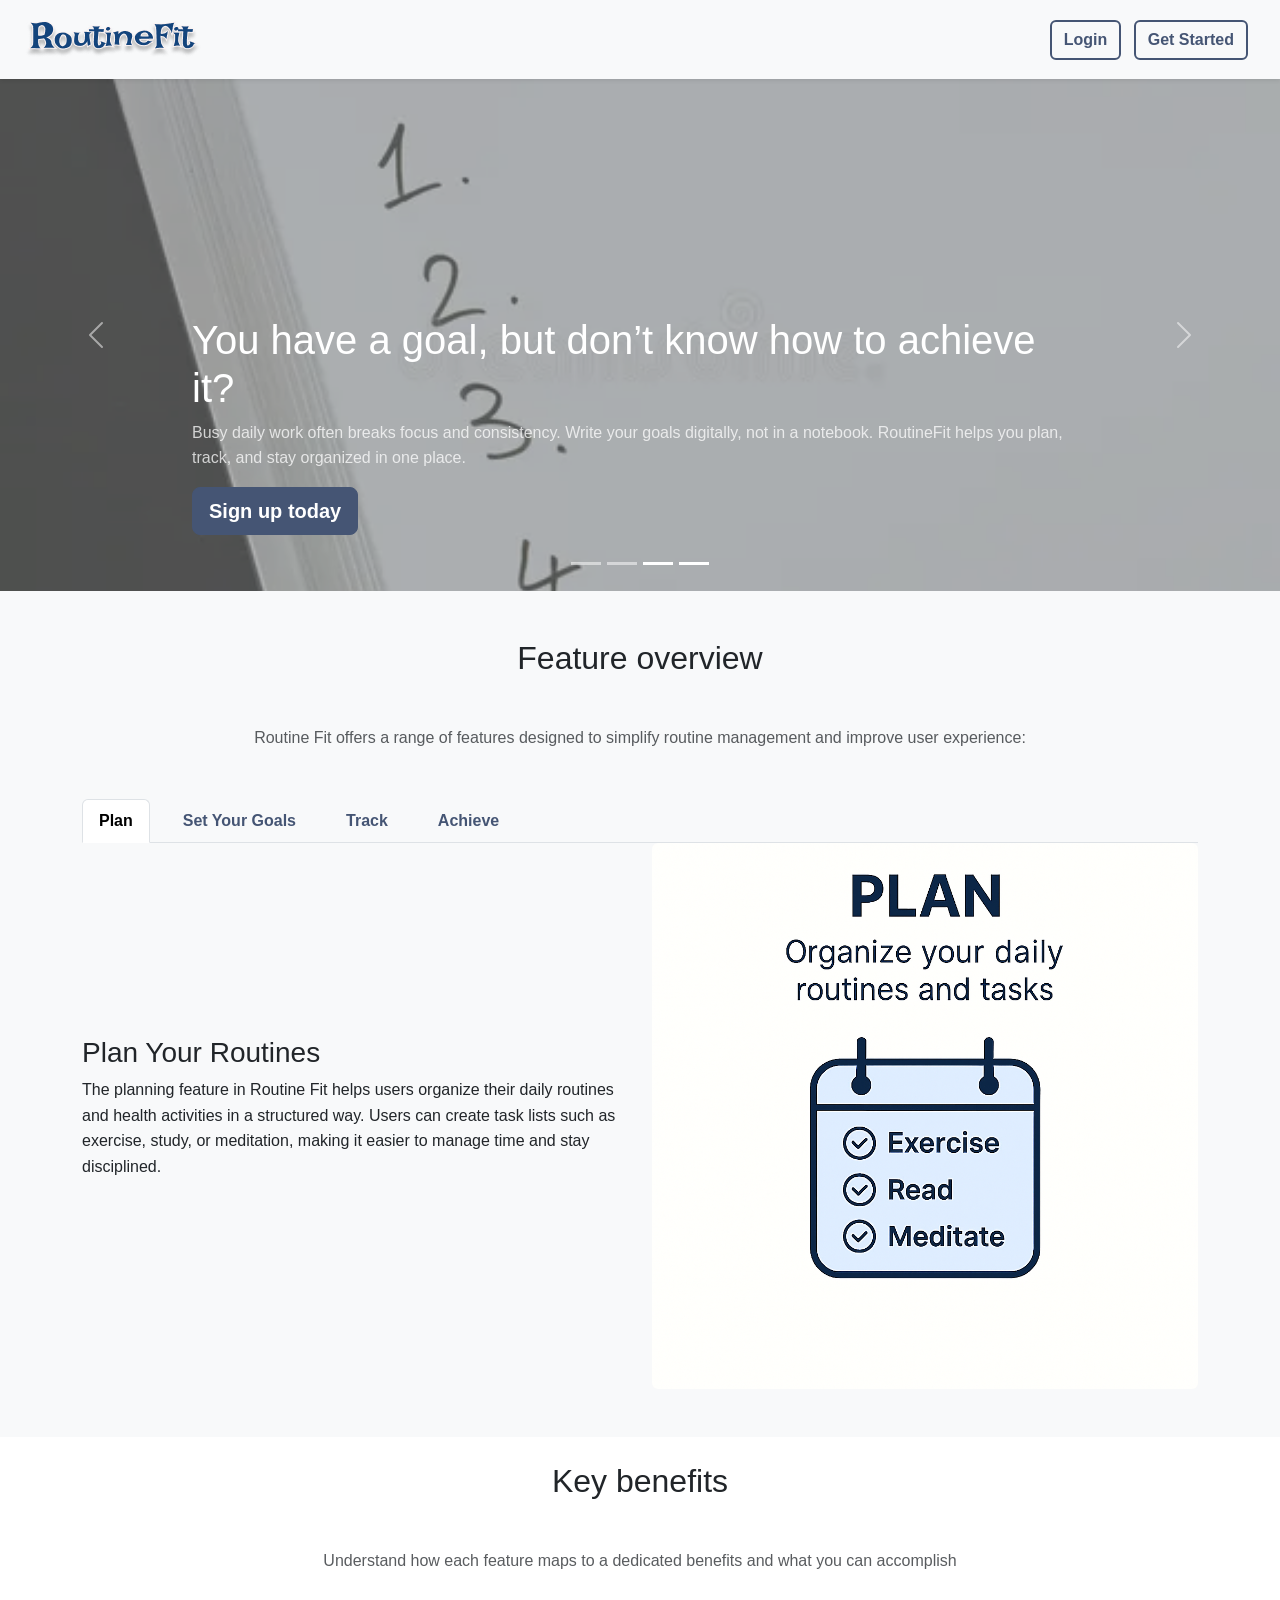
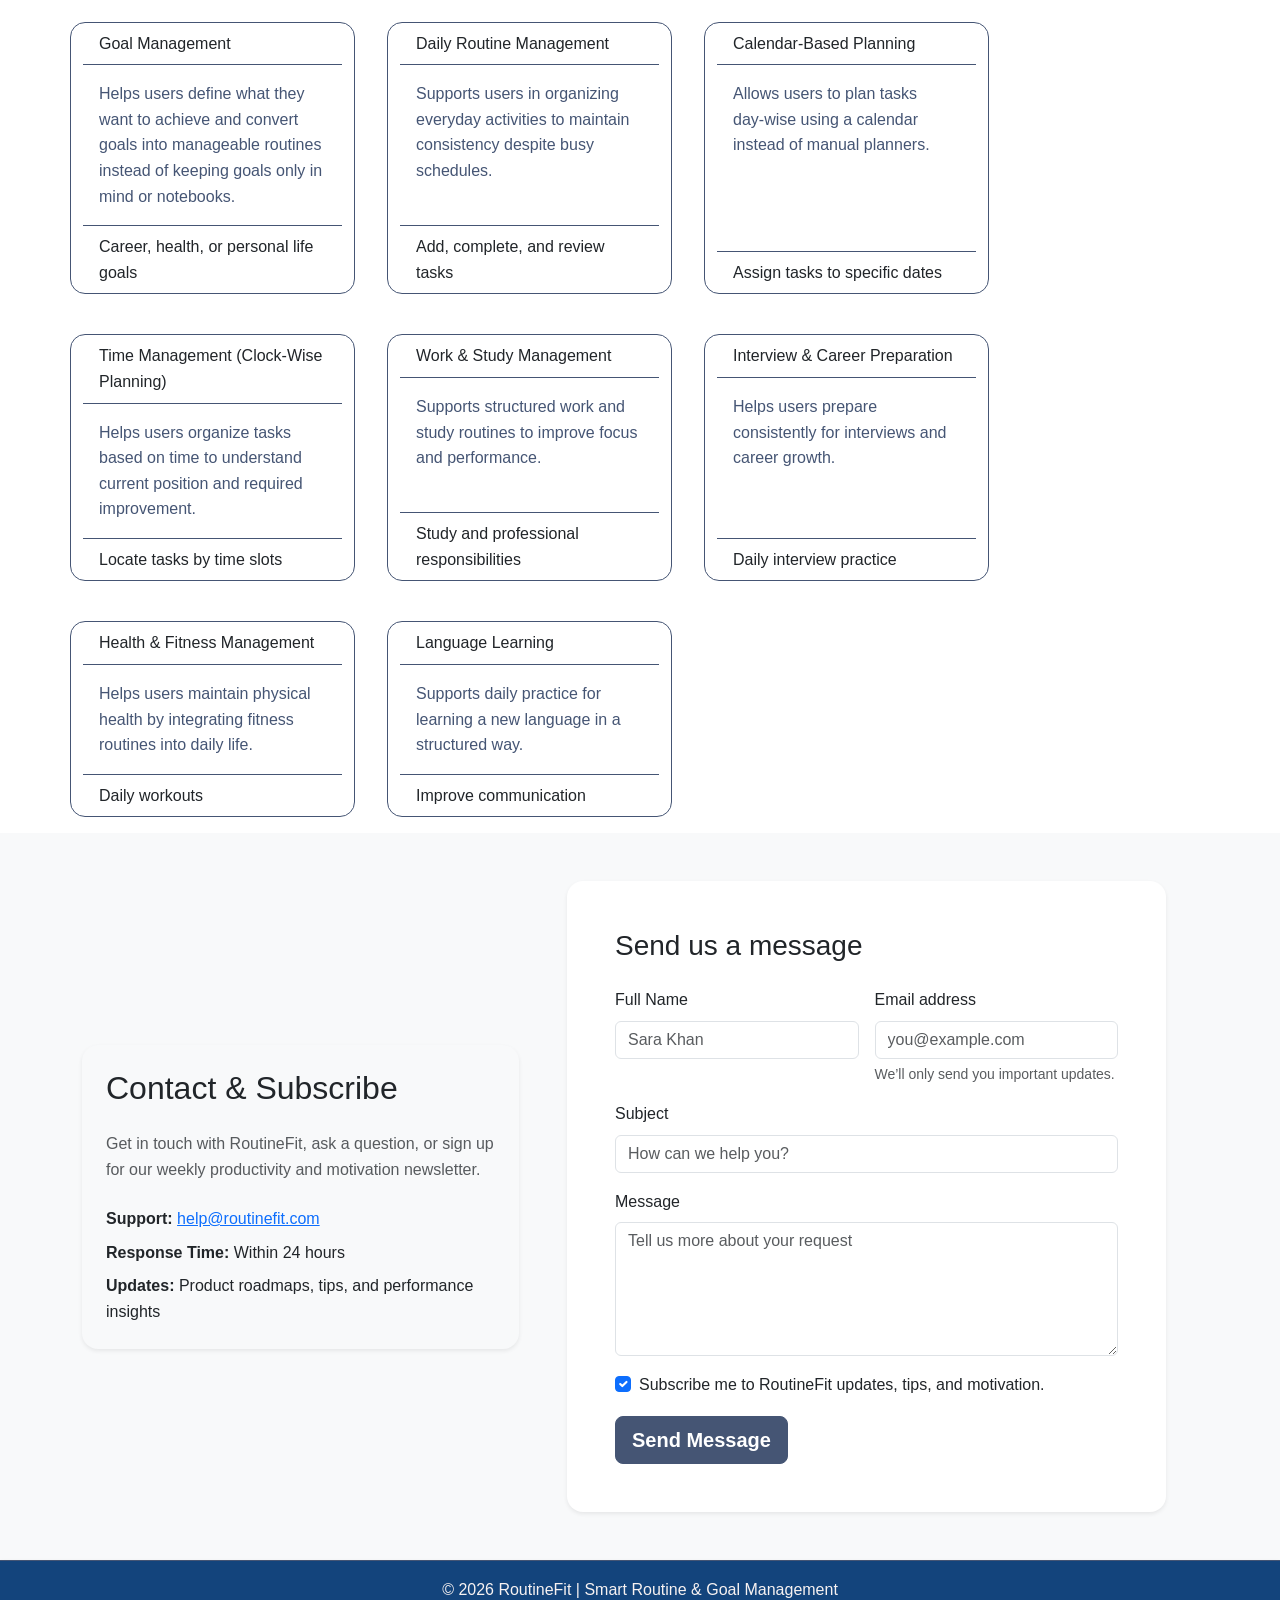
==== index.html @ 37c6a76f "add favicon and change nav tab for overview section" ====
<!doctype html>
<html lang="en">
  <head>
    <meta charset="UTF-8" />
    <meta
      name="description"
      content="The purpose of Routine Fit is to provide a unified digital platform that helps users manage their daily routines and health-related habits in enjoyable and consistent way. The website addresses common issues such as lack of discipline, irregular schedules, unhealthy lifestyle habits, and mental stress. Routine Fit motivates users to maintain consistency and improve overall well-being"
    />
    <meta
      name="keywords"
      content="Routine management, Fitness, career Goal, discipline, habits, lifestyle, motivates, healthy, schedules, well-being, daily-routines"
    />
    <meta name="author" content="Tech Stack Hub" />
    <meta name="viewport" content="width=device-width, initial-scale=1.0" />
    <title>Routine Fit</title>
    <link
      href="https://cdn.jsdelivr.net/npm/bootstrap@5.3.8/dist/css/bootstrap.min.css"
      rel="stylesheet"
      integrity="sha384-sRIl4kxILFvY47J16cr9ZwB07vP4J8+LH7qKQnuqkuIAvNWLzeN8tE5YBujZqJLB"
      crossorigin="anonymous"
    />
    <link href="assets/css/style.css" rel="stylesheet" />
    <link rel="icon" type="image/x-icon" href="/images/favicon.ico">
    <link rel="icon" type="image/png" href="assets/images/routinefit_favicon.ico" sizes="192x192">
    <link rel="apple-touch-icon" sizes="180x180" href="assets/images/logo.png">
 </head>
  <body>
    <header> 
      <nav class="navbar sticky-top bg-light shadow-sm">
        <div class="container-fluid px-4">
          <a class="navbar-brand fw-bold" href="index.html">
            <img
              src="assets/images/logo.png"
              alt="RoutineFit Logo"
              class="logo d-inline-block align-text-top me-2"
            />
          </a>
          <div class="ms-auto">
                <a href="login.html" class="btn btn-outline-primary me-2"> Login
            </a>
                  <a href="register.html" class="btn btn-outline-primary me-2">
              Get Started
            </a>
        
             
          </div>
        </div>
      </nav>
    </header>
    <main>
      <section id="heroBanner">
        <div
          id="myCarousel"
          class="carousel slide mb-6"
          data-bs-ride="carousel"
        >
          <div class="carousel-indicators">
            <button
              type="button"
              data-bs-target="#myCarousel"
              data-bs-slide-to="0"
              class=""
              aria-label="Slide 1"
            ></button>
            <button
              type="button"
              data-bs-target="#myCarousel"
              data-bs-slide-to="1"
              aria-label="Slide 2"
              class=""
            ></button>
            <button
              type="button"
              data-bs-target="#myCarousel"
              data-bs-slide-to="2"
              aria-label="Slide 3"
              class="active"
              aria-current="true"
            ></button>
            <button
              type="button"
              data-bs-target="#myCarousel"
              data-bs-slide-to="3"
              aria-label="Slide 4"
              class="active"
              aria-current="true"
            ></button>
          </div>
          <div class="carousel-inner">
            <div class="carousel-item active">
                <img src="assets/images/4.webp" aria-hidden="true"
                class="bd-placeholder-img"
                height="100%"
                preserveAspectRatio="xMidYMid slice"
                width="100%">
              
                <rect
                  width="100%"
                  height="100%"
                  fill="var(--bs-secondary-color)"
                ></rect>
              </svg>
              <div class="container">
                <div class="carousel-caption text-start">
                  <h1>You have a goal, but don’t know how to achieve it?</h1>
                  <p class="opacity-75">
                    Busy daily work often breaks focus and consistency. Write your goals digitally, not in a notebook.
RoutineFit helps you plan, track, and stay organized in one place.
                  </p>
                  <p>
                    <a class="btn btn-lg btn-primary" href="register.html">Sign up today</a>
                  </p>
                </div>
              </div>
            </div>
            <div class="carousel-item ">
           <img src="assets/images/5.webp" aria-hidden="true"
                class="bd-placeholder-img"
                height="100%"
                preserveAspectRatio="xMidYMid slice"
                width="100%">
                <rect
                  width="100%"
                  height="100%"
                  fill="var(--bs-secondary-color)"
                ></rect>
              </svg>
              <div class="container">
                <div class="carousel-caption text-end">
                  <h1>Calendar‑Based Planning</h1>
                  <p>
                    Plan day‑wise tasks using a smart calendar.
Track completed work and get reminders for pending tasks.
                  </p>
                  <p>
                    <a class="btn btn-lg btn-primary" href="#">Learn more</a>
                  </p>
                </div>
              </div>
            </div>
            <div class="carousel-item">
              <img src="assets/images/3.jpg" aria-hidden="true"
                class="bd-placeholder-img"
                height="100%"
                preserveAspectRatio="xMidYMid slice"
                width="100%">
                <rect
                  width="100%"
                  height="100%"
                  fill="var(--bs-secondary-color)"
                ></rect>
              </svg>
              <div class="container">
                <div class="carousel-caption text-start">
                  <h1>Time‑Wise Progress Tracking</h1>
                  <p>
                    Organize tasks clock‑wise and track your progress.
Know where you stand now and how much improvement is needed.

                  </p>
                  <p>
                    <a class="btn btn-lg btn-primary" href="#"
                      >Sign up today</a
                    >
                  </p>
                </div>
              </div>
            </div>
              <div class="carousel-item">
           <img src="assets/images/result.webp" aria-hidden="true"
                class="bd-placeholder-img"
                height="100%"
                preserveAspectRatio="xMidYMid slice"
                width="100%">
                <rect
                  width="100%"
                  height="100%"
                  fill="var(--bs-secondary-color)"
                ></rect>
              </svg>
              <div class="container">
                <div class="carousel-caption text-end">
                  <h1>Result / Motivation</h1>
                  <p>
Small daily actions lead to big achievements.
RoutineFit helps you stay consistent and reach your goals.
                  </p>
                  <p>
                    <a class="btn btn-lg btn-primary" href="#">Learn more</a>
                  </p>
                </div>
              </div>
            </div>
          </div>
          <button
            class="carousel-control-prev"
            type="button"
            data-bs-target="#myCarousel"
            data-bs-slide="prev"
          >
            <span class="carousel-control-prev-icon" aria-hidden="true"></span>
            <span class="visually-hidden">Previous</span>
          </button>
          <button
            class="carousel-control-next"
            type="button"
            data-bs-target="#myCarousel"
            data-bs-slide="next"
          >
            <span class="carousel-control-next-icon" aria-hidden="true"></span>
            <span class="visually-hidden">Next</span>
          </button>
        </div>
      </section>
      <section id="overview" class="my-5">
            <div class="container">
        <div class="row routines-overview">
            <h2 class="mb-5 text-center">Feature overview</h2>
            <p class="text-center text-muted mb-5">Routine Fit offers a range of features designed to simplify routine management and improve user experience:</p>
        <div class="col-md-12 col-lg-12">
   <ul class="nav nav-tabs" id="myTab" role="tablist">
  <li class="nav-item" role="presentation">
    <button class="nav-link active" id="plan-tab" data-bs-toggle="tab" data-bs-target="#plan" type="button" role="tab" aria-controls="plan" aria-selected="true">Plan</button>
  </li>
  <li class="nav-item" role="presentation">
    <button class="nav-link" id="goals-tab" data-bs-toggle="tab" data-bs-target="#goals" type="button" role="tab" aria-controls="goals" aria-selected="false">Set Your Goals</button>
  </li>
  <li class="nav-item" role="presentation">
    <button class="nav-link" id="track-tab" data-bs-toggle="tab" data-bs-target="#track" type="button" role="tab" aria-controls="track" aria-selected="false">Track</button>
  </li>
   <li class="nav-item" role="presentation">
    <button class="nav-link" id="achieve-tab" data-bs-toggle="tab" data-bs-target="#achieve" type="button" role="tab" aria-controls="achieve" aria-selected="false">Achieve</button>
  </li>
</ul>
<div class="tab-content" id="myTabContent">
  <div class="tab-pane fade show active" id="plan" role="tabpanel" aria-labelledby="plan-tab" tabindex="0">
     <div class="row align-items-center">
      <div class="col-md-6">
        <h3>Plan Your Routines</h3>
        <p>The planning feature in Routine Fit helps users organize their daily routines and health activities in a structured way. Users can create task lists such as exercise, study, or meditation, making it easier to manage time and stay disciplined.</p>
      </div>
      <div class="col-md-6">
        <img src="assets/images/plan.png" alt="Planning Routines" class="img-fluid rounded">
      </div>
    </div>
  </div>
  <div class="tab-pane fade" id="goals" role="tabpanel" aria-labelledby="goals-tab" tabindex="0">
        <div class="row align-items-center">
      <div class="col-md-6">
        <h3>Set Your Goals</h3>
        <p>This feature allows users to define clear and achievable goals for personal growth. Setting goals gives direction and purpose, helping users stay focused and motivated throughout their journey.</p>
      </div>
      <div class="col-md-6">
        <img src="assets/images/goals.png" alt="Setting Goals" class="img-fluid rounded">
      </div>
    </div> 
  </div>
  <div class="tab-pane fade" id="track" role="tabpanel" aria-labelledby="track-tab" tabindex="0">
     <div class="row align-items-center">
      <div class="col-md-6">
        <h3>Track Your Progress</h3>
        <p>Routine Fit enables users to track their daily activities and habits. It monitors consistency using streaks and progress indicators, helping users stay motivated and aware of their performance.</p>
      </div>
      <div class="col-md-6">
        <img src="assets/images/track.png" alt="Tracking Progress" class="img-fluid rounded">
      </div>
    </div>
  </div>
    <div class="tab-pane fade" id="achieve" role="tabpanel" aria-labelledby="achieve-tab" tabindex="">
        <div class="row align-items-center">
      <div class="col-md-6">
        <h3>Achieve Your Goals</h3>
        <p>The achievement feature rewards users when they complete goals and maintain consistency. It provides a sense of accomplishment and encourages users to continue improving their lifestyle.</p>
      </div>
      <div class="col-md-6">
        <img src="assets/images/achieve.png" alt="Achieving Goals" class="img-fluid rounded">
      </div>
    </div>
    </div>
</div>
        </div>
  </div>
  </div>
      </section>
      <section id="benefits" class="my-5" role="region" aria-labelledby="benefits-heading">
        <div class="container">
        <h2 id="benefits-heading" class="text-center mb-5">Key benefits</h2>
        <p class="text-center text-muted mb-5">Understand how each feature maps to a dedicated benefits and what you can accomplish</p>
<div class="row g-4 benefits-row">
         <div class="col-md-6 col-lg-3 card border-success mb-3">
  <div class="card-header bg-transparent border-success">Goal Management</div>
  <div class="card-body text-success">
    <p class="card-text">Helps users define what they want to achieve and convert goals into manageable routines instead of keeping goals only in mind or notebooks.</p>
  </div>
  <div class="card-footer bg-transparent border-success">Career, health, or personal life goals</div>
</div>
<div class="col-md-6 col-lg-3 card border-success mb-3" >
  <div class="card-header bg-transparent border-success">Daily Routine Management
</div>
  <div class="card-body text-success">
    
    <p class="card-text">Supports users in organizing everyday activities to maintain consistency despite busy schedules.</p>
  </div>
  <div class="card-footer bg-transparent border-success">Add, complete, and review tasks</div>
</div>
<div class="col-md-6 col-lg-3 card border-success mb-3" >
  <div class="card-header bg-transparent border-success">Calendar‑Based Planning</div>
  <div class="card-body text-success">
    <p class="card-text">Allows users to plan tasks day‑wise using a calendar instead of manual planners.</p>
  </div>
  <div class="card-footer bg-transparent border-success">Assign tasks to specific dates</div>
</div>
<div class="col-md-6 col-lg-3 card border-success mb-3" >
  <div class="card-header bg-transparent border-success">Time Management (Clock‑Wise Planning)</div>
  <div class="card-body text-success">
    
    <p class="card-text">Helps users organize tasks based on time to understand current position and required improvement.
</p>
  </div>
  <div class="card-footer bg-transparent border-success">Locate tasks by time slots</div>
</div>

<div class="col-md-6 col-lg-3 card border-success mb-3" >
  <div class="card-header bg-transparent border-success">Work & Study Management</div>
  <div class="card-body text-success">
    
    <p class="card-text">Supports structured work and study routines to improve focus and performance.
</p>
  </div>
  <div class="card-footer bg-transparent border-success">Study and professional responsibilities</div>
</div>
<div class="col-md-6 col-lg-3 card border-success mb-3">
  <div class="card-header bg-transparent border-success">Interview & Career Preparation</div>
  <div class="card-body text-success">
    
    <p class="card-text">Helps users prepare consistently for interviews and career growth.
</p>
  </div>
  <div class="card-footer bg-transparent border-success">Daily interview practice
</div>
</div>

<div class="col-md-6 col-lg-3 card border-success mb-3" >
  <div class="card-header bg-transparent border-success">Health & Fitness Management
</div>
  <div class="card-body text-success">
    
    <p class="card-text">Helps users maintain physical health by integrating fitness routines into daily life.
</p>
  </div>
  <div class="card-footer bg-transparent border-success">Daily workouts
</div>
</div>

<div class="col-md-6 col-lg-3 card border-success mb-3">
  <div class="card-header bg-transparent border-success">Language Learning</div>
  <div class="card-body text-success">
    
    <p class="card-text">Supports daily practice for learning a new language in a structured way.
</p>
  </div>
  <div class="card-footer bg-transparent border-success">Improve communication</div>
</div>

</div>
</div>
      </section>
      <section id="contact-form" class="my-5">
    <div class="container">
        <div class="row align-items-center g-5">
          <div class="col-lg-5">
            <div class="p-4 bg-light rounded-4 shadow-sm h-100">
              <h2 class="mb-4">Contact & Subscribe</h2>
              <p class="text-muted">Get in touch with RoutineFit, ask a question, or sign up for our weekly productivity and motivation newsletter.</p>
              <div class="mt-4">
                <p class="mb-2"><strong>Support:</strong> <a href="mailto:help@routinefit.com">help@routinefit.com</a></p>
                <p class="mb-2"><strong>Response Time:</strong> Within 24 hours</p>
                <p class="mb-0"><strong>Updates:</strong> Product roadmaps, tips, and performance insights</p>
              </div>
            </div>
          </div>

          <div class="col-lg-7">
            <div class="card shadow-sm rounded-4 border-0">
              <div class="card-body p-4 p-md-5">
                <h3 class="card-title mb-4">Send us a message</h3>
                <form action="#" method="post" class="needs-validation" novalidate>
                  <div class="row g-3">
                    <div class="col-md-6">
                      <label for="contactName" class="form-label">Full Name</label>
                      <input type="text" id="contactName" name="name" class="form-control" placeholder="Sara Khan" required aria-describedby="nameHelp">
                      <div class="invalid-feedback">Please enter your name.</div>
                    </div>
                    <div class="col-md-6">
                      <label for="contactEmail" class="form-label">Email address</label>
                      <input type="email" id="contactEmail" name="email" class="form-control" placeholder="you@example.com" required aria-describedby="emailHelp">
                      <div class="form-text" id="emailHelp">We’ll only send you important updates.</div>
                      <div class="invalid-feedback">Please enter a valid email.</div>
                    </div>
                    <div class="col-12">
                      <label for="contactSubject" class="form-label">Subject</label>
                      <input type="text" id="contactSubject" name="subject" class="form-control" placeholder="How can we help you?" required>
                      <div class="invalid-feedback">Please enter a subject.</div>
                    </div>
                    <div class="col-12">
                      <label for="contactMessage" class="form-label">Message</label>
                      <textarea id="contactMessage" name="message" class="form-control" rows="5" placeholder="Tell us more about your request" required></textarea>
                      <div class="invalid-feedback">Please enter a message.</div>
                    </div>
                    <div class="col-12">
                      <div class="form-check">
                        <input class="form-check-input" type="checkbox" value="subscribe" id="newsletterSubscribe" name="subscribe" checked>
                        <label class="form-check-label" for="newsletterSubscribe">
                          Subscribe me to RoutineFit updates, tips, and motivation.
                        </label>
                      </div>
                    </div>
                    <div class="col-12">
                      <button class="btn btn-primary btn-lg" type="submit">Send Message</button>
                    </div>
                  </div>
                </form>
              </div>
            </div>
          </div>
        </div>
        </div>
      </section>
    </main>
  <footer class="text-center py-3">
   <p>© 2026 RoutineFit | Smart Routine & Goal Management</p>
  </footer>
<script
      src="https://cdn.jsdelivr.net/npm/bootstrap@5.3.8/dist/js/bootstrap.bundle.min.js"
      integrity="sha384-FKyoEForCGlyvwx9Hj09JcYn3nv7wiPVlz7YYwJrWVcXK/BmnVDxM+D2scQbITxI"
      crossorigin="anonymous"
    ></script>
  </body>
</html>
---- assets/css/style.css ----
/* Theme Colors */
:root {
    --primary-blue: #455574;
    --dark-blue: #0B3D91;
    --white: #FFFFFF;
    --off-white: #F8F9FA;
    --dark-gray: #212529;
    --charcoal: #343A40;
    --success-green: #28A745;
    --warning-amber: #FFC107;
    --info-teal: #20C997;
    --light-bg: #F8F9FA;
    --blue-tint: #E3F2FD;
    --dark-bg: #263238;
    --bs-light: #f8f9fa;
    
}
/* Body styling for accessible page contrast #e9ecf1 */
body {
    margin: 0;
    padding: 0;
    background-color: var( --bs-light) !important;
    color: var(--dark-gray);
    font-family: "Segoe UI", "Roboto", "Helvetica Neue", Arial, sans-serif;
    line-height: 1.6;
}

/* Navbar Styling */
.logo{
    width: 100%;
    height: 100%;
}
.navbar {
    box-shadow: 0 2px 4px rgba(0, 0, 0, 0.1);
    padding: 1rem 0;
}

.navbar-brand {
    display: flex;
    align-items: center;
    font-size: 1.5rem;
    color: #455574 !important;
    transition: color 0.3s ease;
}

.navbar-brand:hover {
    color: #455574 !important;
}

.brand-text {
    font-weight: 700;
    letter-spacing: 0.5px;
    background: linear-gradient(135deg, var(--dark-bg), var(--dark-blue));
    -webkit-background-clip: text;
    -webkit-text-fill-color: transparent;
    background-clip: text;
    white-space: nowrap;
}

/* Button Styling */
.btn-outline-primary {
    border-width: 2px;
    font-weight: 600;
    color: #455574;
    border-color: #455574;
    transition: all 0.3s ease;
}

.btn-outline-primary:hover {
    transform: translateY(-2px);
    box-shadow: 0 4px 8px rgba(24, 90, 219, 0.3);
}

.btn-primary {
    background-color: #455574;
    border-color: #455574;
    color: var(--white);
    font-weight: 600;
    transition: all 0.3s ease;
}
.btn:hover {
    background-color: #455574 !important;
    border-color: #455574;
}

.btn-primary:hover {
    background-color: #455574 !important;
    border-color: #455574;
    color: var(--white);
    transform: translateY(-2px);
    box-shadow: 0 4px 8px rgba(24, 90, 219, 0.4);
}

/* Nav Pills Styling */
.nav-tabs {
    gap: 1rem;
}

.nav-tabs .nav-link {
    color: var(--primary-blue);
    font-weight: 600;
}



/* Sticky navbar behavior */
.navbar.sticky-top {
    z-index: 1030;
    backdrop-filter: blur(10px);
}

/* Responsive adjustments */
@media (max-width: 992px) {
    .navbar {
        padding: 0.75rem 0;
    }
    
    .navbar-brand {
        font-size: 1.25rem;
    }
    
    .container-fluid.px-4 {
        padding-left: 1rem !important;
        padding-right: 1rem !important;
    }
}

@media (max-width: 768px) {
    .navbar {
        padding: 0.5rem 0;
    }
    
    .navbar-brand {
        font-size: 1.1rem;
    }
    
    .brand-text {
        font-size: 0.9rem;
    }
    
    .btn-outline-primary {
        padding: 0.4rem 0.8rem;
        font-size: 0.9rem;
    }
    
    .container-fluid.px-4 {
        padding-left: 0.75rem !important;
        padding-right: 0.75rem !important;
    }
}

@media (max-width: 576px) {
    .navbar-brand img {
        width: 75% !important;
        height: 75% !important;
    }
    
    .brand-text {
        display: none;
    }
    
    .btn-outline-primary {
        padding: 0.35rem 0.7rem;
        font-size: 0.85rem;
    }
    .border-success{
        max-width: 22rem;
       
    }
    .routines-overview p{
text-align: justify;
text-justify: inter-word;
    }
    .benefits-row{
        display: flex;
    flex-direction: column;
    justify-content: center;
    align-items: center;
    }
}




.navbar-brand,
.btn-outline-primary {
    color: #455574;
}

.btn-outline-primary:focus-visible,
.btn-primary:focus-visible {
    outline: 3px solid rgba(24, 90, 219, 0.5);
    outline-offset: 3px;
}
footer{
    color: #F7F2F2;
    background-color: #13447C;
    border-top: 1px solid #455574;
    box-shadow: 0 2px 4px rgba(0, 0, 0, 0.1);
    padding: 1rem 0;
}
footer .navbar-brand {
    color: var(--dark-gray);
}
.carousel-item{
    height: 32rem;
}
.grid-item {
  float: left;
  width: 80px;
  height: 60px;
  border: 2px solid hsla(0, 0%, 0%, 0.5);
}

.grid-item--width2 { width: 160px; }
.grid-item--height2 { height: 140px; }

#heroBanner{
   margin-bottom: 3rem;
}

#heroBanner .container {
    padding: 0;
}



.carousel-item img{
    max-width: 100%;
  height: 100%;

  filter: brightness(150%) !important;
  filter: contrast(150%) !important;
  filter: drop-shadow(10px 10px 7px lightblue) !important; 
   filter: grayscale(60%) !important;
   filter: hue-rotate(-90deg) !important;
   filter: invert(0.3) !important;
   filter: saturate(1.1rem) !important;
    width: 100%;
  
   object-fit: cover;
  object-position: center;
  
    width: 100%;
    height: 100%;
    object-fit: cover;
    object-position: center;
    background-position: 80% 100%;
    background-size: cover;
    background-repeat: no-repeat;
   
}
#benefits{
    background-color: var(--white);
   margin-bottom: 3rem;
   padding-top: 25px;
  
}
.card{
 margin-right: 2rem;
}
#overview{
   margin-bottom: 3rem;
}
#contact-form{
   margin-bottom: 3rem;
}
.border-success{
    border-color: #455574 !important;
    transition: 0.3s;
    border-radius: 15px;

}
.border-success{
    border-color: #455574 !important;
    transition: 0.3s;
    border-radius: 15px;
    max-width: 18rem;
}
.border-success:hover{
    transform: translateY(-10px);
    box-shadow: 0 8px 20px rgba(0,0,0,0.2);
}
.border-success .text-success{
    color: #455574 !important;

}
#pills-tabContent{
    margin-top: 2rem;
}
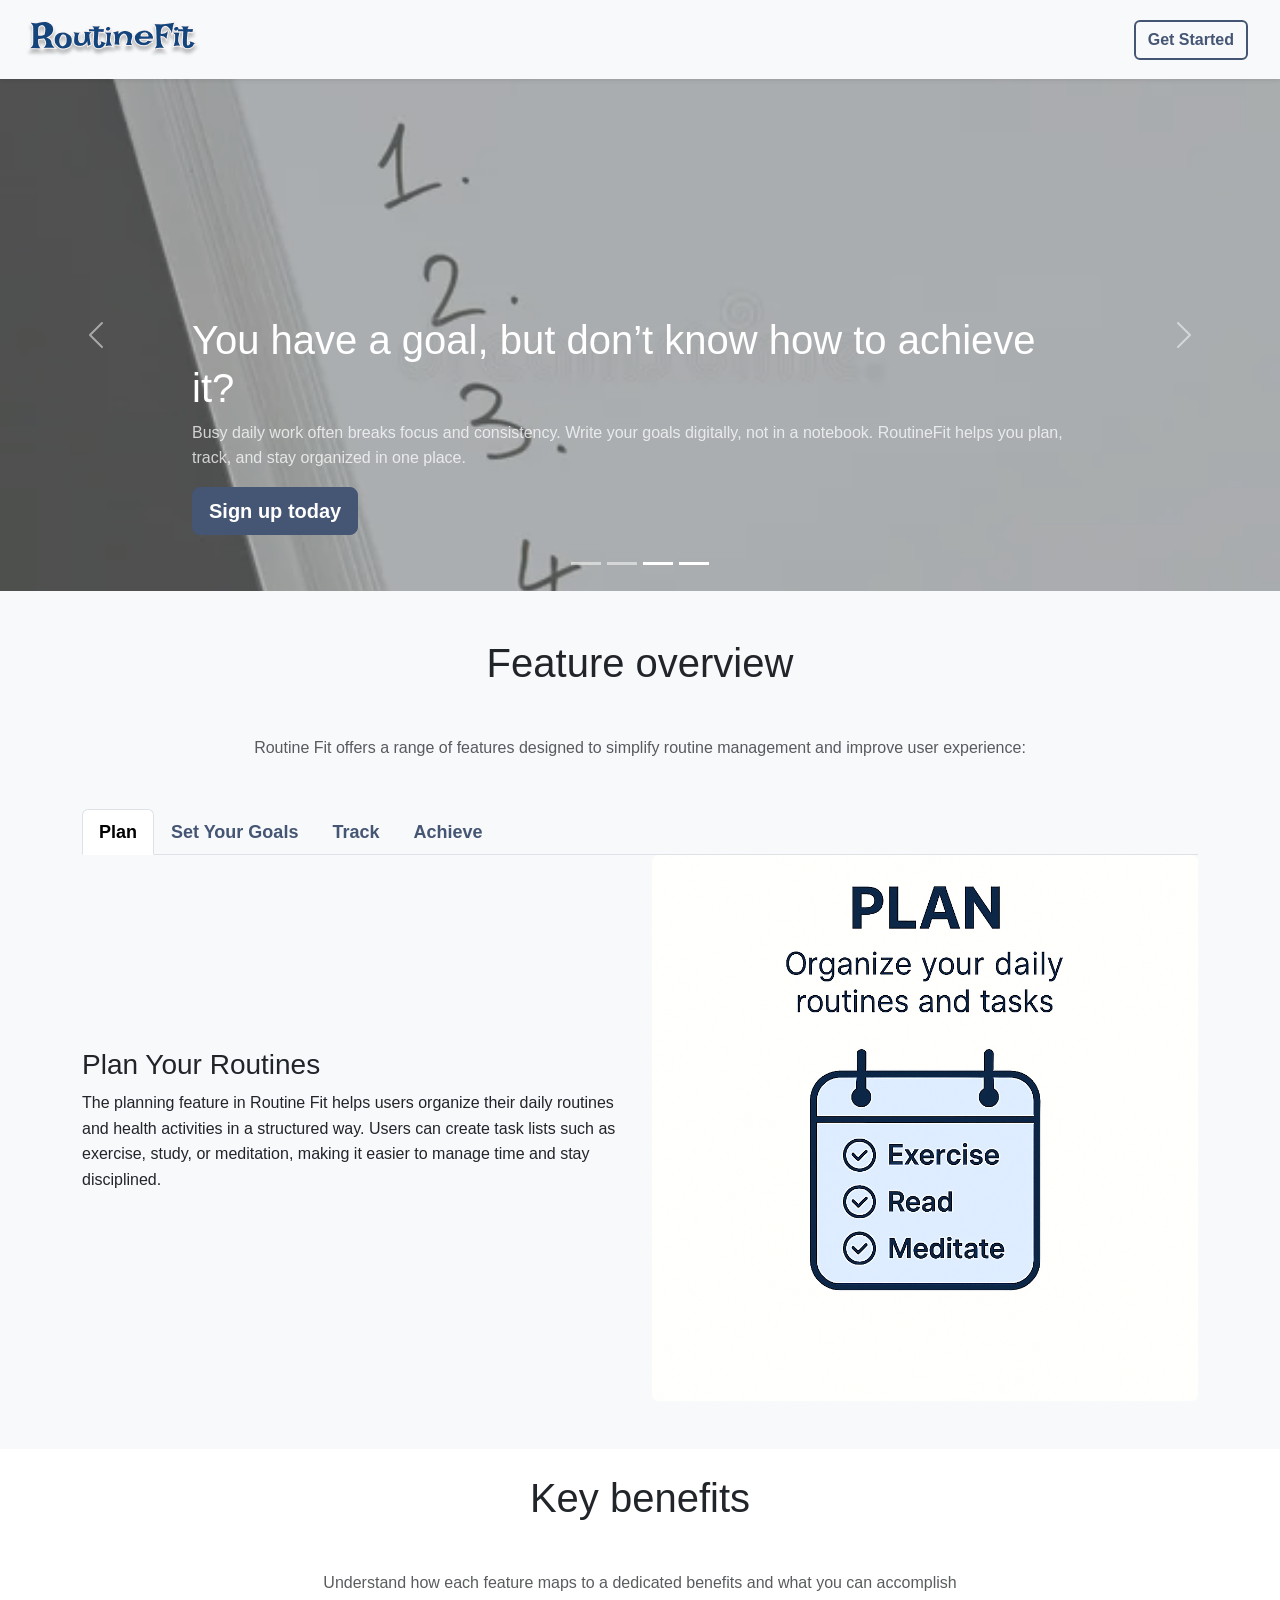
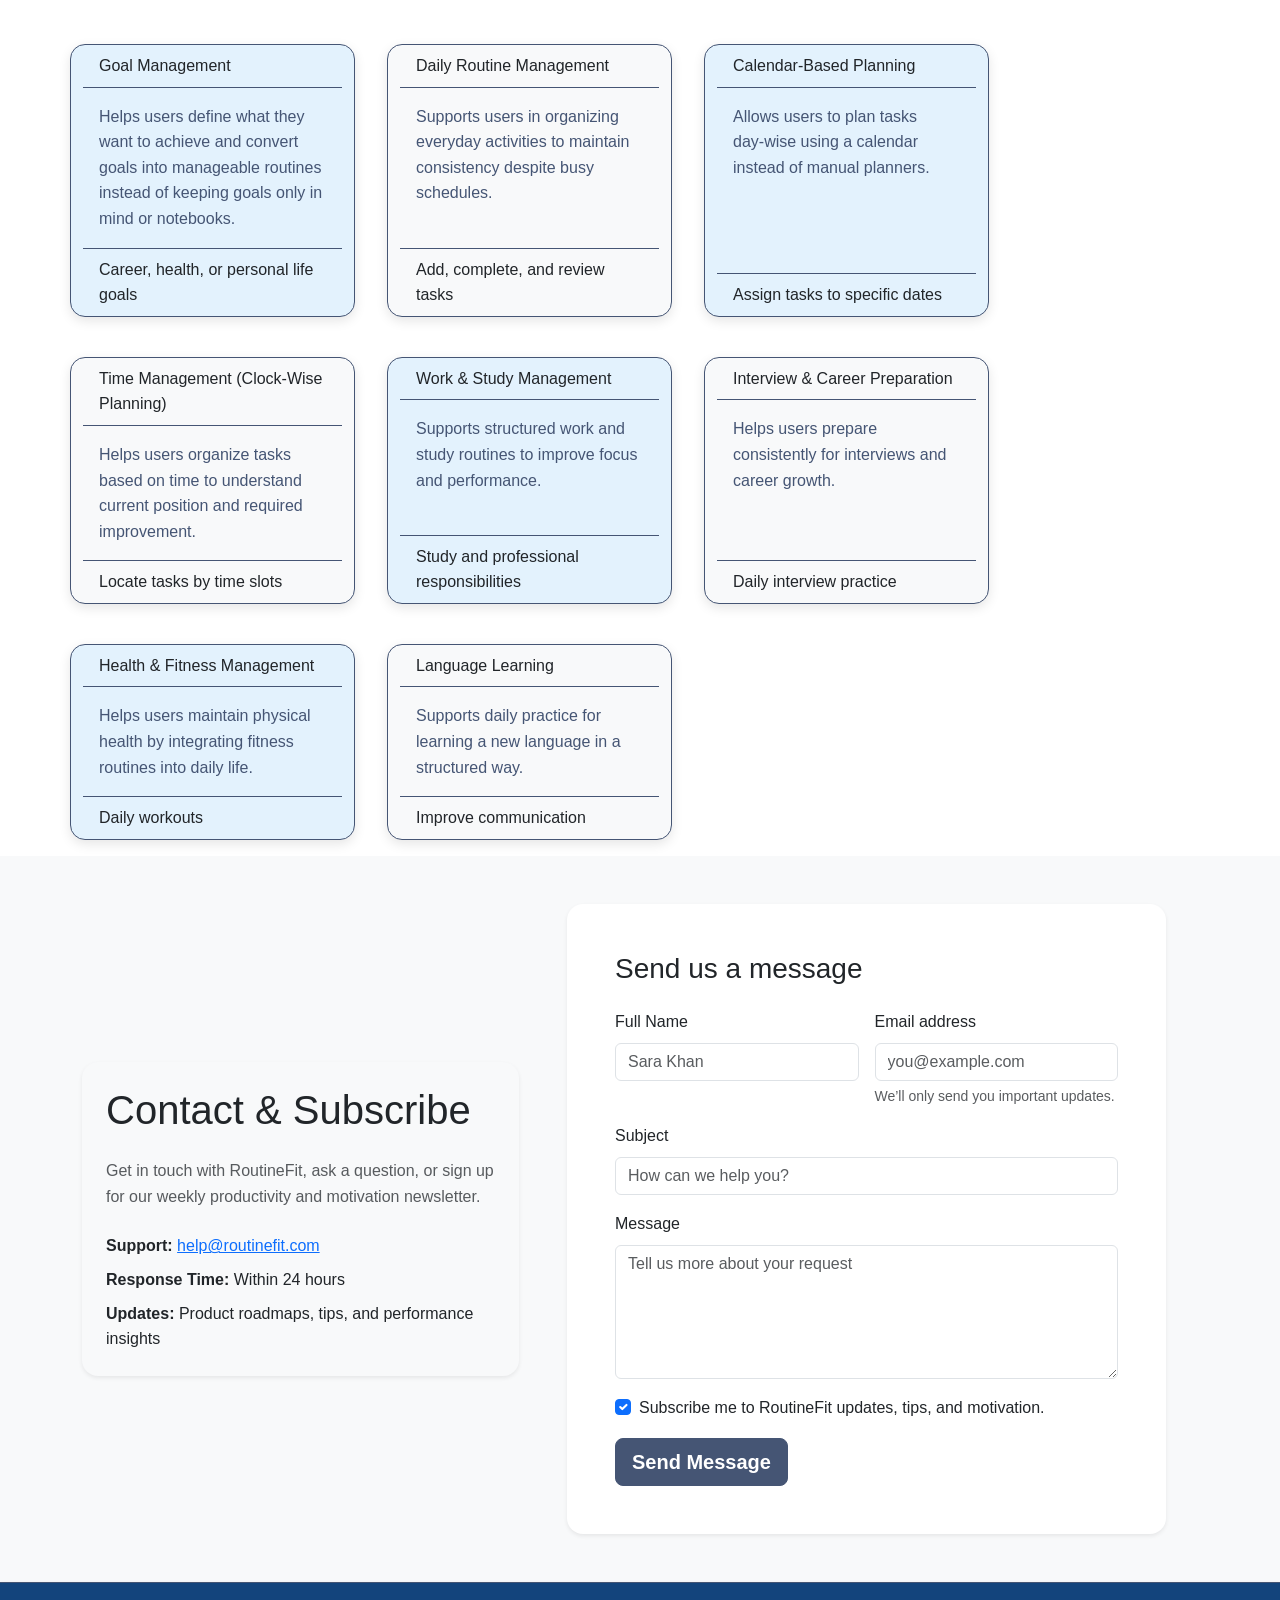
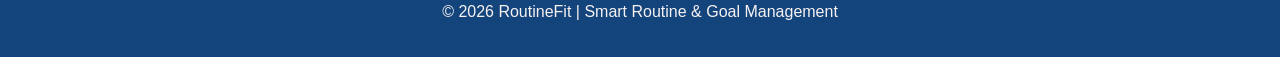
==== commit fa8232ce: "change card color and also created signup form" ====
--- a/index.html
+++ b/index.html
@@ -36,14 +36,10 @@
             />
           </a>
           <div class="ms-auto">
-                <a href="login.html" class="btn btn-outline-primary me-2"> Login
-            </a>
-                  <a href="register.html" class="btn btn-outline-primary me-2">
+         <a href="signing.html" class="btn btn-outline-primary me-2">
               Get Started
             </a>
-        
-             
-          </div>
+      </div>
         </div>
       </nav>
     </header>
@@ -108,7 +104,7 @@
 RoutineFit helps you plan, track, and stay organized in one place.
                   </p>
                   <p>
-                    <a class="btn btn-lg btn-primary" href="register.html">Sign up today</a>
+                    <a class="btn btn-lg btn-primary" href="signing.html">Sign up today</a>
                   </p>
                 </div>
               </div>
@@ -133,7 +129,7 @@
 Track completed work and get reminders for pending tasks.
                   </p>
                   <p>
-                    <a class="btn btn-lg btn-primary" href="#">Learn more</a>
+                    <a class="btn btn-lg btn-primary" href="signing.html">Learn more</a>
                   </p>
                 </div>
               </div>
@@ -159,7 +155,7 @@
 
                   </p>
                   <p>
-                    <a class="btn btn-lg btn-primary" href="#"
+                    <a class="btn btn-lg btn-primary" href="signing.html"
                       >Sign up today</a
                     >
                   </p>
@@ -186,7 +182,7 @@
 RoutineFit helps you stay consistent and reach your goals.
                   </p>
                   <p>
-                    <a class="btn btn-lg btn-primary" href="#">Learn more</a>
+                    <a class="btn btn-lg btn-primary" href="signing.html">Learn more</a>
                   </p>
                 </div>
               </div>
@@ -215,7 +211,7 @@
       <section id="overview" class="my-5">
             <div class="container">
         <div class="row routines-overview">
-            <h2 class="mb-5 text-center">Feature overview</h2>
+            <h1 class="mb-5 text-center">Feature overview</h1>
             <p class="text-center text-muted mb-5">Routine Fit offers a range of features designed to simplify routine management and improve user experience:</p>
         <div class="col-md-12 col-lg-12">
    <ul class="nav nav-tabs" id="myTab" role="tablist">
@@ -284,93 +280,83 @@
       </section>
       <section id="benefits" class="my-5" role="region" aria-labelledby="benefits-heading">
         <div class="container">
-        <h2 id="benefits-heading" class="text-center mb-5">Key benefits</h2>
+        <h1 id="benefits-heading" class="text-center mb-5">Key benefits</h1>
         <p class="text-center text-muted mb-5">Understand how each feature maps to a dedicated benefits and what you can accomplish</p>
-<div class="row g-4 benefits-row">
-         <div class="col-md-6 col-lg-3 card border-success mb-3">
-  <div class="card-header bg-transparent border-success">Goal Management</div>
-  <div class="card-body text-success">
-    <p class="card-text">Helps users define what they want to achieve and convert goals into manageable routines instead of keeping goals only in mind or notebooks.</p>
-  </div>
-  <div class="card-footer bg-transparent border-success">Career, health, or personal life goals</div>
-</div>
-<div class="col-md-6 col-lg-3 card border-success mb-3" >
-  <div class="card-header bg-transparent border-success">Daily Routine Management
-</div>
-  <div class="card-body text-success">
-    
-    <p class="card-text">Supports users in organizing everyday activities to maintain consistency despite busy schedules.</p>
-  </div>
-  <div class="card-footer bg-transparent border-success">Add, complete, and review tasks</div>
-</div>
-<div class="col-md-6 col-lg-3 card border-success mb-3" >
-  <div class="card-header bg-transparent border-success">Calendar‑Based Planning</div>
-  <div class="card-body text-success">
-    <p class="card-text">Allows users to plan tasks day‑wise using a calendar instead of manual planners.</p>
-  </div>
-  <div class="card-footer bg-transparent border-success">Assign tasks to specific dates</div>
-</div>
-<div class="col-md-6 col-lg-3 card border-success mb-3" >
-  <div class="card-header bg-transparent border-success">Time Management (Clock‑Wise Planning)</div>
-  <div class="card-body text-success">
-    
-    <p class="card-text">Helps users organize tasks based on time to understand current position and required improvement.
-</p>
-  </div>
-  <div class="card-footer bg-transparent border-success">Locate tasks by time slots</div>
-</div>
-
-<div class="col-md-6 col-lg-3 card border-success mb-3" >
-  <div class="card-header bg-transparent border-success">Work & Study Management</div>
-  <div class="card-body text-success">
-    
-    <p class="card-text">Supports structured work and study routines to improve focus and performance.
-</p>
-  </div>
-  <div class="card-footer bg-transparent border-success">Study and professional responsibilities</div>
-</div>
-<div class="col-md-6 col-lg-3 card border-success mb-3">
-  <div class="card-header bg-transparent border-success">Interview & Career Preparation</div>
-  <div class="card-body text-success">
-    
-    <p class="card-text">Helps users prepare consistently for interviews and career growth.
-</p>
-  </div>
-  <div class="card-footer bg-transparent border-success">Daily interview practice
-</div>
-</div>
-
-<div class="col-md-6 col-lg-3 card border-success mb-3" >
-  <div class="card-header bg-transparent border-success">Health & Fitness Management
-</div>
-  <div class="card-body text-success">
-    
-    <p class="card-text">Helps users maintain physical health by integrating fitness routines into daily life.
-</p>
-  </div>
-  <div class="card-footer bg-transparent border-success">Daily workouts
-</div>
-</div>
-
-<div class="col-md-6 col-lg-3 card border-success mb-3">
-  <div class="card-header bg-transparent border-success">Language Learning</div>
-  <div class="card-body text-success">
-    
-    <p class="card-text">Supports daily practice for learning a new language in a structured way.
-</p>
-  </div>
-  <div class="card-footer bg-transparent border-success">Improve communication</div>
-</div>
-
-</div>
-</div>
-      </section>
+        <div class="row g-4 benefits-row">
+        <div class="col-md-6 col-lg-3 card border-success mb-3">
+        <div class="card-header bg-transparent border-success">Goal Management</div>
+        <div class="card-body text-success">
+        <p class="card-text">Helps users define what they want to achieve and convert goals into manageable routines instead of keeping goals only in mind or notebooks.</p>
+        </div>
+        <div class="card-footer bg-transparent border-success">Career, health, or personal life goals</div>
+        </div>
+        <div class="col-md-6 col-lg-3 card border-success mb-3" >
+        <div class="card-header bg-transparent border-success">Daily Routine Management
+        </div>
+        <div class="card-body text-success">
+        <p class="card-text">Supports users in organizing everyday activities to maintain consistency despite busy schedules.</p>
+        </div>
+        <div class="card-footer bg-transparent border-success">Add, complete, and review tasks</div>
+        </div>
+        <div class="col-md-6 col-lg-3 card border-success mb-3" >
+        <div class="card-header bg-transparent border-success">Calendar‑Based Planning</div>
+        <div class="card-body text-success">
+        <p class="card-text">Allows users to plan tasks day‑wise using a calendar instead of manual planners.</p>
+        </div>
+        <div class="card-footer bg-transparent border-success">Assign tasks to specific dates</div>
+        </div>
+        <div class="col-md-6 col-lg-3 card border-success mb-3">
+        <div class="card-header bg-transparent border-success">Time Management (Clock‑Wise Planning)</div>
+        <div class="card-body text-success">
+        <p class="card-text">Helps users organize tasks based on time to understand current position and required improvement.
+        </p>
+        </div>
+        <div class="card-footer bg-transparent border-success">Locate tasks by time slots</div>
+        </div>
+        <div class="col-md-6 col-lg-3 card border-success mb-3" >
+        <div class="card-header bg-transparent border-success">Work & Study Management</div>
+        <div class="card-body text-success">
+        <p class="card-text">Supports structured work and study routines to improve focus and performance.
+        </p>
+        </div>
+        <div class="card-footer bg-transparent border-success">Study and professional responsibilities</div>
+        </div>
+        <div class="col-md-6 col-lg-3 card border-success mb-3">
+        <div class="card-header bg-transparent border-success">Interview & Career Preparation</div>
+        <div class="card-body text-success">
+        <p class="card-text">Helps users prepare consistently for interviews and career growth.
+        </p>
+        </div>
+        <div class="card-footer bg-transparent border-success">Daily interview practice
+        </div>
+        </div>
+        <div class="col-md-6 col-lg-3 card border-success mb-3" >
+        <div class="card-header bg-transparent border-success">Health & Fitness Management
+        </div>
+        <div class="card-body text-success">
+        <p class="card-text">Helps users maintain physical health by integrating fitness routines into daily life.
+        </p>
+        </div>
+        <div class="card-footer bg-transparent border-success">Daily workouts
+        </div>
+        </div>
+        <div class="col-md-6 col-lg-3 card border-success mb-3">
+        <div class="card-header bg-transparent border-success">Language Learning</div>
+        <div class="card-body text-success">
+        <p class="card-text">Supports daily practice for learning a new language in a structured way.
+        </p>
+        </div>
+        <div class="card-footer bg-transparent border-success">Improve communication</div>
+        </div>
+        </div>
+        </div>
+        </section>
       <section id="contact-form" class="my-5">
     <div class="container">
         <div class="row align-items-center g-5">
           <div class="col-lg-5">
             <div class="p-4 bg-light rounded-4 shadow-sm h-100">
-              <h2 class="mb-4">Contact & Subscribe</h2>
+              <h1 class="mb-4">Contact & Subscribe</h1>
               <p class="text-muted">Get in touch with RoutineFit, ask a question, or sign up for our weekly productivity and motivation newsletter.</p>
               <div class="mt-4">
                 <p class="mb-2"><strong>Support:</strong> <a href="mailto:help@routinefit.com">help@routinefit.com</a></p>
@@ -415,8 +401,8 @@
                         </label>
                       </div>
                     </div>
-                    <div class="col-12">
-                      <button class="btn btn-primary btn-lg" type="submit">Send Message</button>
+                    <div class="col-12" tabindex="0">
+                      <a class="btn btn-primary btn-lg" href="index.html">Send Message</a>
                     </div>
                   </div>
                 </form>
--- a/assets/css/style.css
+++ b/assets/css/style.css
@@ -16,6 +16,12 @@
     --bs-light: #f8f9fa;
     
 }
+  *,
+*::before,
+*::after {
+  box-sizing: border-box;
+}
+
 /* Body styling for accessible page contrast #e9ecf1 */
 body {
     margin: 0;
@@ -93,16 +99,12 @@
 }
 
 /* Nav Pills Styling */
-.nav-tabs {
-    gap: 1rem;
-}
 
 .nav-tabs .nav-link {
     color: var(--primary-blue);
+    font-size: 18px;
     font-weight: 600;
 }
-
-
 
 /* Sticky navbar behavior */
 .navbar.sticky-top {
@@ -278,9 +280,26 @@
     border-radius: 15px;
     max-width: 18rem;
 }
-.border-success:hover{
-    transform: translateY(-10px);
-    box-shadow: 0 8px 20px rgba(0,0,0,0.2);
+#benefits .card{
+box-shadow: 0 4px 12px rgba(0, 0, 0, 0.1);
+  transition: all 0.3s ease;
+  cursor: pointer;
+
+}
+
+/* Optional section animations */
+#benefits .card-header,
+#benefits .card-footer {
+  transition: background 0.3s ease;
+}
+
+#benefits .card-body:hover{
+    /* transform: translateY(-10px);
+    box-shadow: 0 8px 20px rgba(0,0,0,0.2); */
+
+transform: translateY(-10px) scale(1.02);
+  box-shadow: 0 12px 25px rgba(0, 0, 0, 0.2);
+
 }
 .border-success .text-success{
     color: #455574 !important;
@@ -290,4 +309,68 @@
     margin-top: 2rem;
 }
 
-
+ /* Alternate background colors */
+  #benefits .card:nth-child(odd) {
+    background-color: var(--blue-tint); /* Blue */
+  }
+
+  #benefits .card:nth-child(even) {
+    background-color: var(--bs-light) /* Orange */
+  }
+
+  /* Responsive */
+  @media (max-width: 768px) {
+    #benefits .card {
+      flex: 1 1 calc(50% - 15px);
+    }
+  }
+
+  @media (max-width: 480px) {
+    #benefits .card {
+      flex: 1 1 100%;
+    }
+  }
+
+
+
+  /* signup */
+
+/* ✅ Background image ONLY for this page */
+    body.signup-page {
+      background: url('../images/bg.JPG') no-repeat center center/cover;
+      min-height: 100vh;
+    }
+
+    /* Dark overlay for readability */
+    .overlay {
+      background: rgba(0, 0, 0, 0.3);
+      min-height: 100vh;
+      display: flex;
+      align-items: center;
+      justify-content: center;
+    }
+
+    /* Signup card styling */
+    .signup-card {
+      border-radius: 12px;
+      padding: 30px;
+      background: #ffffff;
+      box-shadow: 0 8px 25px rgba(0,0,0,0.2);
+    }
+    .signing-btn{
+        background-color: #455574;
+    border-color: #455574;
+    color: var(--white);
+    font-weight: 600;
+    transition: all 0.3s ease;
+    }
+
+    /* Responsive adjustments */
+    @media (max-width: 576px) {
+      .signup-card {
+        padding: 20px;
+      }
+    }
+
+
+
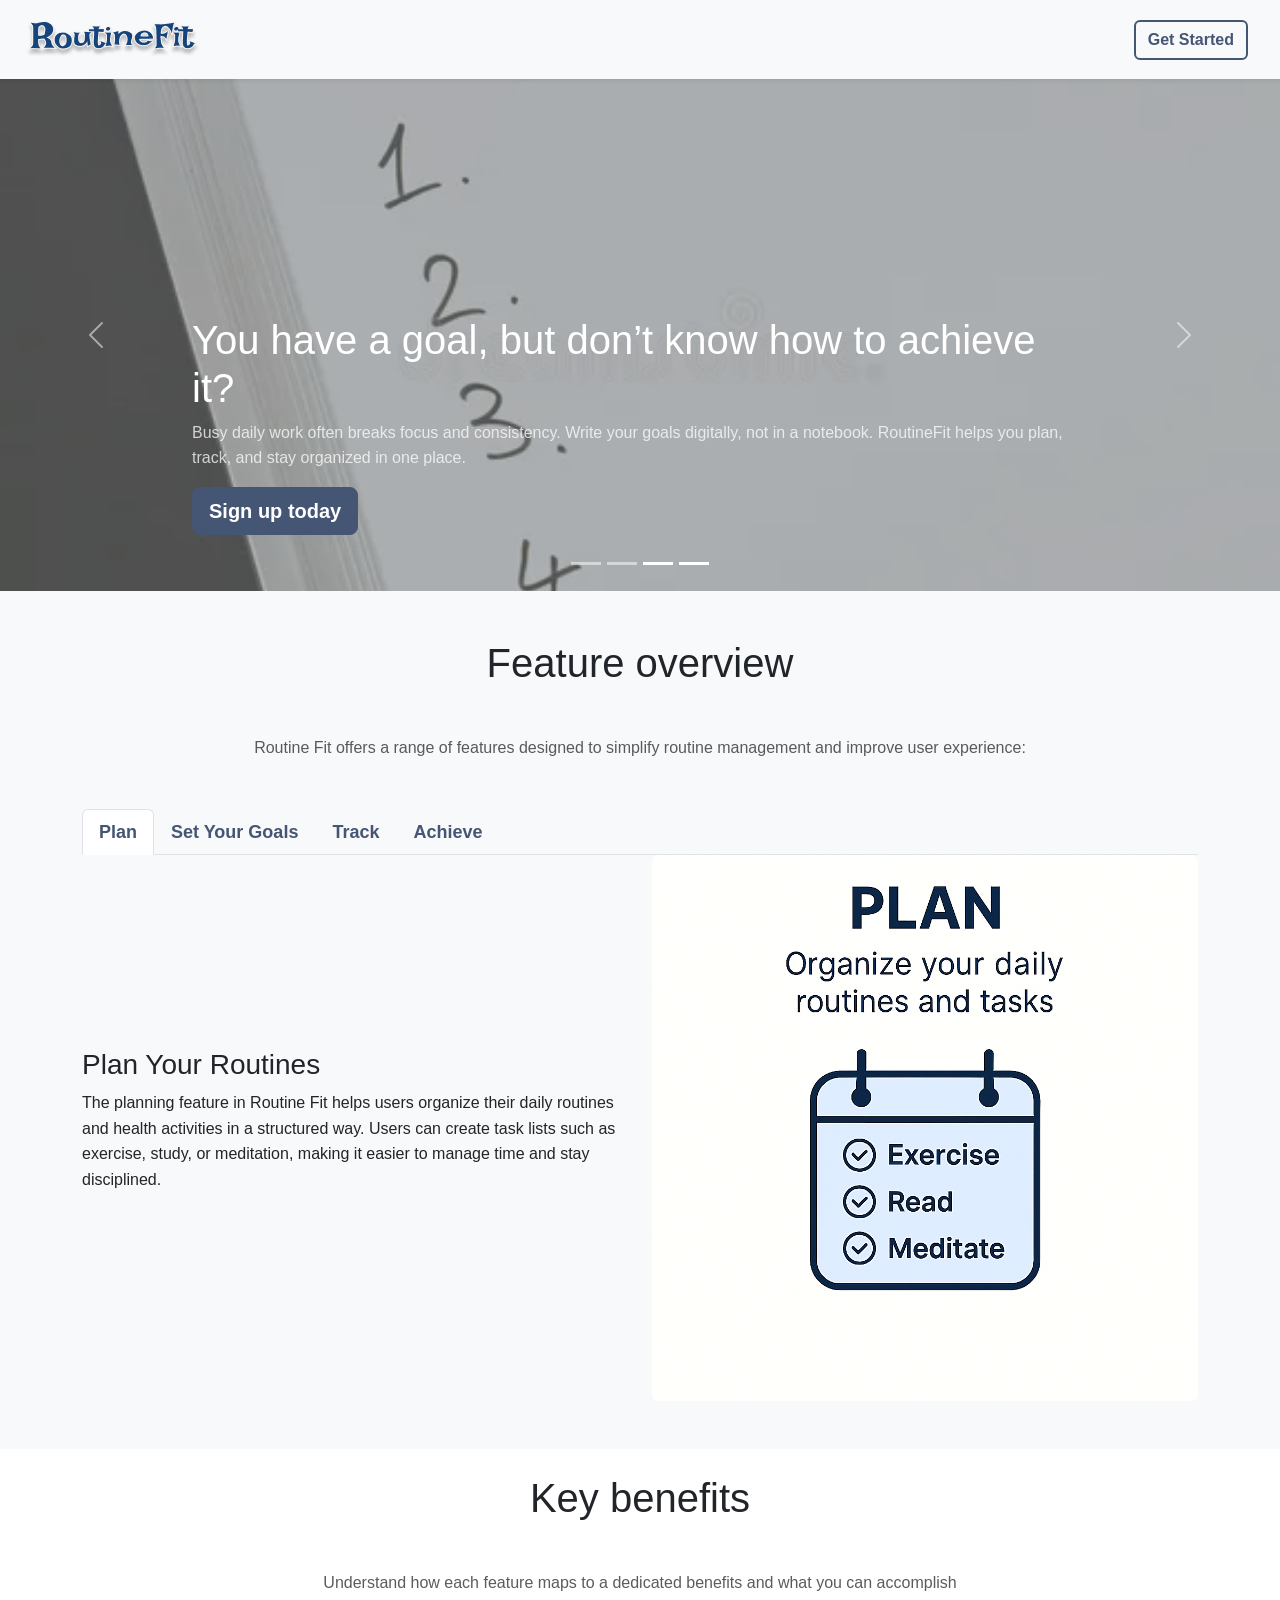
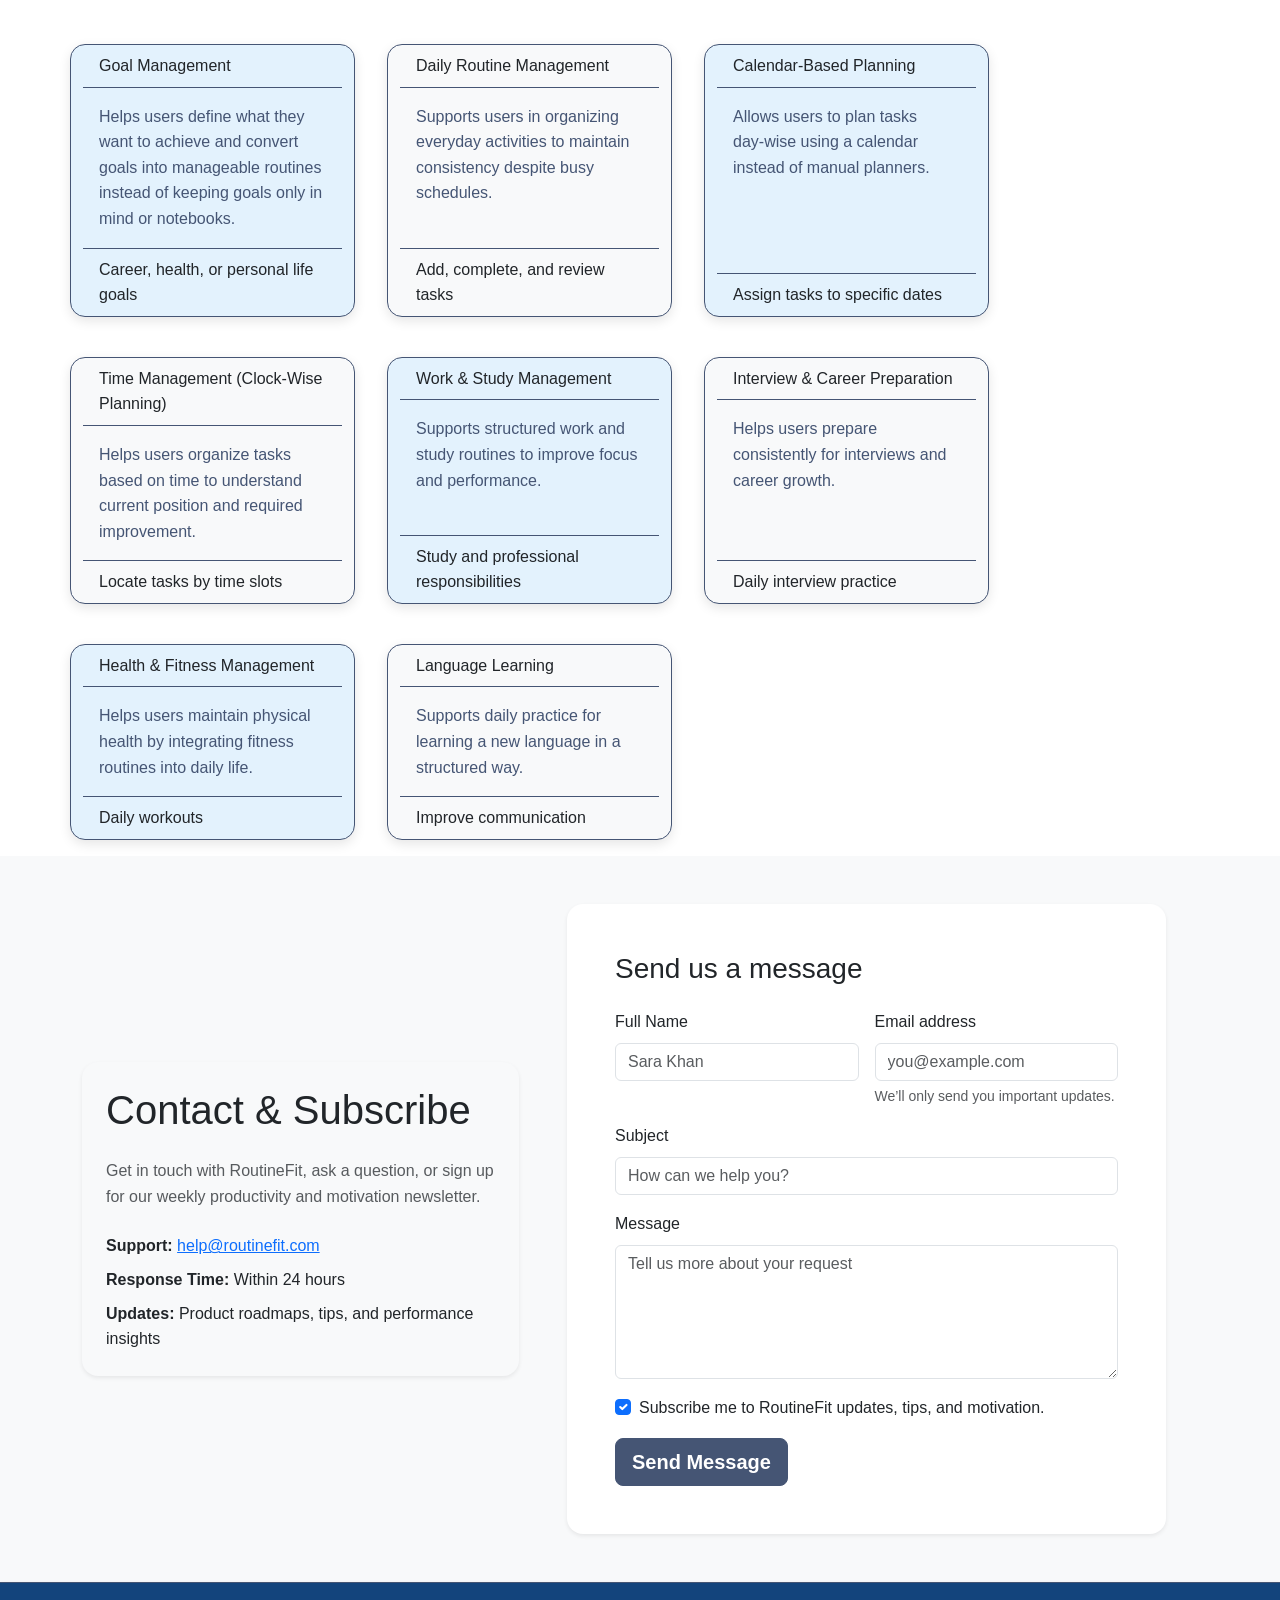
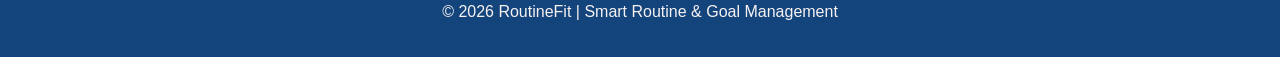
==== commit 425b4dee: "testing error fix" ====
--- a/index.html
+++ b/index.html
@@ -231,18 +231,18 @@
 <div class="tab-content" id="myTabContent">
   <div class="tab-pane fade show active" id="plan" role="tabpanel" aria-labelledby="plan-tab" tabindex="0">
      <div class="row align-items-center">
-      <div class="col-md-6">
+      <div class="col-md-6 key-info">
         <h3>Plan Your Routines</h3>
         <p>The planning feature in Routine Fit helps users organize their daily routines and health activities in a structured way. Users can create task lists such as exercise, study, or meditation, making it easier to manage time and stay disciplined.</p>
       </div>
-      <div class="col-md-6">
+      <div class="col-md-6 key-info">
         <img src="assets/images/plan.png" alt="Planning Routines" class="img-fluid rounded">
       </div>
     </div>
   </div>
   <div class="tab-pane fade" id="goals" role="tabpanel" aria-labelledby="goals-tab" tabindex="0">
         <div class="row align-items-center">
-      <div class="col-md-6">
+      <div class="col-md-6 key-info">
         <h3>Set Your Goals</h3>
         <p>This feature allows users to define clear and achievable goals for personal growth. Setting goals gives direction and purpose, helping users stay focused and motivated throughout their journey.</p>
       </div>
@@ -257,14 +257,14 @@
         <h3>Track Your Progress</h3>
         <p>Routine Fit enables users to track their daily activities and habits. It monitors consistency using streaks and progress indicators, helping users stay motivated and aware of their performance.</p>
       </div>
-      <div class="col-md-6">
+      <div class="col-md-6 key-info">
         <img src="assets/images/track.png" alt="Tracking Progress" class="img-fluid rounded">
       </div>
     </div>
   </div>
     <div class="tab-pane fade" id="achieve" role="tabpanel" aria-labelledby="achieve-tab" tabindex="">
         <div class="row align-items-center">
-      <div class="col-md-6">
+      <div class="col-md-6 key-info">
         <h3>Achieve Your Goals</h3>
         <p>The achievement feature rewards users when they complete goals and maintain consistency. It provides a sense of accomplishment and encourages users to continue improving their lifestyle.</p>
       </div>
--- a/assets/css/style.css
+++ b/assets/css/style.css
@@ -30,6 +30,7 @@
     color: var(--dark-gray);
     font-family: "Segoe UI", "Roboto", "Helvetica Neue", Arial, sans-serif;
     line-height: 1.6;
+    min-height: 100vh;
 }
 
 /* Navbar Styling */
@@ -38,9 +39,12 @@
     height: 100%;
 }
 .navbar {
+    color: #F7F2F2;
+    background-color: var(--light-bg) !important;
     box-shadow: 0 2px 4px rgba(0, 0, 0, 0.1);
     padding: 1rem 0;
 }
+
 
 .navbar-brand {
     display: flex;
@@ -63,7 +67,18 @@
     background-clip: text;
     white-space: nowrap;
 }
-
+.nav-link{
+    color: #455574 !important;
+}
+.nav-link:focus{
+    outline: 3px solid #455574 !important;
+    outline-offset: 2px;
+}
+.navbar-nav .nav-link.active, .navbar-nav .nav-link.show{
+    color: #455574 !important;
+       border-color: #455574 !important;
+    transition: all 0.3s ease;
+}
 /* Button Styling */
 .btn-outline-primary {
     border-width: 2px;
@@ -98,7 +113,7 @@
     box-shadow: 0 4px 8px rgba(24, 90, 219, 0.4);
 }
 
-/* Nav Pills Styling */
+/* Nav tabs Styling */
 
 .nav-tabs .nav-link {
     color: var(--primary-blue);
@@ -153,6 +168,7 @@
 }
 
 @media (max-width: 576px) {
+  
     .navbar-brand img {
         width: 75% !important;
         height: 75% !important;
@@ -170,9 +186,16 @@
         max-width: 22rem;
        
     }
+    .routines-overview{
+        margin-top: 10px;
+    }
     .routines-overview p{
-text-align: justify;
-text-justify: inter-word;
+        font-size: 14px;
+        text-align: justify;
+        text-justify: inter-word;
+    }
+    .key-info{
+        margin-top: 10px;
     }
     .benefits-row{
         display: flex;
@@ -181,10 +204,6 @@
     align-items: center;
     }
 }
-
-
-
-
 .navbar-brand,
 .btn-outline-primary {
     color: #455574;
@@ -201,6 +220,7 @@
     border-top: 1px solid #455574;
     box-shadow: 0 2px 4px rgba(0, 0, 0, 0.1);
     padding: 1rem 0;
+    
 }
 footer .navbar-brand {
     color: var(--dark-gray);
@@ -315,8 +335,9 @@
   }
 
   #benefits .card:nth-child(even) {
-    background-color: var(--bs-light) /* Orange */
+    background-color: var(--bs-light); /* Orange */
   }
+ 
 
   /* Responsive */
   @media (max-width: 768px) {
@@ -343,7 +364,7 @@
 
     /* Dark overlay for readability */
     .overlay {
-      background: rgba(0, 0, 0, 0.3);
+      background: rgba(0, 0, 0, 0.8);
       min-height: 100vh;
       display: flex;
       align-items: center;
@@ -374,3 +395,86 @@
 
 
 
+
+/* Cards */
+.custom-card {
+  cursor: pointer;
+  border-radius: 12px;
+  transition: 0.3s;
+}
+.custom-card:hover {
+  transform: translateY(-5px);
+}
+
+/* Step Form */
+.step-card {
+  background: #fff;
+  padding: 20px;
+  border-radius: 12px;
+}
+
+/* Accessibility focus */
+:focus {
+  outline: 3px solid #0d6efd;
+  outline-offset: 2px;
+}
+.profile-img {
+  width: 120px;
+  height: 120px;
+  object-fit: cover;
+  border-radius: 50%;
+}
+:focus {
+  outline: 3px solid #0d6efd;
+}
+button.btn.btn-custom {
+    color: #fff;
+    background: #444444;
+}
+
+.habit-card {
+  border-radius: 16px;
+  color: #fff;
+  padding: 22px;
+  height: 100%;
+  transition: transform 0.3s ease, box-shadow 0.3s ease;
+  background-color: var(--primary-blue);
+}
+ 
+
+.habit-card:hover {
+    
+  transform: translateY(-6px);
+  box-shadow: 0 12px 25px rgba(0,0,0,0.25);
+}
+.habit-card .btn {
+  background: #ffffff;
+  color: #000;
+  font-weight: 600;
+  border-radius: 30px;
+}
+.habit-card .btn:hover {
+  background: #ffffff !important;
+  color: #000;
+  font-weight: 600;
+  border-radius: 30px;
+}
+* 🎨 Random-looking colors using nth-child */
+.habit-card:nth-child(6n+1) { background-color: #ff6f61 !important; }
+.habit-card:nth-child(6n+2) { background-color: #4caf50; }
+.habit-card:nth-child(6n+3) { background-color: #03a9f4; }
+.habit-card:nth-child(6n+4) { background-color: #673ab7; }
+.habit-card:nth-child(6n+5) { background-color: #ff9800; }
+.habit-card:nth-child(6n+6) { background-color: #009688; }
+ 
+
+
+:focus {
+  outline: 3px solid #fff;
+  outline-offset: 2px;
+}
+
+.navbar-toggler-icon {
+  background-image: url("data:image/svg+xml,%3Csvg xmlns='http://www.w3.org/2000/svg' viewBox='0 0 30 30'%3E%3Cpath stroke='rgba(0,0,0,1)' stroke-width='2' stroke-linecap='round' stroke-miterlimit='10' d='M4 7h22M4 15h22M4 23h22'/%3E%3C/svg%3E");
+}
+
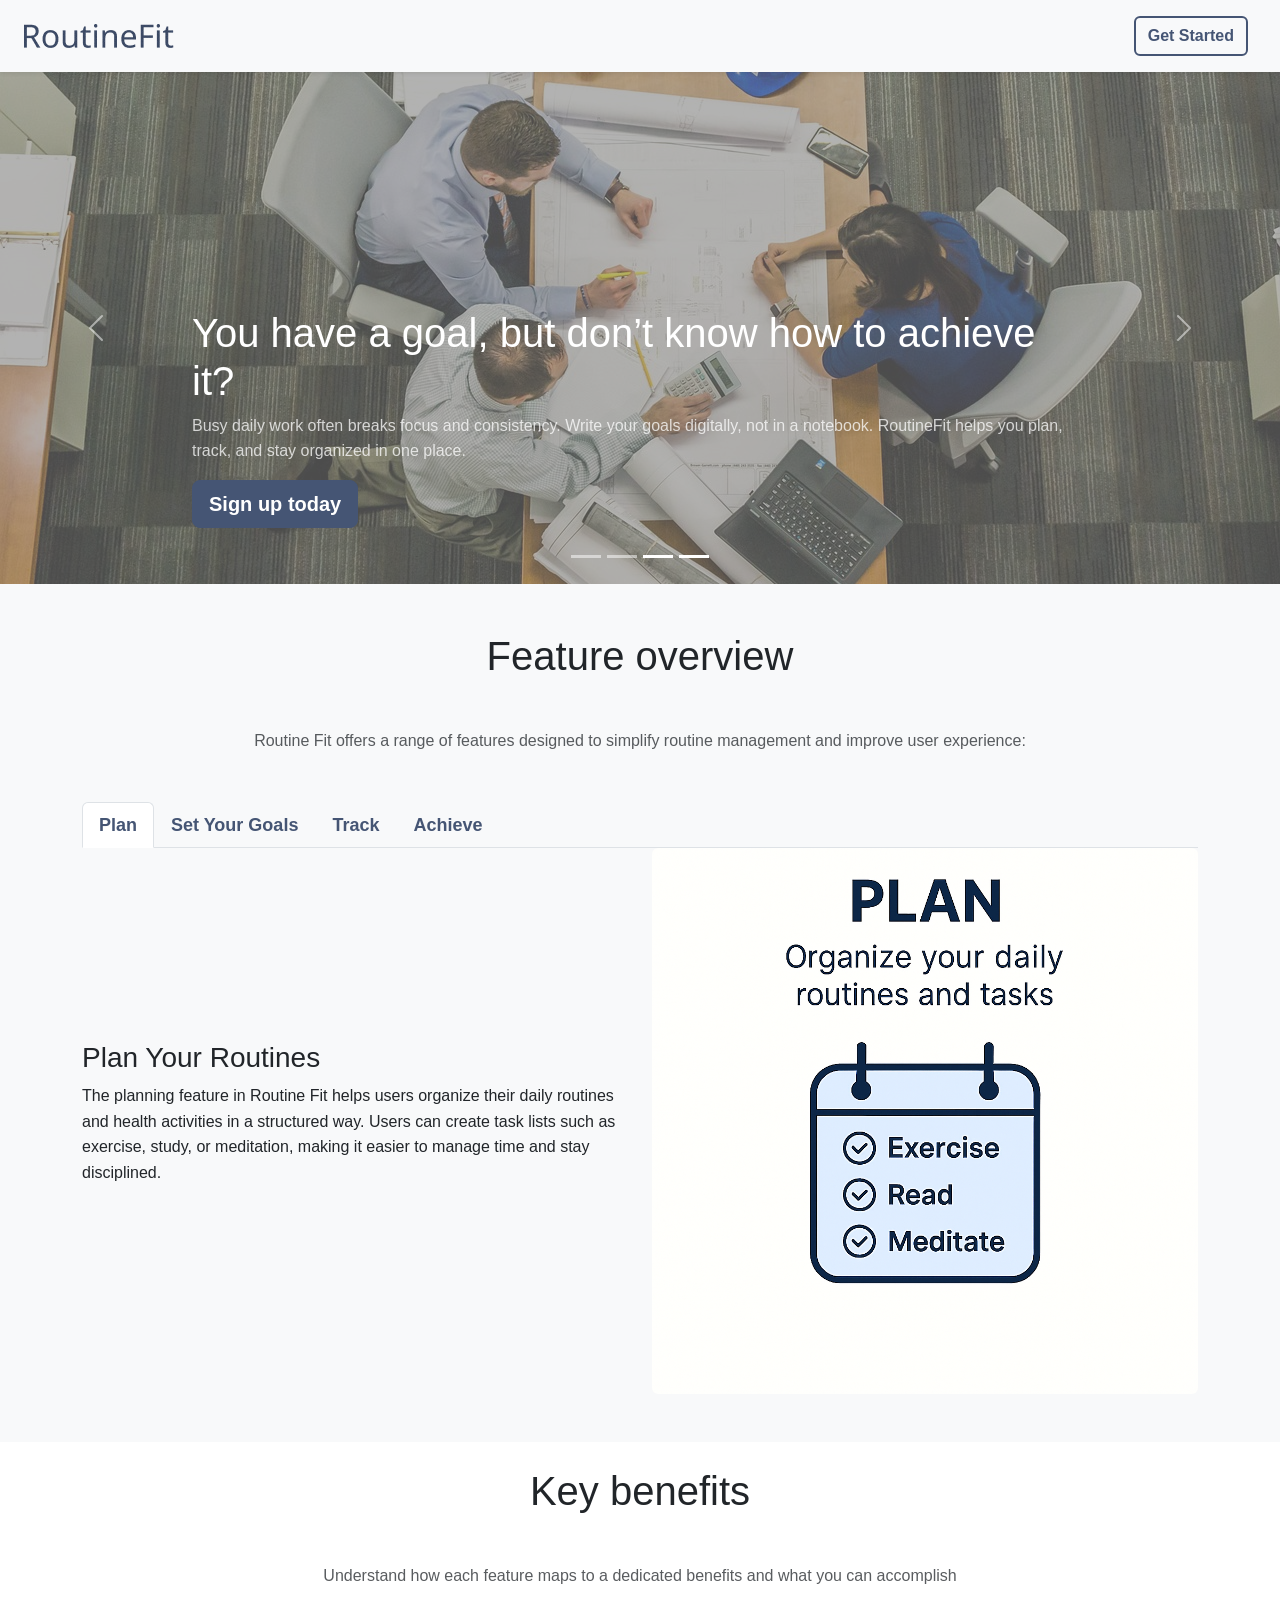
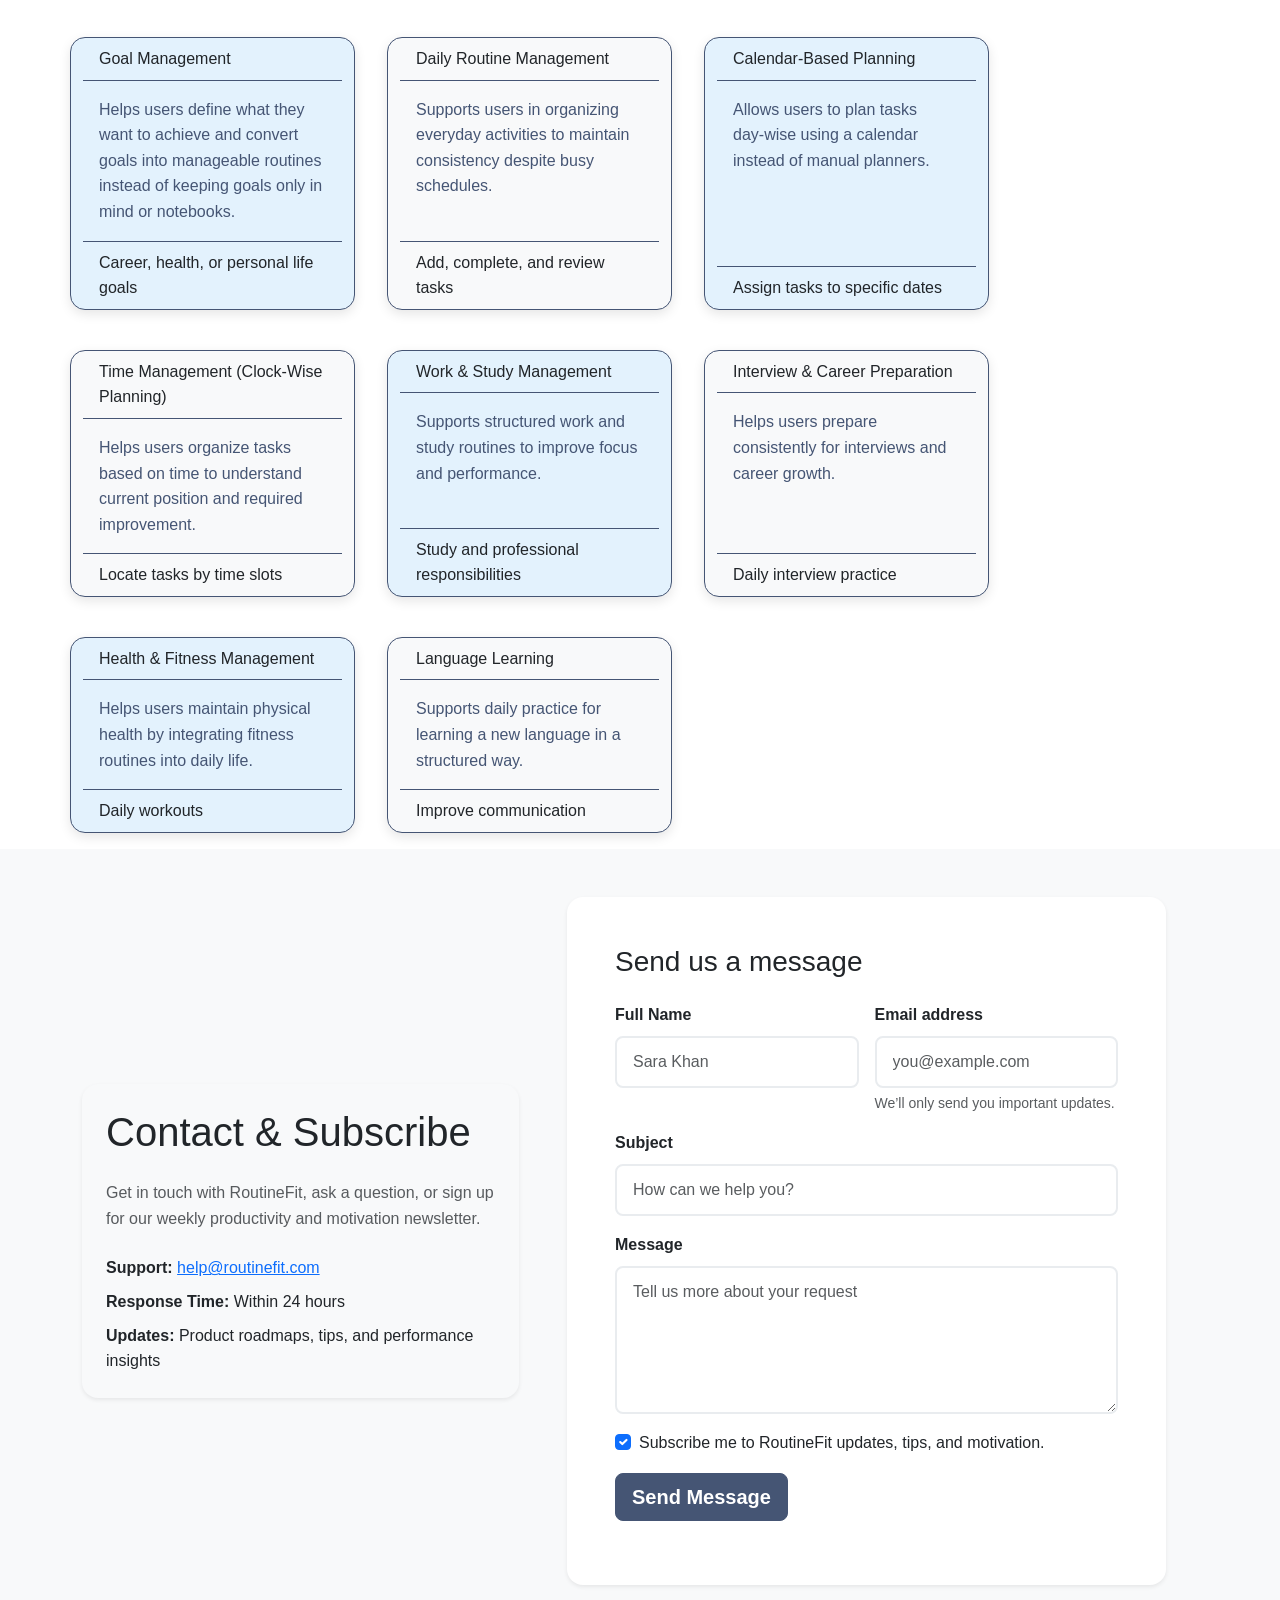
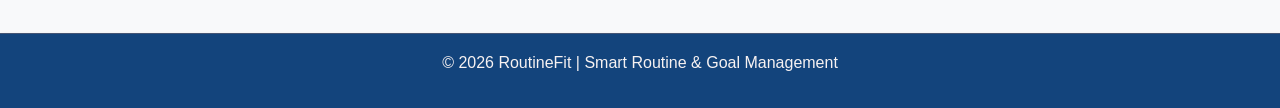
==== commit 7240e1e5: "add javascript to code" ====
--- a/index.html
+++ b/index.html
@@ -20,9 +20,9 @@
       crossorigin="anonymous"
     />
     <link href="assets/css/style.css" rel="stylesheet" />
-    <link rel="icon" type="image/x-icon" href="/images/favicon.ico">
+    <link rel="icon" type="image/x-icon" href="/images/routinefit_favicon.ico">
     <link rel="icon" type="image/png" href="assets/images/routinefit_favicon.ico" sizes="192x192">
-    <link rel="apple-touch-icon" sizes="180x180" href="assets/images/logo.png">
+    <link rel="apple-touch-icon" sizes="180x180" href="assets/images/routinefit_favicon.ico">
  </head>
   <body>
     <header> 
@@ -30,7 +30,8 @@
         <div class="container-fluid px-4">
           <a class="navbar-brand fw-bold" href="index.html">
             <img
-              src="assets/images/logo.png"
+              loading="lazy"
+              src="assets/images/RoutineFit.png"
               alt="RoutineFit Logo"
               class="logo d-inline-block align-text-top me-2"
             />
@@ -84,15 +85,14 @@
           </div>
           <div class="carousel-inner">
             <div class="carousel-item active">
-                <img src="assets/images/4.webp" aria-hidden="true"
+                <img loading="lazy" src="assets/images/11.jpg" aria-hidden="true"
                 class="bd-placeholder-img"
-                height="100%"
-                preserveAspectRatio="xMidYMid slice"
-                width="100%">
+                height="100"
+                width="100">
               
                 <rect
-                  width="100%"
-                  height="100%"
+                  width="100"
+                  height="100"
                   fill="var(--bs-secondary-color)"
                 ></rect>
               </svg>
@@ -110,14 +110,13 @@
               </div>
             </div>
             <div class="carousel-item ">
-           <img src="assets/images/5.webp" aria-hidden="true"
+           <img loading="lazy" src="assets/images/12.jpg" aria-hidden="true"
                 class="bd-placeholder-img"
-                height="100%"
-                preserveAspectRatio="xMidYMid slice"
-                width="100%">
+                height="100"
+                width="100">
                 <rect
-                  width="100%"
-                  height="100%"
+                  width="100"
+                  height="100"
                   fill="var(--bs-secondary-color)"
                 ></rect>
               </svg>
@@ -135,14 +134,13 @@
               </div>
             </div>
             <div class="carousel-item">
-              <img src="assets/images/3.jpg" aria-hidden="true"
+              <img loading="lazy" src="assets/images/3.png" aria-hidden="true"
                 class="bd-placeholder-img"
-                height="100%"
-                preserveAspectRatio="xMidYMid slice"
-                width="100%">
+                height="100"
+                width="100">
                 <rect
-                  width="100%"
-                  height="100%"
+                  width="100"
+                  height="100"
                   fill="var(--bs-secondary-color)"
                 ></rect>
               </svg>
@@ -163,14 +161,13 @@
               </div>
             </div>
               <div class="carousel-item">
-           <img src="assets/images/result.webp" aria-hidden="true"
+           <img loading="lazy" src="assets/images/14.jpg" aria-hidden="true"
                 class="bd-placeholder-img"
-                height="100%"
-                preserveAspectRatio="xMidYMid slice"
-                width="100%">
+                height="100"
+                width="100">
                 <rect
-                  width="100%"
-                  height="100%"
+                  width="100"
+                  height="100"
                   fill="var(--bs-secondary-color)"
                 ></rect>
               </svg>
@@ -236,7 +233,7 @@
         <p>The planning feature in Routine Fit helps users organize their daily routines and health activities in a structured way. Users can create task lists such as exercise, study, or meditation, making it easier to manage time and stay disciplined.</p>
       </div>
       <div class="col-md-6 key-info">
-        <img src="assets/images/plan.png" alt="Planning Routines" class="img-fluid rounded">
+        <img loading="lazy" src="assets/images/plan.png" alt="Planning Routines" class="img-fluid rounded">
       </div>
     </div>
   </div>
@@ -247,7 +244,7 @@
         <p>This feature allows users to define clear and achievable goals for personal growth. Setting goals gives direction and purpose, helping users stay focused and motivated throughout their journey.</p>
       </div>
       <div class="col-md-6">
-        <img src="assets/images/goals.png" alt="Setting Goals" class="img-fluid rounded">
+        <img loading="lazy" src="assets/images/goals.png" alt="Setting Goals" class="img-fluid rounded">
       </div>
     </div> 
   </div>
@@ -258,7 +255,7 @@
         <p>Routine Fit enables users to track their daily activities and habits. It monitors consistency using streaks and progress indicators, helping users stay motivated and aware of their performance.</p>
       </div>
       <div class="col-md-6 key-info">
-        <img src="assets/images/track.png" alt="Tracking Progress" class="img-fluid rounded">
+        <img loading="lazy" src="assets/images/track.png" alt="Tracking Progress" class="img-fluid rounded">
       </div>
     </div>
   </div>
@@ -269,7 +266,7 @@
         <p>The achievement feature rewards users when they complete goals and maintain consistency. It provides a sense of accomplishment and encourages users to continue improving their lifestyle.</p>
       </div>
       <div class="col-md-6">
-        <img src="assets/images/achieve.png" alt="Achieving Goals" class="img-fluid rounded">
+        <img loading="lazy" src="assets/images/achieve.png" alt="Achieving Goals" class="img-fluid rounded">
       </div>
     </div>
     </div>
@@ -370,7 +367,7 @@
             <div class="card shadow-sm rounded-4 border-0">
               <div class="card-body p-4 p-md-5">
                 <h3 class="card-title mb-4">Send us a message</h3>
-                <form action="#" method="post" class="needs-validation" novalidate>
+                <form id="contactForm" action="#" method="post" class="needs-validation" novalidate>
                   <div class="row g-3">
                     <div class="col-md-6">
                       <label for="contactName" class="form-label">Full Name</label>
@@ -401,8 +398,11 @@
                         </label>
                       </div>
                     </div>
-                    <div class="col-12" tabindex="0">
-                      <a class="btn btn-primary btn-lg" href="index.html">Send Message</a>
+                    <div class="col-12">
+                      <input type="submit" class="btn btn-primary btn-lg" value="Send Message"/>
+                    </div>
+                    <div class="col-12">
+                      <div id="contactFeedback" class="alert alert-success visually-hidden mt-3" role="status" aria-live="polite"></div>
                     </div>
                   </div>
                 </form>
@@ -421,5 +421,6 @@
       integrity="sha384-FKyoEForCGlyvwx9Hj09JcYn3nv7wiPVlz7YYwJrWVcXK/BmnVDxM+D2scQbITxI"
       crossorigin="anonymous"
     ></script>
+    <script src="assets/js/script.js"></script>
   </body>
 </html>
--- a/assets/css/style.css
+++ b/assets/css/style.css
@@ -1,4 +1,3 @@
-
 /* Theme Colors */
 :root {
     --primary-blue: #455574;
@@ -14,19 +13,20 @@
     --blue-tint: #E3F2FD;
     --dark-bg: #263238;
     --bs-light: #f8f9fa;
-    
-}
-  *,
+
+}
+
+*,
 *::before,
 *::after {
-  box-sizing: border-box;
+    box-sizing: border-box;
 }
 
 /* Body styling for accessible page contrast #e9ecf1 */
 body {
     margin: 0;
     padding: 0;
-    background-color: var( --bs-light) !important;
+    background-color: var(--bs-light) !important;
     color: var(--dark-gray);
     font-family: "Segoe UI", "Roboto", "Helvetica Neue", Arial, sans-serif;
     line-height: 1.6;
@@ -34,10 +34,11 @@
 }
 
 /* Navbar Styling */
-.logo{
+.logo {
     width: 100%;
     height: 100%;
 }
+
 .navbar {
     color: #F7F2F2;
     background-color: var(--light-bg) !important;
@@ -67,18 +68,23 @@
     background-clip: text;
     white-space: nowrap;
 }
-.nav-link{
+
+.nav-link {
     color: #455574 !important;
 }
-.nav-link:focus{
+
+.nav-link:focus {
     outline: 3px solid #455574 !important;
     outline-offset: 2px;
 }
-.navbar-nav .nav-link.active, .navbar-nav .nav-link.show{
+
+.navbar-nav .nav-link.active,
+.navbar-nav .nav-link.show {
     color: #455574 !important;
-       border-color: #455574 !important;
+    border-color: #455574 !important;
     transition: all 0.3s ease;
 }
+
 /* Button Styling */
 .btn-outline-primary {
     border-width: 2px;
@@ -100,6 +106,7 @@
     font-weight: 600;
     transition: all 0.3s ease;
 }
+
 .btn:hover {
     background-color: #455574 !important;
     border-color: #455574;
@@ -132,11 +139,11 @@
     .navbar {
         padding: 0.75rem 0;
     }
-    
+
     .navbar-brand {
         font-size: 1.25rem;
     }
-    
+
     .container-fluid.px-4 {
         padding-left: 1rem !important;
         padding-right: 1rem !important;
@@ -147,20 +154,20 @@
     .navbar {
         padding: 0.5rem 0;
     }
-    
+
     .navbar-brand {
         font-size: 1.1rem;
     }
-    
+
     .brand-text {
         font-size: 0.9rem;
     }
-    
+
     .btn-outline-primary {
         padding: 0.4rem 0.8rem;
         font-size: 0.9rem;
     }
-    
+
     .container-fluid.px-4 {
         padding-left: 0.75rem !important;
         padding-right: 0.75rem !important;
@@ -168,42 +175,48 @@
 }
 
 @media (max-width: 576px) {
-  
+
     .navbar-brand img {
         width: 75% !important;
         height: 75% !important;
     }
-    
+
     .brand-text {
         display: none;
     }
-    
+
     .btn-outline-primary {
         padding: 0.35rem 0.7rem;
         font-size: 0.85rem;
     }
-    .border-success{
+
+    .border-success {
         max-width: 22rem;
-       
-    }
-    .routines-overview{
+
+    }
+
+    .routines-overview {
         margin-top: 10px;
     }
-    .routines-overview p{
+
+    .routines-overview p {
         font-size: 14px;
         text-align: justify;
         text-justify: inter-word;
     }
-    .key-info{
+
+    .key-info {
         margin-top: 10px;
     }
-    .benefits-row{
+
+    .benefits-row {
         display: flex;
-    flex-direction: column;
-    justify-content: center;
-    align-items: center;
-    }
-}
+        flex-direction: column;
+        justify-content: center;
+        align-items: center;
+    }
+}
+
 .navbar-brand,
 .btn-outline-primary {
     color: #455574;
@@ -214,32 +227,41 @@
     outline: 3px solid rgba(24, 90, 219, 0.5);
     outline-offset: 3px;
 }
-footer{
+
+footer {
     color: #F7F2F2;
     background-color: #13447C;
     border-top: 1px solid #455574;
     box-shadow: 0 2px 4px rgba(0, 0, 0, 0.1);
     padding: 1rem 0;
-    
-}
+
+}
+
 footer .navbar-brand {
     color: var(--dark-gray);
 }
-.carousel-item{
+
+.carousel-item {
     height: 32rem;
 }
+
 .grid-item {
-  float: left;
-  width: 80px;
-  height: 60px;
-  border: 2px solid hsla(0, 0%, 0%, 0.5);
-}
-
-.grid-item--width2 { width: 160px; }
-.grid-item--height2 { height: 140px; }
-
-#heroBanner{
-   margin-bottom: 3rem;
+    float: left;
+    width: 80px;
+    height: 60px;
+    border: 2px solid hsla(0, 0%, 0%, 0.5);
+}
+
+.grid-item--width2 {
+    width: 160px;
+}
+
+.grid-item--height2 {
+    height: 140px;
+}
+
+#heroBanner {
+    margin-bottom: 3rem;
 }
 
 #heroBanner .container {
@@ -247,23 +269,22 @@
 }
 
 
-
-.carousel-item img{
+.carousel-item img {
     max-width: 100%;
-  height: 100%;
-
-  filter: brightness(150%) !important;
-  filter: contrast(150%) !important;
-  filter: drop-shadow(10px 10px 7px lightblue) !important; 
-   filter: grayscale(60%) !important;
-   filter: hue-rotate(-90deg) !important;
-   filter: invert(0.3) !important;
-   filter: saturate(1.1rem) !important;
+    height: 100%;
+
+    filter: brightness(150%) !important;
+    filter: contrast(150%) !important;
+    filter: drop-shadow(10px 10px 7px lightblue) !important;
+    filter: grayscale(60%) !important;
+    filter: hue-rotate(-90deg) !important;
+    filter: invert(0.3) !important;
+    filter: saturate(1.1rem) !important;
     width: 100%;
-  
-   object-fit: cover;
-  object-position: center;
-  
+
+    object-fit: cover;
+    object-position: center;
+
     width: 100%;
     height: 100%;
     object-fit: cover;
@@ -271,210 +292,1359 @@
     background-position: 80% 100%;
     background-size: cover;
     background-repeat: no-repeat;
-   
-}
-#benefits{
+
+}
+
+#benefits {
     background-color: var(--white);
-   margin-bottom: 3rem;
-   padding-top: 25px;
-  
-}
-.card{
- margin-right: 2rem;
-}
-#overview{
-   margin-bottom: 3rem;
-}
-#contact-form{
-   margin-bottom: 3rem;
-}
-.border-success{
+    margin-bottom: 3rem;
+    padding-top: 25px;
+
+}
+
+.card {
+    margin-right: 2rem;
+}
+
+#overview {
+    margin-bottom: 3rem;
+}
+
+#contact-form {
+    margin-bottom: 3rem;
+}
+
+.border-success {
     border-color: #455574 !important;
     transition: 0.3s;
     border-radius: 15px;
 
 }
-.border-success{
+
+.border-success {
     border-color: #455574 !important;
     transition: 0.3s;
     border-radius: 15px;
     max-width: 18rem;
 }
-#benefits .card{
-box-shadow: 0 4px 12px rgba(0, 0, 0, 0.1);
-  transition: all 0.3s ease;
-  cursor: pointer;
+
+#benefits .card {
+    box-shadow: 0 4px 12px rgba(0, 0, 0, 0.1);
+    transition: all 0.3s ease;
+    cursor: pointer;
 
 }
 
 /* Optional section animations */
 #benefits .card-header,
 #benefits .card-footer {
-  transition: background 0.3s ease;
-}
-
-#benefits .card-body:hover{
+    transition: background 0.3s ease;
+}
+
+#benefits .card-body:hover {
     /* transform: translateY(-10px);
     box-shadow: 0 8px 20px rgba(0,0,0,0.2); */
 
-transform: translateY(-10px) scale(1.02);
-  box-shadow: 0 12px 25px rgba(0, 0, 0, 0.2);
-
-}
-.border-success .text-success{
+    transform: translateY(-10px) scale(1.02);
+    box-shadow: 0 12px 25px rgba(0, 0, 0, 0.2);
+
+}
+
+.border-success .text-success {
     color: #455574 !important;
 
 }
-#pills-tabContent{
+
+#pills-tabContent {
     margin-top: 2rem;
 }
 
- /* Alternate background colors */
-  #benefits .card:nth-child(odd) {
-    background-color: var(--blue-tint); /* Blue */
-  }
-
-  #benefits .card:nth-child(even) {
-    background-color: var(--bs-light); /* Orange */
-  }
- 
-
-  /* Responsive */
-  @media (max-width: 768px) {
+/* Alternate background colors */
+#benefits .card:nth-child(odd) {
+    background-color: var(--blue-tint);
+    /* Blue */
+}
+
+#benefits .card:nth-child(even) {
+    background-color: var(--bs-light);
+    /* Orange */
+}
+
+
+/* Responsive */
+@media (max-width: 768px) {
     #benefits .card {
-      flex: 1 1 calc(50% - 15px);
-    }
-  }
-
-  @media (max-width: 480px) {
+        flex: 1 1 calc(50% - 15px);
+    }
+}
+
+@media (max-width: 480px) {
     #benefits .card {
-      flex: 1 1 100%;
-    }
-  }
-
-
-
-  /* signup */
+        flex: 1 1 100%;
+    }
+}
+
+
+/* signup */
 
 /* ✅ Background image ONLY for this page */
-    body.signup-page {
-      background: url('../images/bg.JPG') no-repeat center center/cover;
-      min-height: 100vh;
-    }
-
-    /* Dark overlay for readability */
-    .overlay {
-      background: rgba(0, 0, 0, 0.8);
-      min-height: 100vh;
-      display: flex;
-      align-items: center;
-      justify-content: center;
-    }
-
-    /* Signup card styling */
-    .signup-card {
-      border-radius: 12px;
-      padding: 30px;
-      background: #ffffff;
-      box-shadow: 0 8px 25px rgba(0,0,0,0.2);
-    }
-    .signing-btn{
-        background-color: #455574;
+body.signup-page {
+    background: url('../images/bg.JPG') no-repeat center center/cover;
+    min-height: 100vh;
+}
+
+/* Dark overlay for readability */
+.overlay {
+    background: rgba(0, 0, 0, 0.8);
+    min-height: 100vh;
+    display: flex;
+    align-items: center;
+    justify-content: center;
+}
+
+/* Signup card styling */
+.signup-card {
+    border-radius: 12px;
+    padding: 30px;
+    background: #ffffff;
+    box-shadow: 0 8px 25px rgba(0, 0, 0, 0.2);
+}
+
+.signing-btn {
+    background-color: #455574;
     border-color: #455574;
     color: var(--white);
     font-weight: 600;
     transition: all 0.3s ease;
-    }
-
-    /* Responsive adjustments */
-    @media (max-width: 576px) {
-      .signup-card {
+}
+
+/* Responsive adjustments */
+@media (max-width: 576px) {
+    .signup-card {
         padding: 20px;
-      }
-    }
+    }
+}
 
 
 
 
 /* Cards */
 .custom-card {
-  cursor: pointer;
-  border-radius: 12px;
-  transition: 0.3s;
-}
+    cursor: pointer;
+    border-radius: 12px;
+    transition: 0.3s;
+}
+
 .custom-card:hover {
-  transform: translateY(-5px);
+    transform: translateY(-5px);
 }
 
 /* Step Form */
 .step-card {
-  background: #fff;
-  padding: 20px;
-  border-radius: 12px;
+    background: #fff;
+    padding: 20px;
+    border-radius: 12px;
 }
 
 /* Accessibility focus */
 :focus {
-  outline: 3px solid #0d6efd;
-  outline-offset: 2px;
-}
+    outline: 3px solid #0d6efd;
+    outline-offset: 2px;
+}
+
 .profile-img {
-  width: 120px;
-  height: 120px;
-  object-fit: cover;
-  border-radius: 50%;
-}
+    width: 120px;
+    height: 120px;
+    object-fit: cover;
+    border-radius: 50%;
+}
+
 :focus {
-  outline: 3px solid #0d6efd;
-}
+    outline: 3px solid #0d6efd;
+}
+
 button.btn.btn-custom {
     color: #fff;
     background: #444444;
 }
 
 .habit-card {
-  border-radius: 16px;
-  color: #fff;
-  padding: 22px;
+    border-radius: 16px;
+    color: #fff;
+    padding: 22px;
+    height: 100%;
+    transition: transform 0.3s ease, box-shadow 0.3s ease;
+    background-color: var(--primary-blue);
+}
+.habit-card:hover {
+
+    transform: translateY(-6px);
+    box-shadow: 0 12px 25px rgba(0, 0, 0, 0.25);
+}
+
+.habit-card .btn {
+    background: #ffffff;
+    color: #000;
+    font-weight: 600;
+    border-radius: 30px;
+}
+
+.habit-card .btn:hover {
+    background: #ffffff !important;
+    color: #000;
+    font-weight: 600;
+    border-radius: 30px;
+}
+
+* 🎨 Random-looking colors using nth-child */ .habit-card:nth-child(6n+1) {
+    background-color: #ff6f61 !important;
+}
+
+.habit-card:nth-child(6n+2) {
+    background-color: #4caf50;
+}
+
+.habit-card:nth-child(6n+3) {
+    background-color: #03a9f4;
+}
+
+.habit-card:nth-child(6n+4) {
+    background-color: #673ab7;
+}
+
+.habit-card:nth-child(6n+5) {
+    background-color: #ff9800;
+}
+
+.habit-card:nth-child(6n+6) {
+    background-color: #009688;
+}
+:focus {
+    outline: 3px solid #fff;
+    outline-offset: 2px;
+}
+
+.navbar-toggler-icon {
+    background-image: url("data:image/svg+xml,%3Csvg xmlns='http://www.w3.org/2000/svg' viewBox='0 0 30 30'%3E%3Cpath stroke='rgba(0,0,0,1)' stroke-width='2' stroke-linecap='round' stroke-miterlimit='10' d='M4 7h22M4 15h22M4 23h22'/%3E%3C/svg%3E");
+}
+
+
+
+.zandgar__wizard {
+  display: block;
   height: 100%;
-  transition: transform 0.3s ease, box-shadow 0.3s ease;
-  background-color: var(--primary-blue);
-}
- 
-
-.habit-card:hover {
-    
-  transform: translateY(-6px);
-  box-shadow: 0 12px 25px rgba(0,0,0,0.25);
-}
-.habit-card .btn {
-  background: #ffffff;
-  color: #000;
-  font-weight: 600;
-  border-radius: 30px;
-}
-.habit-card .btn:hover {
-  background: #ffffff !important;
-  color: #000;
-  font-weight: 600;
-  border-radius: 30px;
-}
-* 🎨 Random-looking colors using nth-child */
-.habit-card:nth-child(6n+1) { background-color: #ff6f61 !important; }
-.habit-card:nth-child(6n+2) { background-color: #4caf50; }
-.habit-card:nth-child(6n+3) { background-color: #03a9f4; }
-.habit-card:nth-child(6n+4) { background-color: #673ab7; }
-.habit-card:nth-child(6n+5) { background-color: #ff9800; }
-.habit-card:nth-child(6n+6) { background-color: #009688; }
- 
-
-
-:focus {
-  outline: 3px solid #fff;
-  outline-offset: 2px;
-}
-
-.navbar-toggler-icon {
-  background-image: url("data:image/svg+xml,%3Csvg xmlns='http://www.w3.org/2000/svg' viewBox='0 0 30 30'%3E%3Cpath stroke='rgba(0,0,0,1)' stroke-width='2' stroke-linecap='round' stroke-miterlimit='10' d='M4 7h22M4 15h22M4 23h22'/%3E%3C/svg%3E");
-}
-
+  position: relative;
+}
+
+.zandgar__wizard .zandgar__step {
+  display: none;
+}
+.zandgar__wizard .zandgar__step.zandgar__step__active {
+  display: block;
+}
+
+.col-img {
+  /* https://unsplash.com/photos/yWwob8kwOCk */
+  background: scroll center url('https://images.unsplash.com/photo-1497366754035-f200968a6e72?ixlib=rb-1.2.1&ixid=eyJhcHBfaWQiOjEyMDd9&auto=format&fit=crop&w=1500&q=80');
+  background-size: cover;
+  min-height: 100vh;
+}
+
+
+
+
+
+
+
+
+
+
+
+
+
+
+.dashboard-container {
+            max-width: 1400px;
+            margin: 0 auto;
+        }
+
+        /* Header Styles */
+        .dashboard-header {
+            background-color: var(--charcoal);
+            color: white;
+            padding: 40px 30px;
+            border-radius: 20px;
+            margin-bottom: 40px;
+            box-shadow: var(--card-shadow);
+            display: flex;
+            justify-content: space-between;
+            align-items: flex-start;
+        }
+
+        .dashboard-header-content {
+            flex: 1;
+        }
+
+        /* Profile Section */
+        .profile-section {
+            display: flex;
+            align-items: center;
+            gap: 15px;
+        }
+
+        .profile-avatar {
+            width: 50px;
+            height: 50px;
+            border-radius: 50%;
+            background: rgba(255, 255, 255, 0.2);
+            display: flex;
+            align-items: center;
+            justify-content: center;
+            font-size: 1.5rem;
+            cursor: pointer;
+            transition: all 0.3s ease;
+            border: 2px solid rgba(255, 255, 255, 0.3);
+        }
+
+        .profile-avatar:hover {
+            background: rgba(255, 255, 255, 0.3);
+            border-color: rgba(255, 255, 255, 0.5);
+            transform: scale(1.05);
+        }
+
+        .profile-info {
+            text-align: right;
+        }
+
+        .profile-username {
+            font-weight: 600;
+            font-size: 1rem;
+            margin-bottom: 2px;
+        }
+
+        .profile-status {
+            font-size: 0.85rem;
+            opacity: 0.9;
+        }
+
+        /* Profile Dropdown */
+        .profile-dropdown {
+            position: relative;
+            display: inline-block;
+        }
+
+        .dropdown-menu-custom {
+            position: absolute;
+            top: 65px;
+            right: 0;
+            background: white;
+            border-radius: 12px;
+            box-shadow: 0 10px 30px rgba(0, 0, 0, 0.2);
+            min-width: 220px;
+            z-index: 1000;
+            opacity: 0;
+            visibility: hidden;
+            transform: translateY(-10px);
+            transition: all 0.3s ease;
+            border: 1px solid #e2e8f0;
+        }
+
+        .dropdown-menu-custom.show {
+            opacity: 1;
+            visibility: visible;
+            transform: translateY(0);
+        }
+
+        .dropdown-item-custom {
+            padding: 12px 20px;
+            color: #334155;
+            cursor: pointer;
+            transition: all 0.2s ease;
+            display: flex;
+            align-items: center;
+            gap: 10px;
+            font-weight: 500;
+        }
+
+        .dropdown-item-custom:hover {
+            background: #f1f5f9;
+            color: var(--primary-color);
+        }
+
+        .dropdown-item-custom.danger {
+            color: var(--danger-color);
+        }
+
+        .dropdown-item-custom.danger:hover {
+            background: #fee2e2;
+        }
+
+        .dropdown-divider-custom {
+            height: 1px;
+            background: #e2e8f0;
+            margin: 8px 0;
+        }
+
+        .dashboard-header h1 {
+            font-size: 2.5rem;
+            font-weight: 700;
+            margin-bottom: 10px;
+            display: flex;
+            align-items: center;
+            gap: 15px;
+        }
+
+        .dashboard-header p {
+            font-size: 1.1rem;
+            opacity: 0.95;
+            margin-bottom: 20px;
+        }
+
+        .header-controls {
+            display: flex;
+            gap: 15px;
+            flex-wrap: wrap;
+            align-items: center;
+        }
+
+        .btn-control {
+            padding: 10px 20px;
+            border: 2px solid white;
+            background: transparent;
+            color: white;
+            border-radius: 8px;
+            cursor: pointer;
+            font-weight: 600;
+            transition: all 0.3s ease;
+        }
+
+        .btn-control:hover {
+            background: #000;
+            color: var(--primary-color);
+        }
+
+        .btn-control.active {
+            background: #000;
+            color: var(--primary-color);
+        }
+
+        .btn-export {
+         padding: 10px 20px;
+            border: 2px solid white;
+            background: transparent;
+            color: white;
+            border-radius: 8px;
+            cursor: pointer;
+            font-weight: 600;
+            transition: all 0.3s ease;
+        }
+
+        .btn-export:hover {
+            background: rgba(255, 255, 255, 0.3);
+        }
+
+        /* Stats Cards */
+        .stats-grid {
+            display: grid;
+            grid-template-columns: repeat(auto-fit, minmax(200px, 1fr));
+            gap: 20px;
+            margin-bottom: 40px;
+        }
+
+        .stat-card {
+            background: white;
+            padding: 25px;
+            border-radius: 15px;
+            box-shadow: var(--card-shadow);
+            transition: all 0.3s ease;
+        }
+
+        .stat-card:hover {
+            transform: translateY(-5px);
+            box-shadow: var(--hover-shadow);
+        }
+
+        .stat-icon {
+            font-size: 2.5rem;
+            margin-bottom: 10px;
+        }
+
+        .stat-value {
+            font-size: 2rem;
+            font-weight: 700;
+            color: var(--primary-color);
+            margin-bottom: 5px;
+        }
+
+        .stat-label {
+            font-size: 0.9rem;
+            color: #64748b;
+            font-weight: 500;
+        }
+
+        /* Dashboard Grid */
+        .dashboard-grid {
+            display: grid;
+            grid-template-columns: repeat(auto-fit, minmax(400px, 1fr));
+            gap: 25px;
+            margin-bottom: 40px;
+        }
+
+        @media (max-width: 768px) {
+            .dashboard-grid {
+                grid-template-columns: 1fr;
+            }
+        }
+
+        .widget {
+            background: white;
+            border-radius: 15px;
+            padding: 25px;
+            box-shadow: var(--card-shadow);
+            transition: all 0.3s ease;
+            cursor: grab;
+            touch-action: none;
+        }
+
+        .widget.dragging {
+            opacity: 0.7;
+            box-shadow: var(--hover-shadow);
+            cursor: grabbing;
+        }
+
+        .widget:hover {
+            box-shadow: var(--hover-shadow);
+        }
+
+        .widget-header {
+            display: flex;
+            align-items: center;
+            gap: 10px;
+            margin-bottom: 20px;
+            font-size: 1.3rem;
+            font-weight: 700;
+            color: #1e293b;
+        }
+
+        .widget-icon {
+            font-size: 1.8rem;
+        }
+
+        canvas {
+            max-height: 300px;
+        }
+
+        /* Insight Card */
+        .insights-section {
+            background: white;
+            border-radius: 15px;
+            padding: 30px;
+            box-shadow: var(--card-shadow);
+            margin-bottom: 40px;
+        }
+
+        .insights-title {
+            font-size: 1.5rem;
+            font-weight: 700;
+            margin-bottom: 20px;
+            color: #1e293b;
+            display: flex;
+            align-items: center;
+            gap: 10px;
+        }
+
+        .insight-item {
+            display: flex;
+            gap: 15px;
+            padding: 15px;
+            margin-bottom: 15px;
+            background: linear-gradient(135deg, #f8fafc, #f1f5f9);
+            border-radius: 10px;
+            border-left: 4px solid var(--primary-color);
+            align-items: flex-start;
+        }
+
+        .insight-item.warning {
+            border-left-color: var(--warning-color);
+            background: linear-gradient(135deg, #fffbeb, #fef3c7);
+        }
+
+        .insight-item.success {
+            border-left-color: var(--success-color);
+            background: linear-gradient(135deg, #f0fdf4, #dcfce7);
+        }
+
+        .insight-item.error {
+            border-left-color: var(--danger-color);
+            background: linear-gradient(135deg, #fef2f2, #fee2e2);
+        }
+
+        .insight-icon {
+            font-size: 1.5rem;
+            min-width: 30px;
+            text-align: center;
+        }
+
+        .insight-content {
+            flex: 1;
+        }
+
+        .insight-title {
+            font-weight: 600;
+            margin-bottom: 5px;
+            color: #1e293b;
+        }
+
+        .insight-text {
+            font-size: 0.95rem;
+            color: #475569;
+        }
+
+        /* Table Section */
+        .table-section {
+            background: white;
+            border-radius: 15px;
+            padding: 30px;
+            box-shadow: var(--card-shadow);
+            margin-bottom: 40px;
+            overflow-x: auto;
+        }
+
+        .table-title {
+            font-size: 1.5rem;
+            font-weight: 700;
+            margin-bottom: 20px;
+            color: #1e293b;
+            display: flex;
+            align-items: center;
+            gap: 10px;
+        }
+
+        .table-responsive table {
+            margin-bottom: 0;
+        }
+
+        table {
+            width: 100%;
+            border-collapse: collapse;
+        }
+
+        thead {
+            background: linear-gradient(135deg, #f8fafc, #f1f5f9);
+        }
+
+        th {
+            padding: 15px;
+            text-align: left;
+            font-weight: 600;
+            color: #334155;
+            border-bottom: 2px solid #e2e8f0;
+        }
+
+        td {
+            padding: 15px;
+            border-bottom: 1px solid #e2e8f0;
+        }
+
+        tbody tr {
+            transition: background-color 0.2s ease;
+        }
+
+        tbody tr:hover {
+            background-color: #f8fafc;
+        }
+
+        .badge-status {
+            padding: 8px 12px;
+            border-radius: 8px;
+            font-weight: 600;
+            font-size: 0.85rem;
+        }
+
+        .badge-on-track {
+            background-color: #d1fae5;
+            color: #065f46;
+        }
+
+        .badge-needs-work {
+            background-color: #fee2e2;
+            color: #991b1b;
+        }
+
+        .badge-warning {
+            background-color: #fef3c7;
+            color: #92400e;
+        }
+
+        .mood-indicator {
+            display: inline-block;
+            padding: 8px 12px;
+            border-radius: 8px;
+            font-weight: 500;
+            font-size: 0.9rem;
+        }
+
+        .mood-low { background: #fee2e2; color: #991b1b; }
+        .mood-average { background: #fef3c7; color: #92400e; }
+        .mood-good { background: #d1fae5; color: #065f46; }
+        .mood-very-good { background: #c7d2fe; color: #3730a3; }
+
+        /* Accessibility Features */
+        .sr-only {
+            position: absolute;
+            width: 1px;
+            height: 1px;
+            padding: 0;
+            margin: -1px;
+            overflow: hidden;
+            clip: rect(0, 0, 0, 0);
+            white-space: nowrap;
+            border-width: 0;
+        }
+
+        /* Focus styles for keyboard navigation */
+        button:focus,
+        a:focus {
+            outline: 2px solid var(--primary-color);
+            outline-offset: 2px;
+        }
+
+        /* Modal for Export */
+        .modal-backdrop {
+            display: none;
+            position: fixed;
+            top: 0;
+            left: 0;
+            width: 100%;
+            height: 100%;
+            background: rgba(0, 0, 0, 0.5);
+            z-index: 1000;
+            align-items: center;
+            justify-content: center;
+        }
+
+        .modal-backdrop.show {
+            display: flex;
+            opacity: 1;
+        }
+
+        .modal-content-box {
+            background: white;
+            border-radius: 15px;
+            padding: 30px;
+            max-width: 600px;
+            width: 90%;
+            box-shadow: 0 25px 50px rgba(0, 0, 0, 0.15);
+        }
+
+        .modal-title {
+            font-size: 1.5rem;
+            font-weight: 700;
+            margin-bottom: 20px;
+            color: #1e293b;
+        }
+
+        .export-options {
+            display: grid;
+            gap: 15px;
+        }
+
+        .export-option {
+            padding: 15px;
+            border: 2px solid #e2e8f0;
+            border-radius: 10px;
+            cursor: pointer;
+            transition: all 0.3s ease;
+            display: flex;
+            align-items: center;
+            gap: 15px;
+        }
+
+        .export-option:hover {
+            border-color: var(--primary-color);
+            background: #f8fafc;
+        }
+
+        .export-icon {
+            font-size: 2rem;
+        }
+
+        .export-text {
+            flex: 1;
+        }
+
+        .export-title {
+            font-weight: 600;
+            color: #1e293b;
+            margin-bottom: 5px;
+        }
+
+        .export-desc {
+            font-size: 0.85rem;
+            color: #64748b;
+        }
+
+        .modal-actions {
+            display: flex;
+            gap: 15px;
+            margin-top: 25px;
+            justify-content: flex-end;
+        }
+
+        .btn-modal {
+            padding: 10px 20px;
+            border: none;
+            border-radius: 8px;
+            cursor: pointer;
+            font-weight: 600;
+            transition: all 0.3s ease;
+        }
+
+        .btn-primary-modal {
+            background: var(--primary-color);
+            color: white;
+        }
+
+        .btn-primary-modal:hover {
+            background: #4f46e5;
+            transform: translateY(-2px);
+        }
+
+        .btn-secondary-modal {
+            background: #e2e8f0;
+            color: #334155;
+        }
+
+        .btn-secondary-modal:hover {
+            background: #cbd5e1;
+        }
+
+        /* Responsive Design */
+        @media (max-width: 768px) {
+            .dashboard-header {
+                flex-direction: column;
+                gap: 20px;
+            }
+
+            .dashboard-header-content {
+                width: 100%;
+            }
+
+            .dashboard-header h1 {
+                font-size: 1.8rem;
+            }
+
+            .profile-section {
+                width: 100%;
+                justify-content: flex-start;
+            }
+
+            .profile-info {
+                text-align: left;
+            }
+
+            .stats-grid {
+                grid-template-columns: repeat(2, 1fr);
+            }
+
+            .header-controls {
+                flex-direction: column;
+            }
+
+            .btn-control {
+                width: 100%;
+                text-align: center;
+            }
+
+            .insights-section,
+            .table-section {
+                padding: 20px;
+            }
+
+            table {
+                font-size: 0.9rem;
+            }
+
+            th, td {
+                padding: 10px;
+            }
+
+            .dropdown-menu-custom {
+                right: auto;
+                left: 0;
+            }
+        }
+
+        @media (max-width: 480px) {
+            .dashboard-header h1 {
+                font-size: 1.5rem;
+                gap: 8px;
+            }
+
+            .stats-grid {
+                grid-template-columns: 1fr;
+            }
+
+            .stat-value {
+                font-size: 1.5rem;
+            }
+
+            .dashboard-grid {
+                grid-template-columns: 1fr;
+            }
+
+            .profile-avatar {
+                width: 45px;
+                height: 45px;
+                font-size: 1.2rem;
+            }
+
+            .profile-username {
+                font-size: 0.95rem;
+            }
+
+            .profile-status {
+                font-size: 0.75rem;
+            }
+
+            .dropdown-menu-custom {
+                min-width: 180px;
+            }
+        }
+
+        /* Print Styles */
+        @media print {
+            body {
+                background: white;
+            }
+
+            .header-controls,
+            .btn-export {
+                display: none;
+            }
+
+            .widget,
+            .insights-section,
+            .table-section {
+                page-break-inside: avoid;
+                box-shadow: none;
+                border: 1px solid #e2e8f0;
+            }
+        }
+
+
+
+
+       
+        .dash-bg{
+    background: url(../images/bgd.jpg) no-repeat center center / cover;
+    min-height: 100vh;
+        }
+
+
+
+          /* Main Content */
+        .main-content {
+            padding: 40px 0;
+        }
+
+        .routine-card {
+            cursor: pointer;
+            padding: 30px;
+            border-radius: 16px;
+            text-align: center;
+            transition: 0.3s;
+            box-shadow: 0 10px 25px rgba(0, 0, 0, .08);
+            background: white;
+            border: 2px solid transparent;
+        }
+
+        .routine-card:hover {
+            transform: translateY(-6px) scale(1.02);
+            border-color: var(--primary-blue);
+            color: var(--primary-blue);
+        }
+
+        .routine-card.selected {
+            border-color: var(--primary-blue);
+            background: var(--blue-tint);
+            color: var(--primary-blue);
+        }
+
+        .routine-card i {
+            font-size: 3rem;
+            margin-bottom: 15px;
+            display: block;
+        }
+
+        /* Stepper Styles */
+        .stepper-container {
+            max-width: 800px;
+            margin: 0 auto;
+        }
+
+        .stepper-header {
+            display: flex;
+            justify-content: space-between;
+            margin-bottom: 40px;
+            position: relative;
+        }
+
+        .stepper-header::before {
+            content: '';
+            position: absolute;
+            top: 25px;
+            left: 0;
+            right: 0;
+            height: 2px;
+            background: #e9ecef;
+            z-index: 1;
+        }
+
+        .stepper-header::after {
+            content: '';
+            position: absolute;
+            top: 25px;
+            left: 0;
+            height: 2px;
+            background: var(--primary-blue);
+            z-index: 2;
+            transition: width 0.3s ease;
+        }
+
+        .step {
+            background: white;
+            border: 2px solid #e9ecef;
+            border-radius: 50%;
+            width: 50px;
+            height: 50px;
+            display: flex;
+            align-items: center;
+            justify-content: center;
+            font-weight: bold;
+            position: relative;
+            z-index: 3;
+            transition: all 0.3s ease;
+        }
+
+        .step.active {
+            background: var(--primary-blue);
+            color: white;
+            border-color: var(--primary-blue);
+        }
+
+        .step.completed {
+            background: var(--success-green);
+            color: white;
+            border-color: var(--success-green);
+        }
+
+        .step-label {
+            text-align: center;
+            margin-top: 10px;
+            font-size: 0.9rem;
+            font-weight: 500;
+        }
+
+        /* Form Styles */
+        .step-content {
+            background: white;
+            border-radius: 18px;
+            padding: 40px;
+            box-shadow: 0 10px 25px rgba(0, 0, 0, .08);
+            animation: fadeUp 0.5s ease;
+        }
+
+        .step-pane {
+            display: none;
+        }
+
+        .step-pane.active {
+            display: block;
+        }
+
+        @keyframes fadeUp {
+            from { opacity: 0; transform: translateY(20px) }
+            to { opacity: 1; transform: translateY(0) }
+        }
+
+        .form-group {
+            margin-bottom: 20px;
+        }
+
+        .form-label {
+            font-weight: 600;
+            color: var(--dark-gray);
+            margin-bottom: 8px;
+        }
+
+        .form-control, .form-select {
+            border: 2px solid #e9ecef;
+            border-radius: 8px;
+            padding: 12px 16px;
+            font-size: 1rem;
+            transition: border-color 0.3s ease;
+        }
+
+        .form-control:focus, .form-select:focus {
+            border-color: var(--primary-blue);
+            box-shadow: 0 0 0 0.2rem rgba(69, 85, 116, 0.25);
+        }
+
+        .was-validated .form-control:invalid, .was-validated .form-select:invalid {
+            border-color: #dc3545;
+        }
+
+        /* Checkbox Grid */
+        .checkbox-grid {
+            display: grid;
+            grid-template-columns: repeat(auto-fit, minmax(120px, 1fr));
+            gap: 15px;
+            margin: 20px 0;
+        }
+
+        .checkbox-item {
+            display: flex;
+            align-items: center;
+            gap: 10px;
+            padding: 12px;
+            border: 2px solid #e9ecef;
+            border-radius: 8px;
+            cursor: pointer;
+            transition: all 0.3s ease;
+        }
+
+        .checkbox-item:hover {
+            border-color: var(--primary-blue);
+            background: var(--blue-tint);
+        }
+
+        .checkbox-item.completed {
+            background: #d1fae5;
+            border-color: var(--success-green);
+        }
+
+        .checkbox-item input[type="checkbox"] {
+            width: 18px;
+            height: 18px;
+            accent-color: var(--primary-blue);
+        }
+
+        /* Progress Bar */
+        .progress-container {
+            margin: 30px 0;
+        }
+
+        .progress {
+            height: 12px;
+            border-radius: 6px;
+            background: #e9ecef;
+            overflow: hidden;
+        }
+
+        .progress-bar {
+            background: linear-gradient(90deg, var(--primary-blue), var(--dark-blue));
+            transition: width 0.5s ease;
+        }
+
+        /* Button Styles */
+        .btn-navigation {
+            padding: 12px 30px;
+            border-radius: 8px;
+            font-weight: 600;
+            font-size: 1rem;
+            transition: all 0.3s ease;
+            border: none;
+        }
+
+        .btn-primary-custom {
+            background: var(--primary-blue);
+            color: white;
+        }
+
+        .btn-primary-custom:hover {
+            background: var(--dark-blue);
+            transform: translateY(-2px);
+            box-shadow: 0 4px 12px rgba(69, 85, 116, 0.3);
+        }
+
+        .btn-secondary-custom {
+            background: #6c757d;
+            color: white;
+        }
+
+        .btn-secondary-custom:hover {
+            background: #5a6268;
+            transform: translateY(-2px);
+        }
+
+        .btn-success-custom {
+            background: var(--success-green);
+            color: white;
+        }
+
+        .btn-success-custom:hover {
+            background: #218838;
+            transform: translateY(-2px);
+            box-shadow: 0 4px 12px rgba(40, 167, 69, 0.3);
+        }
+
+        /* Modal Styles */
+        .modal-backdrop-custom {
+            display: none;
+            position: fixed;
+            top: 0;
+            left: 0;
+            width: 100%;
+            height: 100%;
+            background: rgba(0, 0, 0, 0.7);
+            z-index: 1050;
+            align-items: center;
+            justify-content: center;
+            animation: fadeIn 0.3s ease;
+        }
+
+        .modal-backdrop-custom.show {
+            display: flex;
+        }
+
+        @keyframes fadeIn {
+            from { opacity: 0; }
+            to { opacity: 1; }
+        }
+
+        .modal-content-custom {
+            background: white;
+            border-radius: 20px;
+            padding: 40px;
+            max-width: 500px;
+            width: 90%;
+            text-align: center;
+            box-shadow: 0 20px 60px rgba(0, 0, 0, 0.3);
+            animation: slideUp 0.4s ease;
+        }
+
+        @keyframes slideUp {
+            from { opacity: 0; transform: translateY(50px) scale(0.9); }
+            to { opacity: 1; transform: translateY(0) scale(1); }
+        }
+
+        .modal-icon {
+            font-size: 4rem;
+            margin-bottom: 20px;
+        }
+
+        .modal-title {
+            font-size: 2rem;
+            font-weight: 700;
+            color: var(--dark-blue);
+            margin-bottom: 15px;
+        }
+
+        .modal-text {
+            font-size: 1.1rem;
+            color: var(--charcoal);
+            margin-bottom: 30px;
+        }
+
+        .modal-btn {
+            padding: 12px 30px;
+            border-radius: 8px;
+            font-weight: 600;
+            border: none;
+            cursor: pointer;
+            transition: all 0.3s ease;
+        }
+
+        .modal-btn-primary {
+            background: var(--primary-blue);
+            color: white;
+        }
+
+        .modal-btn-primary:hover {
+            background: var(--dark-blue);
+            transform: translateY(-2px);
+        }
+
+        /* Feedback Form */
+        .feedback-form {
+            background: white;
+            border-radius: 18px;
+            padding: 40px;
+            box-shadow: 0 10px 25px rgba(0, 0, 0, .08);
+            margin-top: 30px;
+        }
+
+        .rating-stars {
+            display: flex;
+            justify-content: center;
+            gap: 10px;
+            margin: 20px 0;
+        }
+
+        .star {
+            font-size: 2rem;
+            color: #ddd;
+            cursor: pointer;
+            transition: color 0.3s ease;
+        }
+
+        .star.active {
+            color: #ffc107;
+        }
+
+        /* Thank You Section */
+        .thank-you-section {
+            background: white;
+            border-radius: 18px;
+            padding: 60px 40px;
+            box-shadow: 0 10px 25px rgba(0, 0, 0, .08);
+            text-align: center;
+            margin-top: 30px;
+        }
+
+        .thank-you-icon {
+            font-size: 5rem;
+            color: var(--success-green);
+            margin-bottom: 20px;
+        }
+
+        .thank-you-title {
+            font-size: 2.5rem;
+            font-weight: 700;
+            color: var(--dark-blue);
+            margin-bottom: 15px;
+        }
+
+        .thank-you-text {
+            font-size: 1.2rem;
+            color: var(--charcoal);
+        }
+
+     
+
+        /* Responsive */
+        @media (max-width: 768px) {
+            .stepper-header {
+                flex-wrap: wrap;
+                gap: 20px;
+            }
+
+            .step {
+                width: 40px;
+                height: 40px;
+                font-size: 0.9rem;
+            }
+
+            .checkbox-grid {
+                grid-template-columns: repeat(2, 1fr);
+            }
+
+            .step-content {
+                padding: 25px;
+            }
+
+            .modal-content-custom {
+                padding: 30px 20px;
+            }
+        }
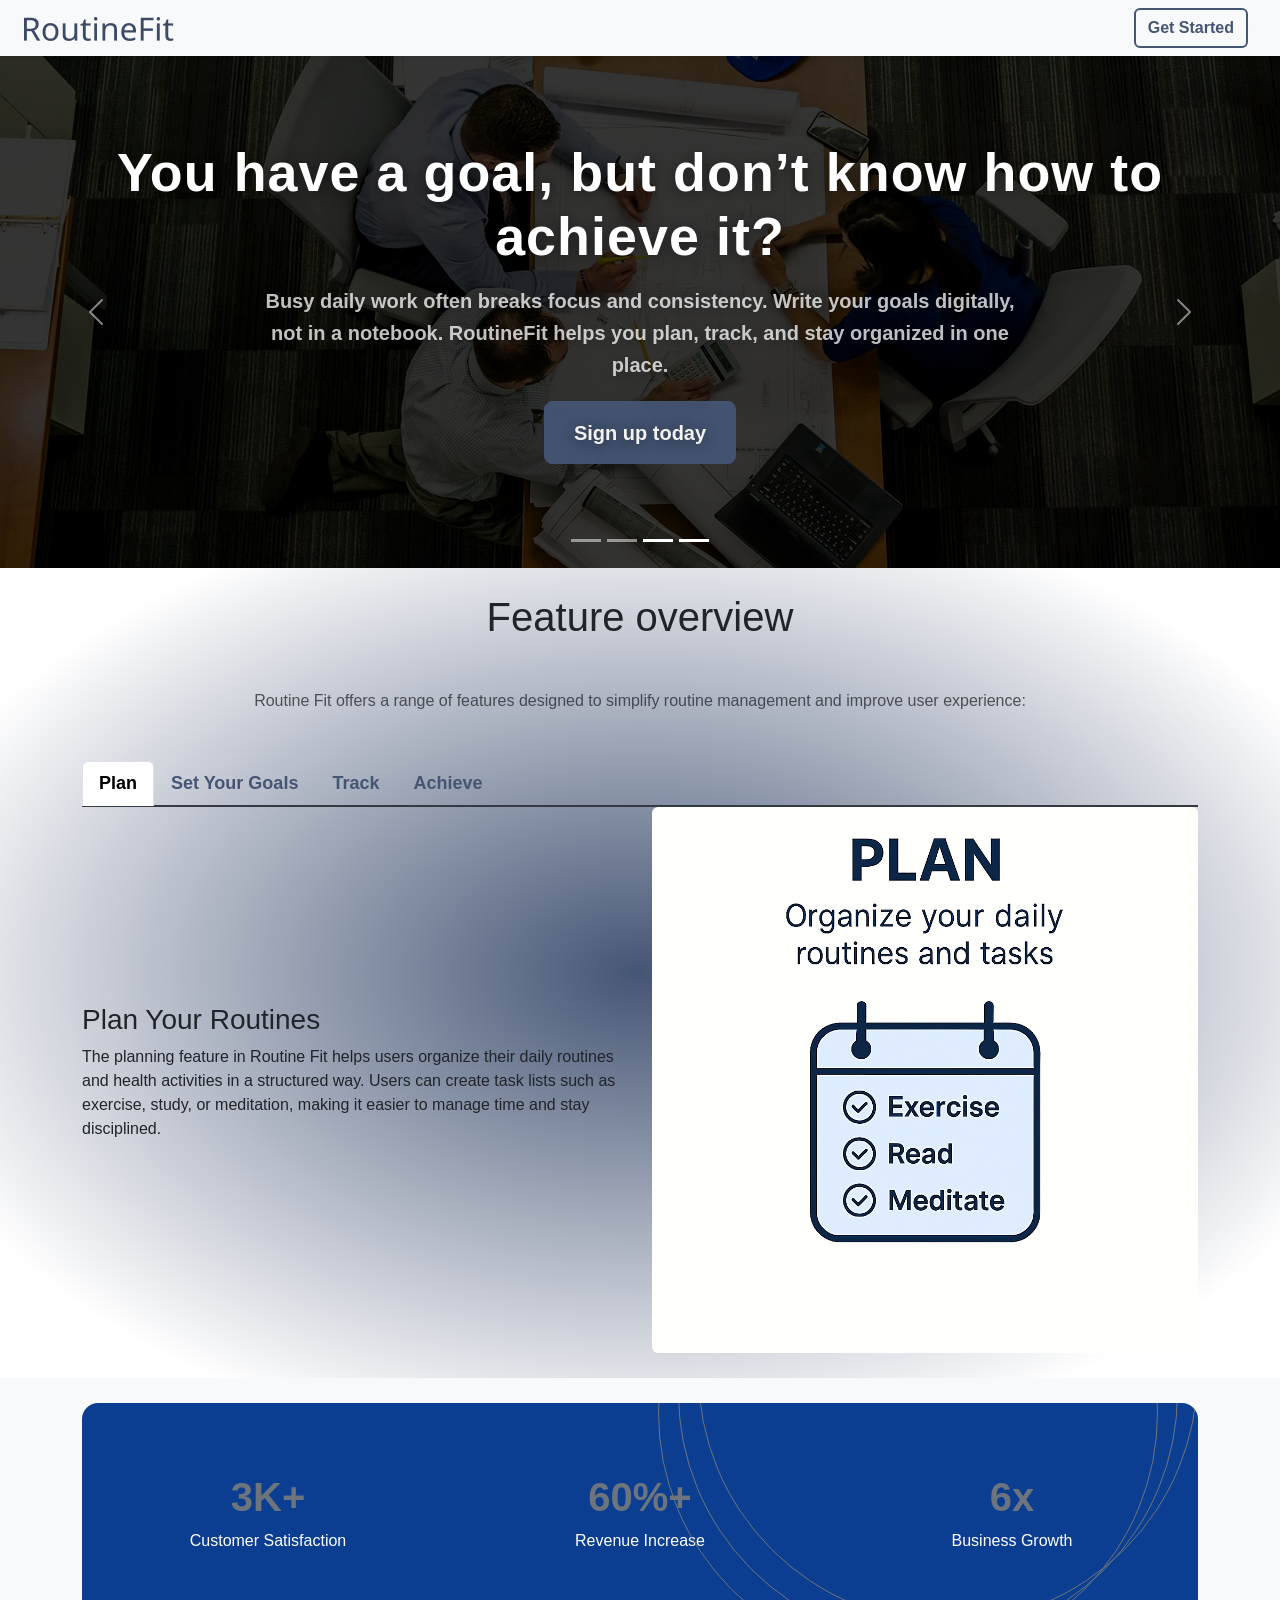
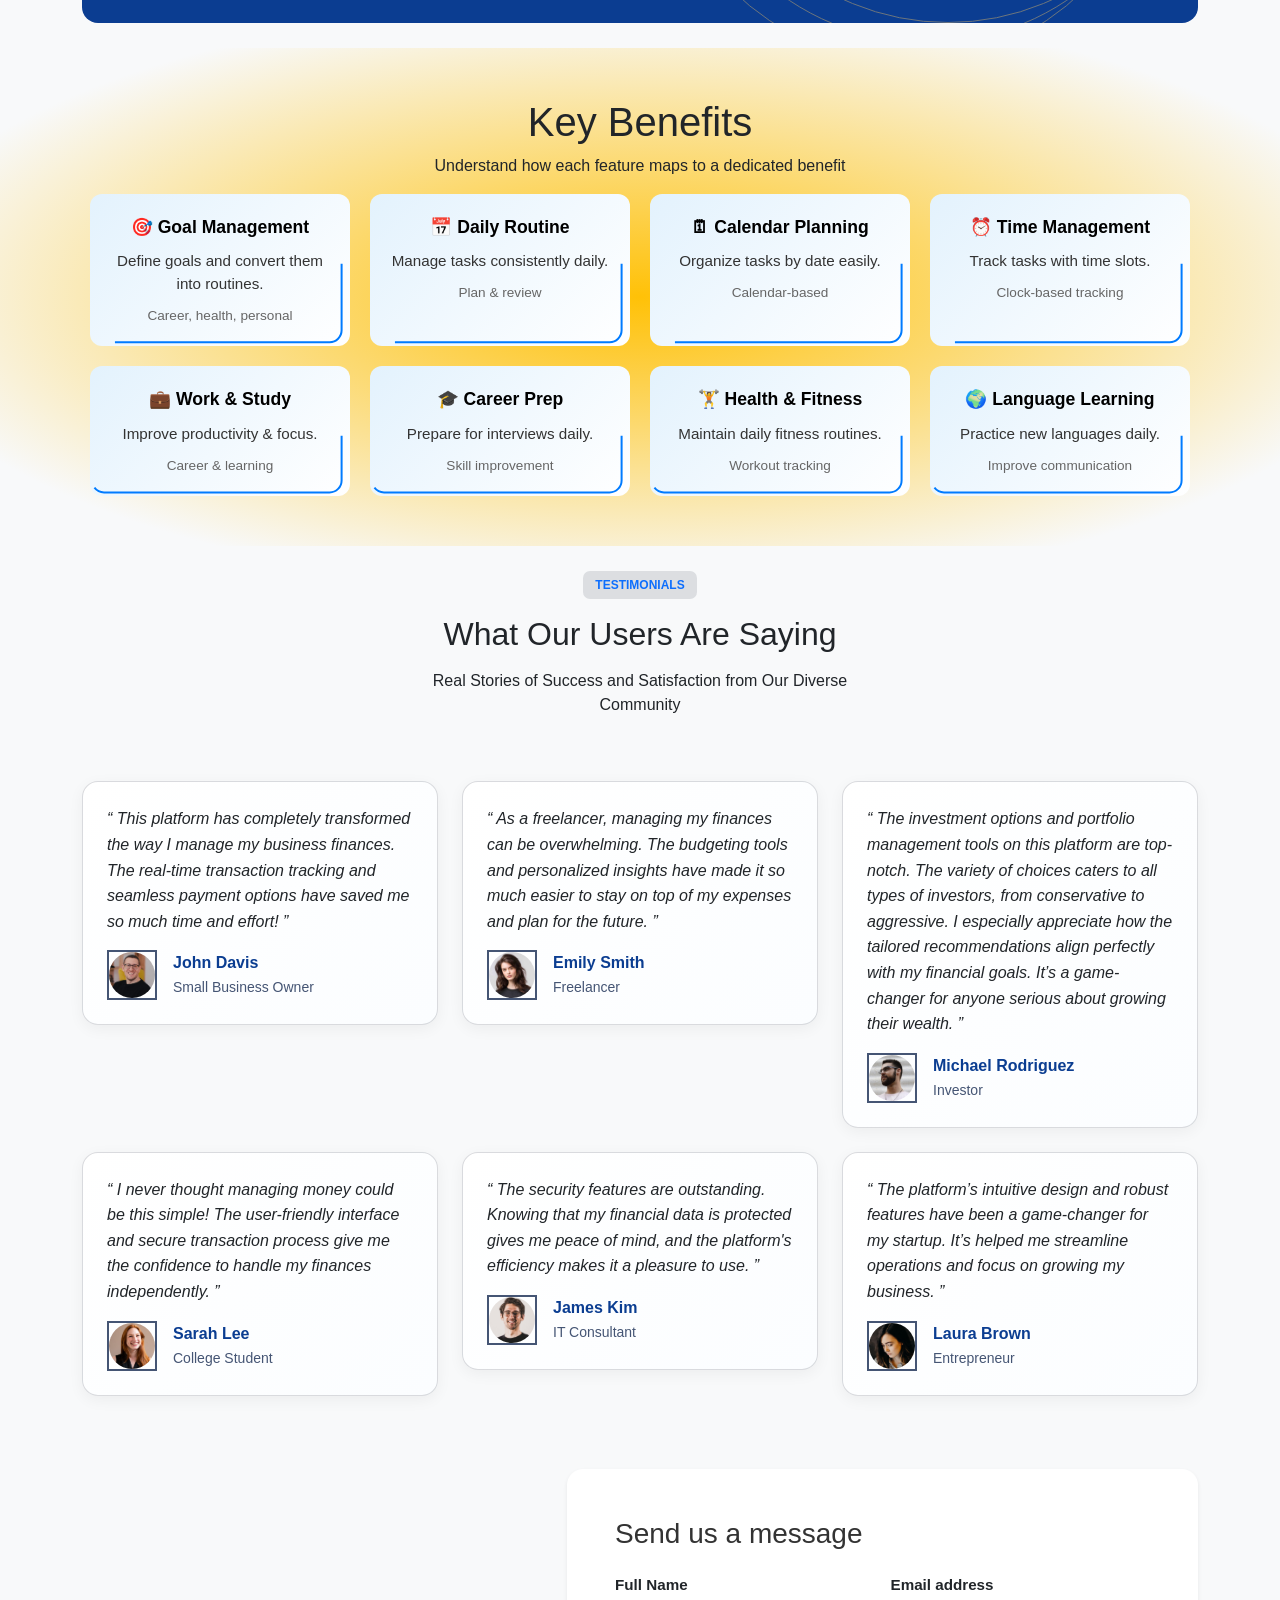
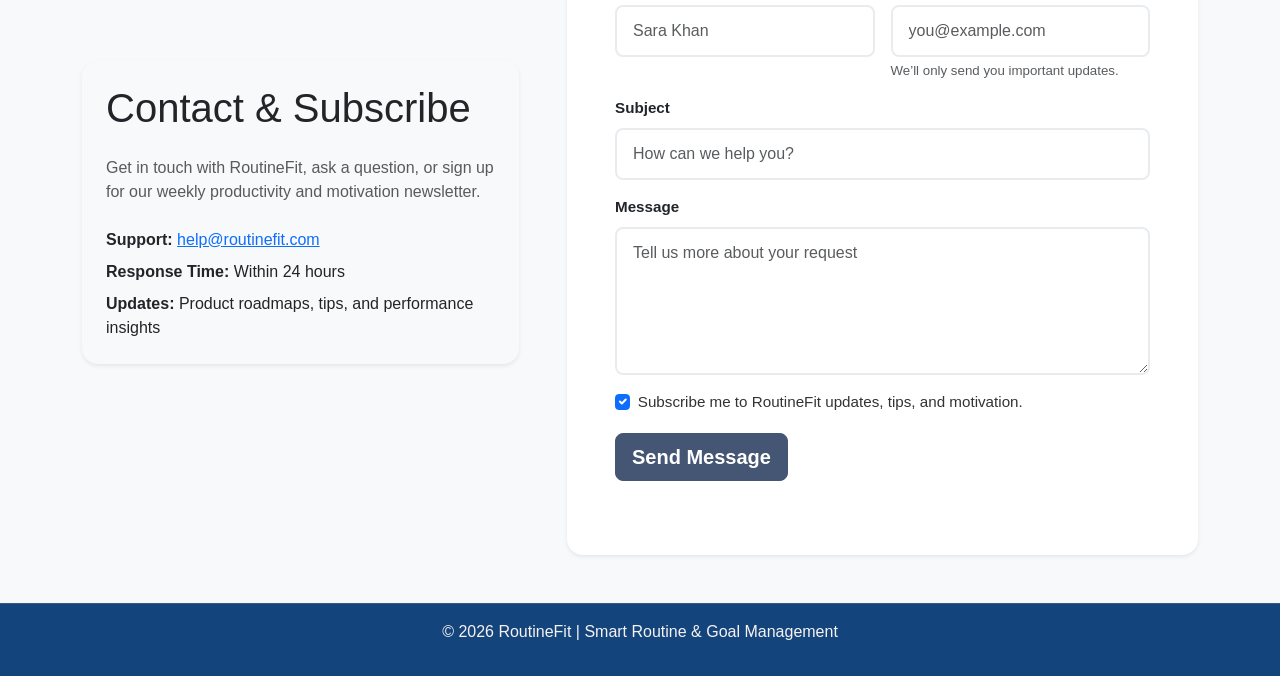
==== commit cdc15759: "add styling to existing code" ====
--- a/index.html
+++ b/index.html
@@ -20,7 +20,7 @@
       crossorigin="anonymous"
     />
     <link href="assets/css/style.css" rel="stylesheet" />
-    <link rel="icon" type="image/x-icon" href="/images/routinefit_favicon.ico">
+    <link rel="icon" type="image/x-icon" href="assets/images/routinefit_favicon.ico">
     <link rel="icon" type="image/png" href="assets/images/routinefit_favicon.ico" sizes="192x192">
     <link rel="apple-touch-icon" sizes="180x180" href="assets/images/routinefit_favicon.ico">
  </head>
@@ -205,7 +205,8 @@
           </button>
         </div>
       </section>
-      <section id="overview" class="my-5">
+   
+      <section id="overview" class="section">
             <div class="container">
         <div class="row routines-overview">
             <h1 class="mb-5 text-center">Feature overview</h1>
@@ -275,79 +276,209 @@
   </div>
   </div>
       </section>
-      <section id="benefits" class="my-5" role="region" aria-labelledby="benefits-heading">
-        <div class="container">
-        <h1 id="benefits-heading" class="text-center mb-5">Key benefits</h1>
-        <p class="text-center text-muted mb-5">Understand how each feature maps to a dedicated benefits and what you can accomplish</p>
-        <div class="row g-4 benefits-row">
-        <div class="col-md-6 col-lg-3 card border-success mb-3">
-        <div class="card-header bg-transparent border-success">Goal Management</div>
-        <div class="card-body text-success">
-        <p class="card-text">Helps users define what they want to achieve and convert goals into manageable routines instead of keeping goals only in mind or notebooks.</p>
-        </div>
-        <div class="card-footer bg-transparent border-success">Career, health, or personal life goals</div>
-        </div>
-        <div class="col-md-6 col-lg-3 card border-success mb-3" >
-        <div class="card-header bg-transparent border-success">Daily Routine Management
-        </div>
-        <div class="card-body text-success">
-        <p class="card-text">Supports users in organizing everyday activities to maintain consistency despite busy schedules.</p>
-        </div>
-        <div class="card-footer bg-transparent border-success">Add, complete, and review tasks</div>
-        </div>
-        <div class="col-md-6 col-lg-3 card border-success mb-3" >
-        <div class="card-header bg-transparent border-success">Calendar‑Based Planning</div>
-        <div class="card-body text-success">
-        <p class="card-text">Allows users to plan tasks day‑wise using a calendar instead of manual planners.</p>
-        </div>
-        <div class="card-footer bg-transparent border-success">Assign tasks to specific dates</div>
-        </div>
-        <div class="col-md-6 col-lg-3 card border-success mb-3">
-        <div class="card-header bg-transparent border-success">Time Management (Clock‑Wise Planning)</div>
-        <div class="card-body text-success">
-        <p class="card-text">Helps users organize tasks based on time to understand current position and required improvement.
-        </p>
-        </div>
-        <div class="card-footer bg-transparent border-success">Locate tasks by time slots</div>
-        </div>
-        <div class="col-md-6 col-lg-3 card border-success mb-3" >
-        <div class="card-header bg-transparent border-success">Work & Study Management</div>
-        <div class="card-body text-success">
-        <p class="card-text">Supports structured work and study routines to improve focus and performance.
-        </p>
-        </div>
-        <div class="card-footer bg-transparent border-success">Study and professional responsibilities</div>
-        </div>
-        <div class="col-md-6 col-lg-3 card border-success mb-3">
-        <div class="card-header bg-transparent border-success">Interview & Career Preparation</div>
-        <div class="card-body text-success">
-        <p class="card-text">Helps users prepare consistently for interviews and career growth.
-        </p>
-        </div>
-        <div class="card-footer bg-transparent border-success">Daily interview practice
-        </div>
-        </div>
-        <div class="col-md-6 col-lg-3 card border-success mb-3" >
-        <div class="card-header bg-transparent border-success">Health & Fitness Management
-        </div>
-        <div class="card-body text-success">
-        <p class="card-text">Helps users maintain physical health by integrating fitness routines into daily life.
-        </p>
-        </div>
-        <div class="card-footer bg-transparent border-success">Daily workouts
-        </div>
-        </div>
-        <div class="col-md-6 col-lg-3 card border-success mb-3">
-        <div class="card-header bg-transparent border-success">Language Learning</div>
-        <div class="card-body text-success">
-        <p class="card-text">Supports daily practice for learning a new language in a structured way.
-        </p>
-        </div>
-        <div class="card-footer bg-transparent border-success">Improve communication</div>
-        </div>
-        </div>
-        </div>
+         <section id="stats" class="section">
+          <div class="container">
+            <div class="row">
+              <div class="col-12">
+
+
+
+                <div class="d-flex flex-wrap content rounded-4 aos-init aos-animate" data-aos="fade-up" data-aos-delay="0">
+                  <div class="rounded-borders">
+                    <div class="rounded-border-1"></div>
+                    <div class="rounded-border-2"></div>
+                    <div class="rounded-border-3"></div>
+                  </div>
+                  <div class="col-12 col-sm-6 col-md-4 mb-4 mb-md-0 text-center">
+                    <div class="stat-item">
+             
+                      <h3 class="fs-1 fw-bold"><span class="counter" data-target="10">0</span><span>K+</span></h3>
+                      <p class="mb-0">Customer Satisfaction</p>
+                    </div>
+                  </div>
+                  <div class="col-12 col-sm-6 col-md-4 mb-4 mb-md-0 text-center aos-init aos-animate" data-aos="fade-up" data-aos-delay="200">
+                    <div class="stat-item">
+                      <h3 class="fs-1 fw-bold"> <span class="counter" data-target="200">0</span><span>%+</span></h3>
+                      <p class="mb-0">Revenue Increase</p>
+                    </div>
+                  </div>
+                  <div class="col-12 col-sm-6 col-md-4 mb-4 mb-md-0 text-center">
+                    <div class="stat-item">
+                      <h3 class="fs-1 fw-bold"><span class="counter" data-target="20" data-counter="0">20</span><span>x</span></h3>
+                      <p class="mb-0">Business Growth</p>
+                    </div>
+                  </div>
+                </div>
+              </div>
+            </div>
+          </div>
         </section>
+  
+<section id="benefits">
+  <h1>Key Benefits</h1>
+  <p>Understand how each feature maps to a dedicated benefit</p>
+
+  <div class="benefits-row">
+
+    <!-- 1 -->
+    <div class="custom-card">
+      <svg class="border-svg"><rect x="2" y="2" width="96%" height="96%" rx="12"/></svg>
+      <div class="card-header">🎯 Goal Management</div>
+      <div class="card-body">Define goals and convert them into routines.</div>
+      <div class="card-footer">Career, health, personal</div>
+    </div>
+
+    <!-- 2 -->
+    <div class="custom-card">
+      <svg class="border-svg"><rect x="2" y="2" width="96%" height="96%" rx="12"/></svg>
+      <div class="card-header">📅 Daily Routine</div>
+      <div class="card-body">Manage tasks consistently daily.</div>
+      <div class="card-footer">Plan & review</div>
+    </div>
+
+    <!-- 3 -->
+    <div class="custom-card">
+      <svg class="border-svg"><rect x="2" y="2" width="96%" height="96%" rx="12"/></svg>
+      <div class="card-header">🗓 Calendar Planning</div>
+      <div class="card-body">Organize tasks by date easily.</div>
+      <div class="card-footer">Calendar-based</div>
+    </div>
+
+    <!-- 4 -->
+    <div class="custom-card">
+      <svg class="border-svg"><rect x="2" y="2" width="96%" height="96%" rx="12"/></svg>
+      <div class="card-header">⏰ Time Management</div>
+      <div class="card-body">Track tasks with time slots.</div>
+      <div class="card-footer">Clock-based tracking</div>
+    </div>
+
+    <!-- 5 -->
+    <div class="custom-card">
+      <svg class="border-svg"><rect x="2" y="2" width="96%" height="96%" rx="12"/></svg>
+      <div class="card-header">💼 Work & Study</div>
+      <div class="card-body">Improve productivity & focus.</div>
+      <div class="card-footer">Career & learning</div>
+    </div>
+
+    <!-- 6 -->
+    <div class="custom-card">
+      <svg class="border-svg"><rect x="2" y="2" width="96%" height="96%" rx="12"/></svg>
+      <div class="card-header">🎓 Career Prep</div>
+      <div class="card-body">Prepare for interviews daily.</div>
+      <div class="card-footer">Skill improvement</div>
+    </div>
+
+    <!-- 7 -->
+    <div class="custom-card">
+      <svg class="border-svg"><rect x="2" y="2" width="96%" height="96%" rx="12"/></svg>
+      <div class="card-header">🏋 Health & Fitness</div>
+      <div class="card-body">Maintain daily fitness routines.</div>
+      <div class="card-footer">Workout tracking</div>
+    </div>
+
+    <!-- 8 -->
+    <div class="custom-card">
+      <svg class="border-svg"><rect x="2" y="2" width="96%" height="96%" rx="12"/></svg>
+      <div class="card-header">🌍 Language Learning</div>
+      <div class="card-body">Practice new languages daily.</div>
+      <div class="card-footer">Improve communication</div>
+    </div>
+
+  </div>
+</section>
+  <!-- ======= Testimonials =======-->
+        <section class="section testimonials__v2" id="testimonials">
+          <div class="container">
+            <div class="row mb-5">
+              <div class="col-lg-5 mx-auto text-center"><span class="subtitle text-uppercase mb-3" data-aos="fade-up" data-aos-delay="0">Testimonials</span>
+                <h2 class="mb-3" data-aos="fade-up" data-aos-delay="100">What Our Users Are Saying</h2>
+                <p data-aos="fade-up" data-aos-delay="200">Real Stories of Success and Satisfaction from Our Diverse Community</p>
+              </div>
+            </div>
+            <div class="row g-4" data-masonry="{&quot;percentPosition&quot;: true }">
+              <div class="col-md-6 col-lg-4" data-aos="fade-up" data-aos-delay="0">
+                <div class="testimonial rounded-4 p-4">
+                  <blockquote class="mb-3">
+                     &ldquo;
+                    This platform has completely transformed the way I manage my business finances. The real-time transaction tracking and seamless payment options have saved me so much time and effort!
+                    &rdquo;
+                  </blockquote>
+                  <div class="testimonial-author d-flex gap-3 align-items-center">
+                    <div class="author-img"><img class="rounded-circle img-fluid" src="assets/images/person-sq-2-min.jpg" alt="FreeBootstrap.net image placeholder"></div>
+                    <div class="lh-base"><strong class="d-block">John Davis</strong><span>Small Business Owner</span></div>
+                  </div>
+                </div>
+              </div>
+              <div class="col-md-6 col-lg-4" data-aos="fade-up" data-aos-delay="100">
+                <div class="testimonial rounded-4 p-4">
+                  <blockquote class="mb-3">
+                     &ldquo;
+                    As a freelancer, managing my finances can be overwhelming. The budgeting tools and personalized insights have made it so much easier to stay on top of my expenses and plan for the future.
+                    &rdquo;
+                  </blockquote>
+                  <div class="testimonial-author d-flex gap-3 align-items-center">
+                    <div class="author-img"><img class="rounded-circle img-fluid" src="assets/images/person-sq-1-min.jpg" alt="FreeBootstrap.net image placeholder"></div>
+                    <div class="lh-base"><strong class="d-block">Emily Smith</strong><span>Freelancer</span></div>
+                  </div>
+                </div>
+              </div>
+              <div class="col-md-6 col-lg-4" data-aos="fade-up" data-aos-delay="200">
+                <div class="testimonial rounded-4 p-4">
+                  <blockquote class="mb-3">
+                     &ldquo;
+                    The investment options and portfolio management tools on this platform are top-notch. The variety of choices caters to all types of investors, from conservative to aggressive. I especially appreciate how the tailored recommendations align perfectly with my financial goals. It’s a game-changer for anyone serious about growing their wealth.
+                    &rdquo;
+                  </blockquote>
+                  <div class="testimonial-author d-flex gap-3 align-items-center">
+                    <div class="author-img"><img class="rounded-circle img-fluid" src="assets/images/person-sq-5-min.jpg" alt="FreeBootstrap.net image placeholder"></div>
+                    <div class="lh-base"><strong class="d-block">Michael Rodriguez</strong><span>Investor</span></div>
+                  </div>
+                </div>
+              </div>
+              <div class="col-md-6 col-lg-4" data-aos="fade-up" data-aos-delay="300">
+                <div class="testimonial rounded-4 p-4">
+                  <blockquote class="mb-3">
+                     &ldquo;
+                    I never thought managing money could be this simple! The user-friendly interface and secure transaction process give me the confidence to handle my finances independently.
+                    &rdquo;
+                  </blockquote>
+                  <div class="testimonial-author d-flex gap-3 align-items-center">
+                    <div class="author-img"><img class="rounded-circle img-fluid" src="assets/images/person-sq-3-min.jpg" alt="FreeBootstrap.net image placeholder"></div>
+                    <div class="lh-base"><strong class="d-block">Sarah Lee</strong><span>College Student</span></div>
+                  </div>
+                </div>
+              </div>
+              <div class="col-md-6 col-lg-4" data-aos="fade-up" data-aos-delay="400">
+                <div class="testimonial rounded-4 p-4">
+                  <blockquote class="mb-3">
+                     &ldquo;
+                    The security features are outstanding. Knowing that my financial data is protected gives me peace of mind, and the platform's efficiency makes it a pleasure to use.
+                    &rdquo;
+                  </blockquote>
+                  <div class="testimonial-author d-flex gap-3 align-items-center">
+                    <div class="author-img"><img class="rounded-circle img-fluid" src="assets/images/person-sq-7-min.jpg" alt="FreeBootstrap.net image placeholder"></div>
+                    <div class="lh-base"><strong class="d-block">James Kim</strong><span>IT Consultant</span></div>
+                  </div>
+                </div>
+              </div>
+              <div class="col-md-6 col-lg-4" data-aos="fade-up" data-aos-delay="500">
+                <div class="testimonial rounded-4 p-4">
+                  <blockquote class="mb-3">
+                     &ldquo;
+                    The platform’s intuitive design and robust features have been a game-changer for my startup. It’s helped me streamline operations and focus on growing my business.
+                    &rdquo;
+                  </blockquote>
+                  <div class="testimonial-author d-flex gap-3 align-items-center">
+                    <div class="author-img"><img class="rounded-circle img-fluid" src="assets/images/person-sq-8-min.jpg" alt="FreeBootstrap.net image placeholder"></div>
+                    <div class="lh-base"><strong class="d-block">Laura Brown</strong><span>Entrepreneur</span></div>
+                  </div>
+                </div>
+              </div>
+            </div>
+          </div>
+        </section>
+        <!-- Testimonials-->
+     
       <section id="contact-form" class="my-5">
     <div class="container">
         <div class="row align-items-center g-5">
--- a/assets/css/style.css
+++ b/assets/css/style.css
@@ -13,6 +13,7 @@
     --blue-tint: #E3F2FD;
     --dark-bg: #263238;
     --bs-light: #f8f9fa;
+        --inverse-color-rgb: 73, 75, 91;
 
 }
 
@@ -29,49 +30,95 @@
     background-color: var(--bs-light) !important;
     color: var(--dark-gray);
     font-family: "Segoe UI", "Roboto", "Helvetica Neue", Arial, sans-serif;
-    line-height: 1.6;
-    min-height: 100vh;
-}
-
-/* Navbar Styling */
-.logo {
-    width: 100%;
-    height: 100%;
-}
-
-.navbar {
-    color: #F7F2F2;
-    background-color: var(--light-bg) !important;
-    box-shadow: 0 2px 4px rgba(0, 0, 0, 0.1);
-    padding: 1rem 0;
-}
-
-
-.navbar-brand {
-    display: flex;
-    align-items: center;
-    font-size: 1.5rem;
-    color: #455574 !important;
-    transition: color 0.3s ease;
-}
-
-.navbar-brand:hover {
-    color: #455574 !important;
-}
-
-.brand-text {
-    font-weight: 700;
-    letter-spacing: 0.5px;
-    background: linear-gradient(135deg, var(--dark-bg), var(--dark-blue));
-    -webkit-background-clip: text;
-    -webkit-text-fill-color: transparent;
-    background-clip: text;
-    white-space: nowrap;
-}
-
-.nav-link {
-    color: #455574 !important;
-}
+  
+    }
+
+    /* Responsive grid for benefit cards */
+
+
+
+/* Section */
+#benefits {
+  padding: 50px 20px;
+  text-align: center;
+}
+
+/* Grid layout */
+.benefits-row {
+  display: flex;
+  flex-wrap: wrap;
+  justify-content: center;
+  gap: 20px;
+}
+
+/* Card */
+.custom-card {
+  position: relative;
+  width: 260px;
+  padding: 20px;
+  border-radius: 12px;
+  background: linear-gradient(135deg, #e3f2fd, #ffffff);
+  color: #000;
+  overflow: hidden;
+  transition: 0.3s;
+}
+
+.custom-card:hover {
+  transform: translateY(-8px);
+}
+
+/* SVG border */
+.border-svg {
+  position: absolute;
+  inset: 0;
+  width: 100%;
+  height: 100%;
+  pointer-events: none;
+}
+
+
+
+.border-svg rect {
+  fill: none;
+  stroke: #007bff;
+  stroke-width: 2;
+
+  stroke-dasharray: 300;
+  stroke-dashoffset: 300;
+
+  /* ✅ continuous animation */
+  animation: moveBorder 3s linear infinite;
+}
+
+/* ✅ animation */
+@keyframes moveBorder {
+  from {
+    stroke-dashoffset: 300;
+  }
+  to {
+    stroke-dashoffset: 0;
+  }
+}
+
+/* Text */
+.card-header {
+  font-weight: 700;
+  font-size: 1.1rem;
+  margin-bottom: 10px;
+}
+
+.card-body {
+  font-size: 0.95rem;
+  margin-bottom: 10px;
+}
+
+.card-footer {
+  font-size: 0.85rem;
+  color: #333;
+}
+
+
+
 
 .nav-link:focus {
     outline: 3px solid #455574 !important;
@@ -83,6 +130,20 @@
     color: #455574 !important;
     border-color: #455574 !important;
     transition: all 0.3s ease;
+}
+.card-header {
+  font-weight: 700;
+  font-size: 1.1rem;
+}
+
+.card-body {
+  font-size: 0.95rem;
+  color: #333 !important;
+}
+
+.card-footer {
+  font-size: 0.85rem;
+  color: #666 !important;
 }
 
 /* Button Styling */
@@ -119,8 +180,20 @@
     transform: translateY(-2px);
     box-shadow: 0 4px 8px rgba(24, 90, 219, 0.4);
 }
+.section{
+    padding-top: 25px;
+    padding-bottom: 25px;
+}
 
 /* Nav tabs Styling */
+.nav-tabs{
+    border-bottom: 2px solid var(--charcoal);
+    
+}
+.nav-tabs :hover{
+    outline: 1px solid var(--bs-secondary-rgb);
+    
+}
 
 .nav-tabs .nav-link {
     color: var(--primary-blue);
@@ -242,7 +315,81 @@
 }
 
 .carousel-item {
+    position: relative;
     height: 32rem;
+    overflow: hidden;
+}
+
+.carousel-item::before {
+    content: "";
+    position: absolute;
+    inset: 0;
+    background: rgba(0, 0, 0, 0.45);
+    z-index: 1;
+    pointer-events: none;
+}
+
+.carousel-item img {
+    display: block;
+    width: 100%;
+    height: 100%;
+    object-fit: cover;
+    object-position: center;
+    filter: brightness(0.38) saturate(1.05) contrast(1.05);
+}
+
+.carousel-caption {
+    position: absolute;
+    inset: 0;
+    z-index: 2;
+    display: flex;
+    flex-direction: column;
+    justify-content: center;
+    align-items: center;
+    text-align: center !important;
+    padding: 0 1.5rem;
+    color: #ffffff;
+}
+
+.carousel-caption h1,
+.carousel-caption p,
+.carousel-caption .btn {
+    text-shadow: 0 2px 14px rgba(0, 0, 0, 0.45);
+}
+
+.carousel-caption h1 {
+    font-size: clamp(2rem, 4.2vw, 3.5rem);
+    font-weight: 800;
+    letter-spacing: 0.02em;
+    margin-bottom: 1rem;
+}
+
+.carousel-caption p {
+    font-size: clamp(1rem, 1.8vw, 1.25rem);
+    font-weight: 600;
+    line-height: 1.6;
+    max-width: 760px;
+    opacity: 0.95;
+    margin-bottom: 1.3rem;
+}
+
+.carousel-caption .btn {
+    font-weight: 700;
+    padding: 0.95rem 1.8rem;
+}
+
+@media (max-width: 768px) {
+    .carousel-item {
+        height: 28rem;
+    }
+
+    .carousel-caption h1 {
+        font-size: clamp(1.6rem, 6vw, 2.4rem);
+    }
+
+    .carousel-caption p {
+        font-size: 1rem;
+    }
 }
 
 .grid-item {
@@ -260,55 +407,99 @@
     height: 140px;
 }
 
-#heroBanner {
-    margin-bottom: 3rem;
-}
+
 
 #heroBanner .container {
     padding: 0;
 }
 
 
-.carousel-item img {
-    max-width: 100%;
-    height: 100%;
-
-    filter: brightness(150%) !important;
-    filter: contrast(150%) !important;
-    filter: drop-shadow(10px 10px 7px lightblue) !important;
-    filter: grayscale(60%) !important;
-    filter: hue-rotate(-90deg) !important;
-    filter: invert(0.3) !important;
-    filter: saturate(1.1rem) !important;
-    width: 100%;
-
-    object-fit: cover;
-    object-position: center;
-
-    width: 100%;
-    height: 100%;
-    object-fit: cover;
-    object-position: center;
-    background-position: 80% 100%;
-    background-size: cover;
-    background-repeat: no-repeat;
-
-}
-
-#benefits {
-    background-color: var(--white);
-    margin-bottom: 3rem;
-    padding-top: 25px;
-
-}
-
-.card {
-    margin-right: 2rem;
-}
-
-#overview {
-    margin-bottom: 3rem;
-}
+ #stats .content {
+  padding-top: 70px;
+  padding-bottom: 70px;
+  background-color: var(--dark-blue);
+  color: var(--bs-white);
+  overflow: hidden;
+  position: relative;
+}
+#stats .content h3 {
+  color: var(--bs-secondary);
+}
+#stats .content .rounded-borders {
+  position: absolute;
+  bottom: 0;
+  right: 0;
+  width: 500px;
+  height: 500px;
+}
+#stats .content .rounded-borders .rounded-border-1,
+#stats .content .rounded-borders .rounded-border-2,
+#stats .content .rounded-borders .rounded-border-3 {
+  border: 1px solid var(--bs-secondary);
+  width: 500px;
+  height: 500px;
+  border-radius: 50%;
+  position: absolute;
+}
+#stats .content .rounded-borders .rounded-border-1 {
+  right: 20px;
+  top: 20px;
+}
+#stats .content .rounded-borders .rounded-border-2 {
+  right: 40px;
+  top: 40px;
+}
+
+.testimonials__v2 .subtitle {
+  background-color: rgba(var(--bs-secondary-rgb), 0.2);
+  color: var(--bs-primary);
+  display: inline-block;
+  padding: 5px 12px;
+  border-radius: 7px;
+  font-weight: 600;
+  font-size: 0.75rem;
+  margin-bottom: 10px;
+}
+
+.testimonials__v2 .testimonial {
+  border: 1px solid rgba(var(--inverse-color-rgb), 0.2);
+  border-radius: 1rem;
+  background: linear-gradient(135deg, #ffffff 0%, #fbfdff 100%);
+  transition: all 0.3s ease;
+  box-shadow: 0 4px 15px rgba(0, 0, 0, 0.05);
+}
+
+.testimonials__v2 .testimonial:hover {
+  transform: translateY(-8px);
+  box-shadow: 0 16px 40px rgba(17, 24, 39, 0.12);
+  border-color: var(--primary-blue);
+}
+
+.testimonials__v2 .testimonial blockquote {
+  color: var(--dark-gray);
+  font-style: italic;
+  line-height: 1.6;
+}
+
+.testimonials__v2 .testimonial-author .author-img {
+  -webkit-box-flex: 0;
+      -ms-flex: 0 0 50px;
+          flex: 0 0 50px;
+  border: 2px solid var(--primary-blue);
+}
+
+.testimonials__v2 .testimonial-author strong {
+  color: var(--dark-blue);
+  font-weight: 700;
+}
+
+.testimonials__v2 .testimonial-author span {
+  color: var(--primary-blue);
+  font-size: 0.875rem;
+}
+
+
+
 
 #contact-form {
     margin-bottom: 3rem;
@@ -328,27 +519,6 @@
     max-width: 18rem;
 }
 
-#benefits .card {
-    box-shadow: 0 4px 12px rgba(0, 0, 0, 0.1);
-    transition: all 0.3s ease;
-    cursor: pointer;
-
-}
-
-/* Optional section animations */
-#benefits .card-header,
-#benefits .card-footer {
-    transition: background 0.3s ease;
-}
-
-#benefits .card-body:hover {
-    /* transform: translateY(-10px);
-    box-shadow: 0 8px 20px rgba(0,0,0,0.2); */
-
-    transform: translateY(-10px) scale(1.02);
-    box-shadow: 0 12px 25px rgba(0, 0, 0, 0.2);
-
-}
 
 .border-success .text-success {
     color: #455574 !important;
@@ -359,16 +529,7 @@
     margin-top: 2rem;
 }
 
-/* Alternate background colors */
-#benefits .card:nth-child(odd) {
-    background-color: var(--blue-tint);
-    /* Blue */
-}
-
-#benefits .card:nth-child(even) {
-    background-color: var(--bs-light);
-    /* Orange */
-}
+
 
 
 /* Responsive */
@@ -1647,4 +1808,16 @@
             .modal-content-custom {
                 padding: 30px 20px;
             }
-        }+        }
+
+    
+
+    /* Section wise color*/
+
+    #overview{
+        background: radial-gradient(60% 60%, var(--primary-blue), var(--white));
+    }
+    #benefits{
+         background-image: radial-gradient(60% 60%, var(--warning-amber), var(--bs-light));
+       
+    }
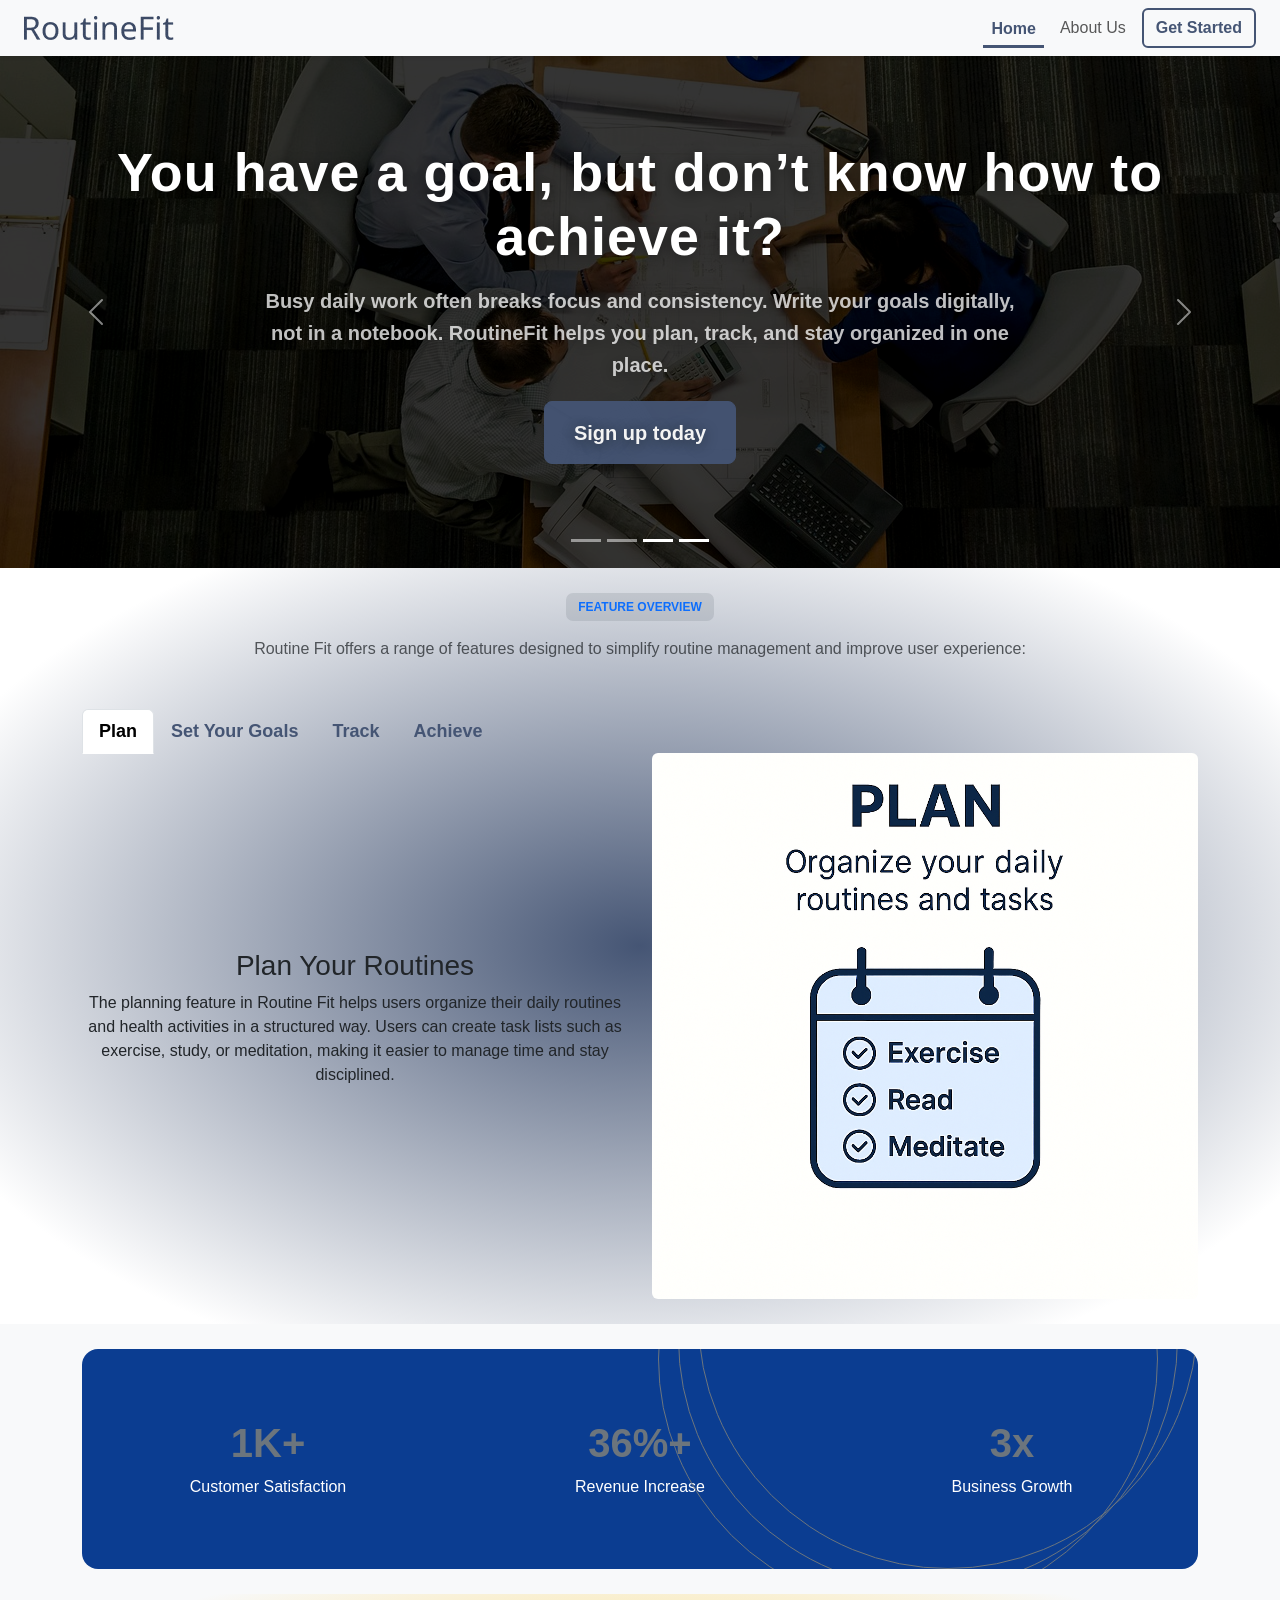
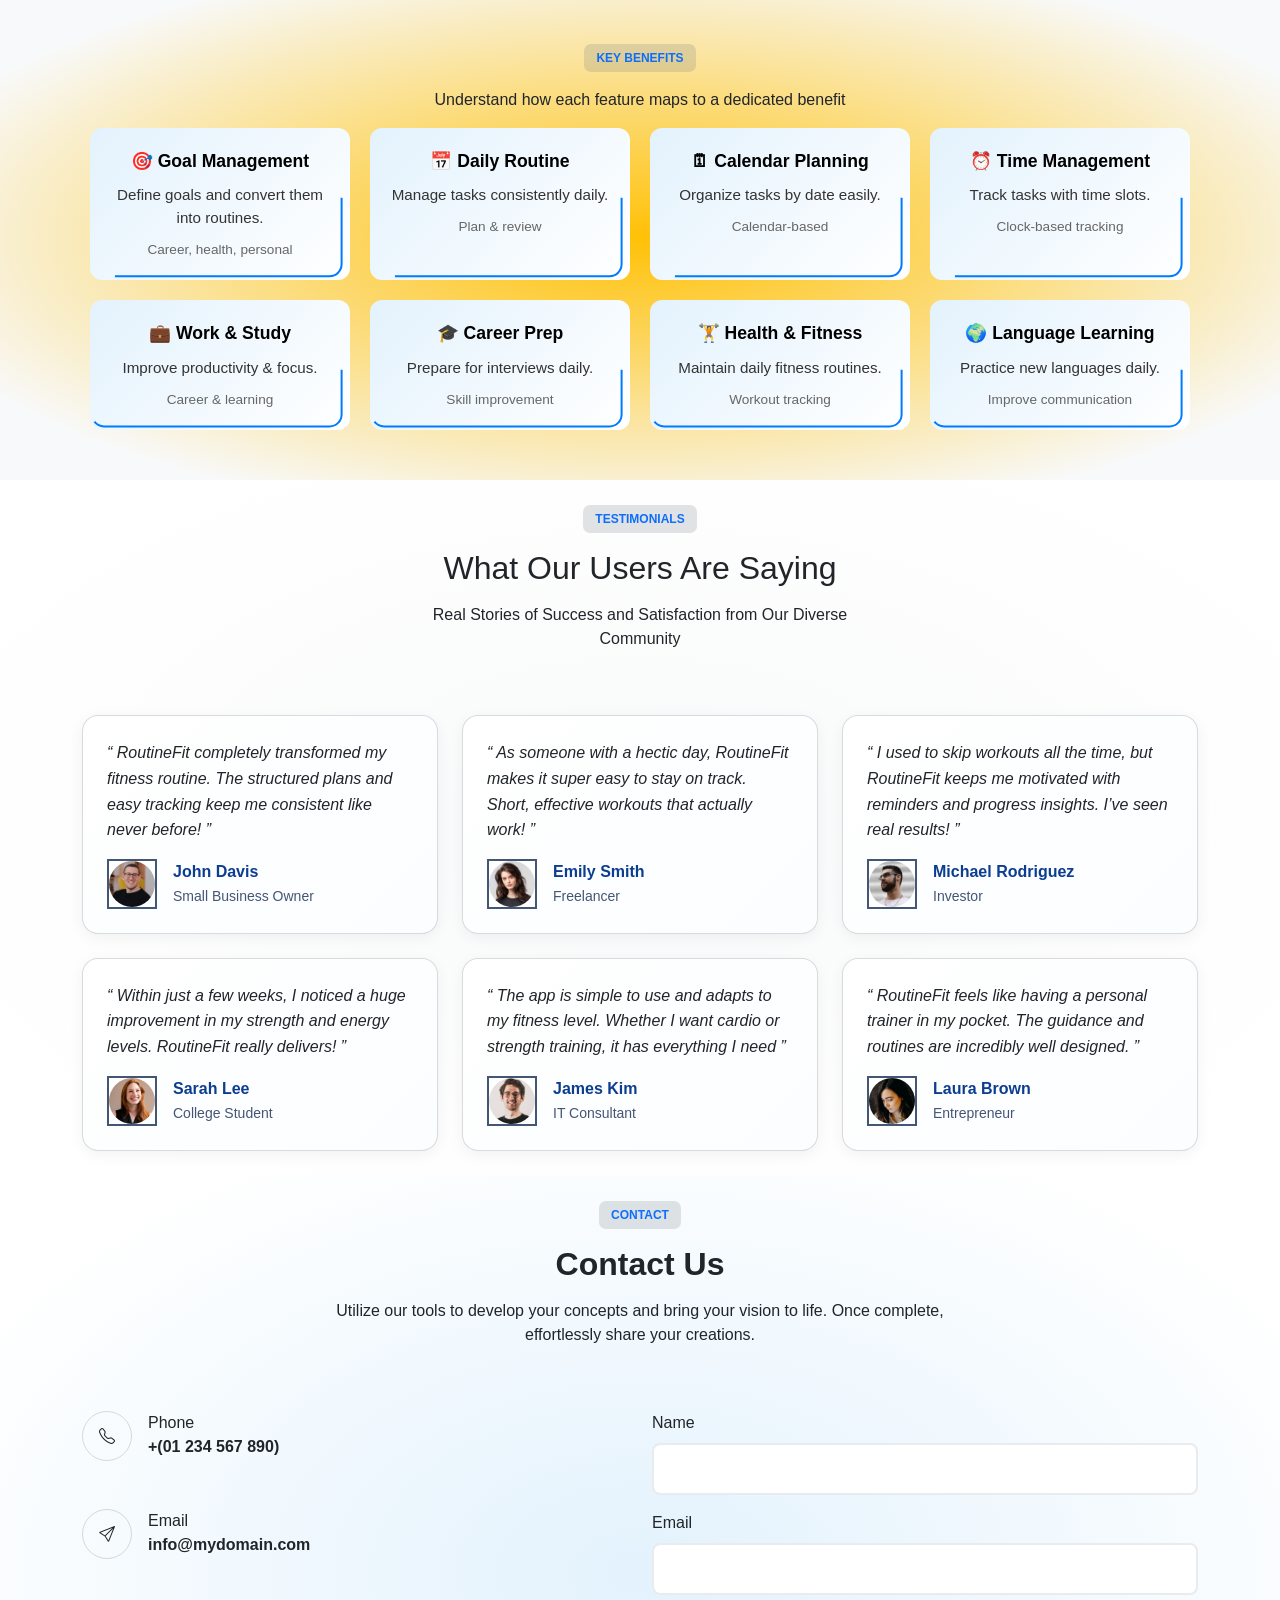
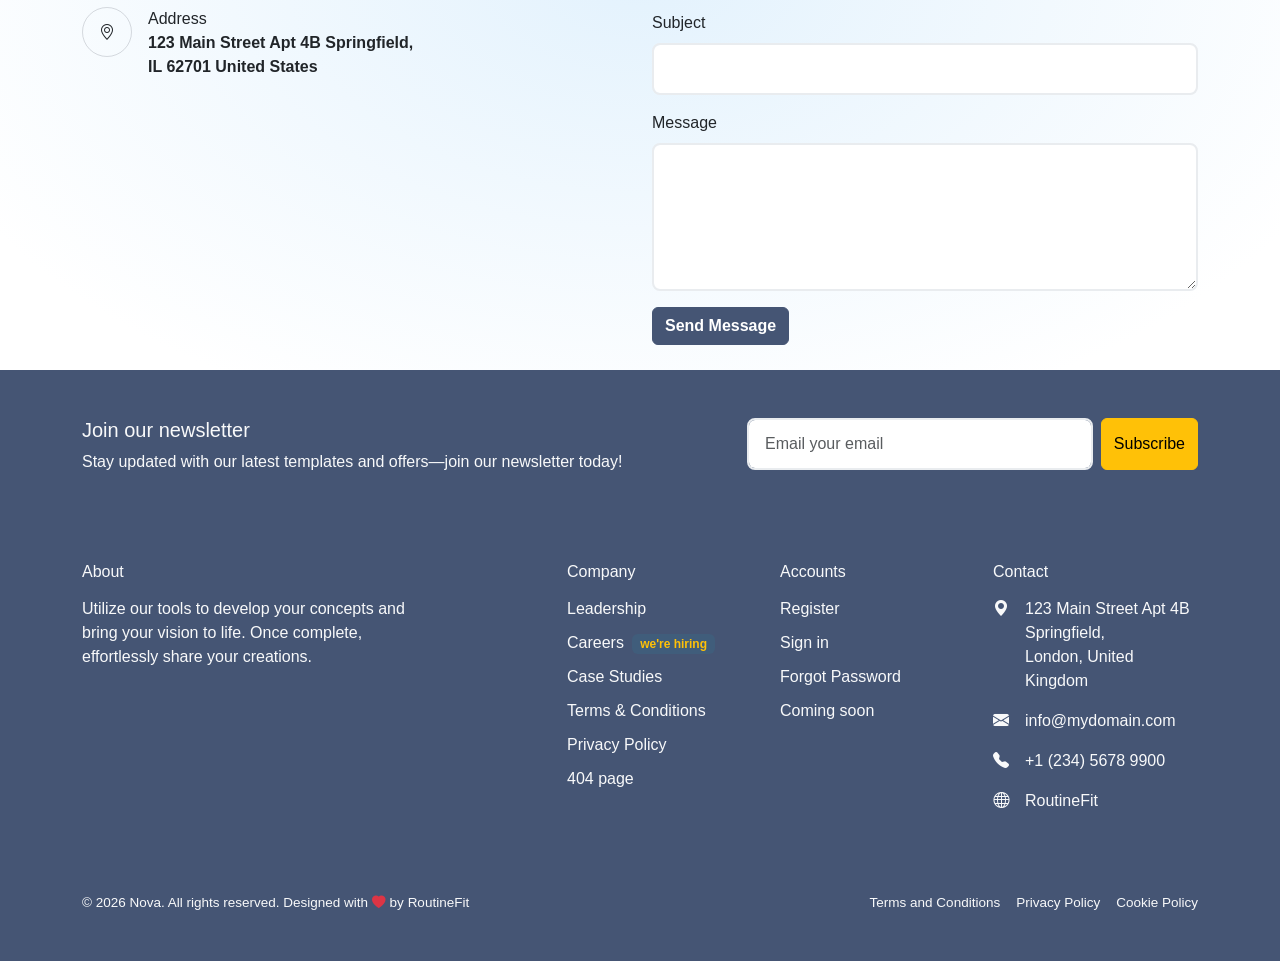
==== commit b23d5b93: "change design" ====
--- a/index.html
+++ b/index.html
@@ -20,27 +20,48 @@
       crossorigin="anonymous"
     />
     <link href="assets/css/style.css" rel="stylesheet" />
+    <link rel="stylesheet" href="https://cdn.jsdelivr.net/npm/bootstrap-icons@1.10.5/font/bootstrap-icons.css">
     <link rel="icon" type="image/x-icon" href="assets/images/routinefit_favicon.ico">
     <link rel="icon" type="image/png" href="assets/images/routinefit_favicon.ico" sizes="192x192">
     <link rel="apple-touch-icon" sizes="180x180" href="assets/images/routinefit_favicon.ico">
  </head>
   <body>
     <header> 
-      <nav class="navbar sticky-top bg-light shadow-sm">
+      <nav class="navbar sticky-top navbar-expand-lg navbar-light bg-light shadow-sm">
         <div class="container-fluid px-4">
-          <a class="navbar-brand fw-bold" href="index.html">
+          <a class="navbar-brand fw-bold d-flex align-items-center" href="index.html">
             <img
               loading="lazy"
               src="assets/images/RoutineFit.png"
               alt="RoutineFit Logo"
               class="logo d-inline-block align-text-top me-2"
             />
+            <span class="brand-text"></span>
           </a>
-          <div class="ms-auto">
-         <a href="signing.html" class="btn btn-outline-primary me-2">
-              Get Started
-            </a>
-      </div>
+          <button
+            class="navbar-toggler"
+            type="button"
+            data-bs-toggle="collapse"
+            data-bs-target="#mainNav"
+            aria-controls="mainNav"
+            aria-expanded="false"
+            aria-label="Toggle navigation"
+          >
+            <span class="navbar-toggler-icon"></span>
+          </button>
+          <div class="collapse navbar-collapse" id="mainNav">
+            <ul class="navbar-nav ms-auto align-items-lg-center gap-2">
+              <li class="nav-item">
+                <a class="nav-link active" aria-current="page" href="index.html">Home</a>
+              </li>
+              <li class="nav-item">
+                <a class="nav-link" href="page-about.html">About Us</a>
+              </li>
+              <li class="nav-item">
+                <a class="btn btn-outline-primary" href="signing.html">Get Started</a>
+              </li>
+            </ul>
+          </div>
         </div>
       </nav>
     </header>
@@ -206,11 +227,11 @@
         </div>
       </section>
    
-      <section id="overview" class="section">
+      <section id="overview" class="section mx-auto text-center">
+            <span class="subtitle text-uppercase mb-3" data-aos="fade-up" data-aos-delay="0"> Feature overview</span>
+             <p class="text-center text-muted mb-5">Routine Fit offers a range of features designed to simplify routine management and improve user experience:</p>
             <div class="container">
         <div class="row routines-overview">
-            <h1 class="mb-5 text-center">Feature overview</h1>
-            <p class="text-center text-muted mb-5">Routine Fit offers a range of features designed to simplify routine management and improve user experience:</p>
         <div class="col-md-12 col-lg-12">
    <ul class="nav nav-tabs" id="myTab" role="tablist">
   <li class="nav-item" role="presentation">
@@ -280,10 +301,7 @@
           <div class="container">
             <div class="row">
               <div class="col-12">
-
-
-
-                <div class="d-flex flex-wrap content rounded-4 aos-init aos-animate" data-aos="fade-up" data-aos-delay="0">
+<div class="d-flex flex-wrap content rounded-4 aos-init aos-animate" data-aos="fade-up" data-aos-delay="0">
                   <div class="rounded-borders">
                     <div class="rounded-border-1"></div>
                     <div class="rounded-border-2"></div>
@@ -313,21 +331,16 @@
             </div>
           </div>
         </section>
-  
 <section id="benefits">
-  <h1>Key Benefits</h1>
+  <span class="subtitle text-uppercase mb-3" data-aos="fade-up" data-aos-delay="0">Key Benefits</span>
   <p>Understand how each feature maps to a dedicated benefit</p>
-
-  <div class="benefits-row">
-
-    <!-- 1 -->
+  <div class="benefits-row"> <!-- 1 -->
     <div class="custom-card">
       <svg class="border-svg"><rect x="2" y="2" width="96%" height="96%" rx="12"/></svg>
       <div class="card-header">🎯 Goal Management</div>
       <div class="card-body">Define goals and convert them into routines.</div>
       <div class="card-footer">Career, health, personal</div>
     </div>
-
     <!-- 2 -->
     <div class="custom-card">
       <svg class="border-svg"><rect x="2" y="2" width="96%" height="96%" rx="12"/></svg>
@@ -335,7 +348,6 @@
       <div class="card-body">Manage tasks consistently daily.</div>
       <div class="card-footer">Plan & review</div>
     </div>
-
     <!-- 3 -->
     <div class="custom-card">
       <svg class="border-svg"><rect x="2" y="2" width="96%" height="96%" rx="12"/></svg>
@@ -343,7 +355,6 @@
       <div class="card-body">Organize tasks by date easily.</div>
       <div class="card-footer">Calendar-based</div>
     </div>
-
     <!-- 4 -->
     <div class="custom-card">
       <svg class="border-svg"><rect x="2" y="2" width="96%" height="96%" rx="12"/></svg>
@@ -351,7 +362,6 @@
       <div class="card-body">Track tasks with time slots.</div>
       <div class="card-footer">Clock-based tracking</div>
     </div>
-
     <!-- 5 -->
     <div class="custom-card">
       <svg class="border-svg"><rect x="2" y="2" width="96%" height="96%" rx="12"/></svg>
@@ -359,32 +369,28 @@
       <div class="card-body">Improve productivity & focus.</div>
       <div class="card-footer">Career & learning</div>
     </div>
-
-    <!-- 6 -->
+<!-- 6 -->
     <div class="custom-card">
       <svg class="border-svg"><rect x="2" y="2" width="96%" height="96%" rx="12"/></svg>
       <div class="card-header">🎓 Career Prep</div>
       <div class="card-body">Prepare for interviews daily.</div>
       <div class="card-footer">Skill improvement</div>
     </div>
-
-    <!-- 7 -->
+  <!-- 7 -->
     <div class="custom-card">
       <svg class="border-svg"><rect x="2" y="2" width="96%" height="96%" rx="12"/></svg>
       <div class="card-header">🏋 Health & Fitness</div>
       <div class="card-body">Maintain daily fitness routines.</div>
       <div class="card-footer">Workout tracking</div>
     </div>
-
-    <!-- 8 -->
+ <!-- 8 -->
     <div class="custom-card">
       <svg class="border-svg"><rect x="2" y="2" width="96%" height="96%" rx="12"/></svg>
       <div class="card-header">🌍 Language Learning</div>
       <div class="card-body">Practice new languages daily.</div>
       <div class="card-footer">Improve communication</div>
     </div>
-
-  </div>
+</div>
 </section>
   <!-- ======= Testimonials =======-->
         <section class="section testimonials__v2" id="testimonials">
@@ -400,7 +406,7 @@
                 <div class="testimonial rounded-4 p-4">
                   <blockquote class="mb-3">
                      &ldquo;
-                    This platform has completely transformed the way I manage my business finances. The real-time transaction tracking and seamless payment options have saved me so much time and effort!
+                   RoutineFit completely transformed my fitness routine. The structured plans and easy tracking keep me consistent like never before!
                     &rdquo;
                   </blockquote>
                   <div class="testimonial-author d-flex gap-3 align-items-center">
@@ -413,7 +419,7 @@
                 <div class="testimonial rounded-4 p-4">
                   <blockquote class="mb-3">
                      &ldquo;
-                    As a freelancer, managing my finances can be overwhelming. The budgeting tools and personalized insights have made it so much easier to stay on top of my expenses and plan for the future.
+                    As someone with a hectic day, RoutineFit makes it super easy to stay on track. Short, effective workouts that actually work!
                     &rdquo;
                   </blockquote>
                   <div class="testimonial-author d-flex gap-3 align-items-center">
@@ -426,7 +432,7 @@
                 <div class="testimonial rounded-4 p-4">
                   <blockquote class="mb-3">
                      &ldquo;
-                    The investment options and portfolio management tools on this platform are top-notch. The variety of choices caters to all types of investors, from conservative to aggressive. I especially appreciate how the tailored recommendations align perfectly with my financial goals. It’s a game-changer for anyone serious about growing their wealth.
+                    I used to skip workouts all the time, but RoutineFit keeps me motivated with reminders and progress insights. I’ve seen real results!
                     &rdquo;
                   </blockquote>
                   <div class="testimonial-author d-flex gap-3 align-items-center">
@@ -439,7 +445,7 @@
                 <div class="testimonial rounded-4 p-4">
                   <blockquote class="mb-3">
                      &ldquo;
-                    I never thought managing money could be this simple! The user-friendly interface and secure transaction process give me the confidence to handle my finances independently.
+                    Within just a few weeks, I noticed a huge improvement in my strength and energy levels. RoutineFit really delivers!
                     &rdquo;
                   </blockquote>
                   <div class="testimonial-author d-flex gap-3 align-items-center">
@@ -452,7 +458,7 @@
                 <div class="testimonial rounded-4 p-4">
                   <blockquote class="mb-3">
                      &ldquo;
-                    The security features are outstanding. Knowing that my financial data is protected gives me peace of mind, and the platform's efficiency makes it a pleasure to use.
+                    The app is simple to use and adapts to my fitness level. Whether I want cardio or strength training, it has everything I need
                     &rdquo;
                   </blockquote>
                   <div class="testimonial-author d-flex gap-3 align-items-center">
@@ -465,7 +471,7 @@
                 <div class="testimonial rounded-4 p-4">
                   <blockquote class="mb-3">
                      &ldquo;
-                    The platform’s intuitive design and robust features have been a game-changer for my startup. It’s helped me streamline operations and focus on growing my business.
+                    RoutineFit feels like having a personal trainer in my pocket. The guidance and routines are incredibly well designed.
                     &rdquo;
                   </blockquote>
                   <div class="testimonial-author d-flex gap-3 align-items-center">
@@ -478,75 +484,136 @@
           </div>
         </section>
         <!-- Testimonials-->
-     
-      <section id="contact-form" class="my-5">
-    <div class="container">
-        <div class="row align-items-center g-5">
-          <div class="col-lg-5">
-            <div class="p-4 bg-light rounded-4 shadow-sm h-100">
-              <h1 class="mb-4">Contact & Subscribe</h1>
-              <p class="text-muted">Get in touch with RoutineFit, ask a question, or sign up for our weekly productivity and motivation newsletter.</p>
-              <div class="mt-4">
-                <p class="mb-2"><strong>Support:</strong> <a href="mailto:help@routinefit.com">help@routinefit.com</a></p>
-                <p class="mb-2"><strong>Response Time:</strong> Within 24 hours</p>
-                <p class="mb-0"><strong>Updates:</strong> Product roadmaps, tips, and performance insights</p>
-              </div>
-            </div>
-          </div>
-
-          <div class="col-lg-7">
-            <div class="card shadow-sm rounded-4 border-0">
-              <div class="card-body p-4 p-md-5">
-                <h3 class="card-title mb-4">Send us a message</h3>
-                <form id="contactForm" action="#" method="post" class="needs-validation" novalidate>
-                  <div class="row g-3">
-                    <div class="col-md-6">
-                      <label for="contactName" class="form-label">Full Name</label>
-                      <input type="text" id="contactName" name="name" class="form-control" placeholder="Sara Khan" required aria-describedby="nameHelp">
-                      <div class="invalid-feedback">Please enter your name.</div>
-                    </div>
-                    <div class="col-md-6">
-                      <label for="contactEmail" class="form-label">Email address</label>
-                      <input type="email" id="contactEmail" name="email" class="form-control" placeholder="you@example.com" required aria-describedby="emailHelp">
-                      <div class="form-text" id="emailHelp">We’ll only send you important updates.</div>
-                      <div class="invalid-feedback">Please enter a valid email.</div>
-                    </div>
-                    <div class="col-12">
-                      <label for="contactSubject" class="form-label">Subject</label>
-                      <input type="text" id="contactSubject" name="subject" class="form-control" placeholder="How can we help you?" required>
-                      <div class="invalid-feedback">Please enter a subject.</div>
-                    </div>
-                    <div class="col-12">
-                      <label for="contactMessage" class="form-label">Message</label>
-                      <textarea id="contactMessage" name="message" class="form-control" rows="5" placeholder="Tell us more about your request" required></textarea>
-                      <div class="invalid-feedback">Please enter a message.</div>
-                    </div>
-                    <div class="col-12">
-                      <div class="form-check">
-                        <input class="form-check-input" type="checkbox" value="subscribe" id="newsletterSubscribe" name="subscribe" checked>
-                        <label class="form-check-label" for="newsletterSubscribe">
-                          Subscribe me to RoutineFit updates, tips, and motivation.
-                        </label>
+       <!-- ======= Contact =======-->
+        <section class="section contact__v2" id="contact">
+          <div class="container">
+            <div class="row mb-5">
+              <div class="col-md-6 col-lg-7 mx-auto text-center"><span class="subtitle text-uppercase mb-3" data-aos="fade-up" data-aos-delay="0">Contact</span>
+                <h2 class="h2 fw-bold mb-3" data-aos="fade-up" data-aos-delay="0">Contact Us</h2>
+                <p data-aos="fade-up" data-aos-delay="100">Utilize our tools to develop your concepts and bring your vision to life. Once complete, effortlessly share your creations.</p>
+              </div>
+            </div>
+            <div class="row">
+              <div class="col-md-6">
+                <div class="d-flex gap-5 flex-column">
+                  <div class="d-flex align-items-start gap-3" data-aos="fade-up" data-aos-delay="0">
+                    <div class="icon d-block"><i class="bi bi-telephone"></i></div><span> <span class="d-block">Phone</span><strong>+(01 234 567 890)</strong></span>
+                  </div>
+                  <div class="d-flex align-items-start gap-3" data-aos="fade-up" data-aos-delay="100">
+                    <div class="icon d-block"><i class="bi bi-send"></i></div><span> <span class="d-block">Email</span><strong>info@mydomain.com</strong></span>
+                  </div>
+                  <div class="d-flex align-items-start gap-3" data-aos="fade-up" data-aos-delay="200">
+                    <div class="icon d-block"><i class="bi bi-geo-alt"></i></div><span> <span class="d-block">Address</span>
+                      <address class="fw-bold">123 Main Street Apt 4B Springfield, <br> IL 62701 United States</address></span>
+                  </div>
+                </div>
+              </div>
+              <div class="col-md-6">
+                <div class="form-wrapper" data-aos="fade-up" data-aos-delay="300">
+                  <form id="contactForm">
+                    <div class="row gap-3 mb-3">
+                      <div class="col-md-12">
+                        <label class="mb-2" for="name">Name</label>
+                        <input class="form-control" id="name" type="text" name="name" required="">
+                      </div>
+                      <div class="col-md-12">
+                        <label class="mb-2" for="email">Email</label>
+                        <input class="form-control" id="email" type="email" name="email" required="">
                       </div>
                     </div>
-                    <div class="col-12">
-                      <input type="submit" class="btn btn-primary btn-lg" value="Send Message"/>
+                    <div class="row gap-3 mb-3">
+                      <div class="col-md-12">
+                        <label class="mb-2" for="subject">Subject</label>
+                        <input class="form-control" id="subject" type="text" name="subject">
+                      </div>
                     </div>
-                    <div class="col-12">
-                      <div id="contactFeedback" class="alert alert-success visually-hidden mt-3" role="status" aria-live="polite"></div>
+                    <div class="row gap-3 gap-md-0 mb-3">
+                      <div class="col-md-12">
+                        <label class="mb-2" for="message">Message</label>
+                        <textarea class="form-control" id="message" name="message" rows="5" required=""></textarea>
+                      </div>
                     </div>
-                  </div>
+                    <button id="contactSubmit" class="btn btn-primary fw-semibold" type="submit" onclick="(function(){const f=document.getElementById('contactForm'); if(f.requestSubmit) f.requestSubmit(); else f.submit();})()">Send Message</button>
+                  </form>
+                  <div class="mt-3 d-none alert alert-success" id="successMessage">Message sent successfully!</div>
+                  <div class="mt-3 d-none alert alert-danger" id="errorMessage">Message sending failed. Please try again later.</div>
+                </div>
+              </div>
+            </div>
+          </div>
+        </section>
+        <!-- End Contact-->
+    </main>
+ 
+    
+        
+        <!-- ======= Footer =======-->
+        <footer class="footer pt-5 pb-5">
+          <div class="container">
+            <div class="row mb-5 pb-4">
+              <div class="col-md-7">
+                <h2 class="fs-5">Join our newsletter</h2>
+                <p>Stay updated with our latest templates and offers—join our newsletter today!</p>
+              </div>
+              <div class="col-md-5">
+                <form class="d-flex gap-2">
+                  <input class="form-control" type="email" placeholder="Email your email" required="">
+                  <button class="btn btn-warning fs-6" type="submit">Subscribe</button>
                 </form>
               </div>
             </div>
+            <div class="row justify-content-between mb-5 g-xl-5">
+              <div class="col-md-4 mb-5 mb-lg-0">
+                <h3 class="mb-3">About</h3>
+                <p class="mb-4">Utilize our tools to develop your concepts and bring your vision to life. Once complete, effortlessly share your creations.</p>
+              </div>
+              <div class="col-md-7">
+                <div class="row g-2">
+                  <div class="col-md-6 col-lg-4 mb-4 mb-lg-0">
+                    <h3 class="mb-3">Company</h3>
+                    <ul class="list-unstyled">
+                      <li><a href="page-about.html">Leadership</a></li>
+                      <li><a href="page-careers.html">Careers <span class="badge ms-1">we're hiring</span></a></li>
+                      <li><a href="page-case-studies.html">Case Studies</a></li>
+                      <li><a href="page-terms-conditions.html">Terms &amp; Conditions</a></li>
+                      <li><a href="page-privacy-policy.html">Privacy Policy</a></li>
+                      <li><a href="page-404.html">404 page</a></li>
+                    </ul>
+                  </div>
+                  <div class="col-md-6 col-lg-4 mb-4 mb-lg-0">
+                    <h3 class="mb-3">Accounts</h3>
+                    <ul class="list-unstyled">
+                      <li><a href="signing.html">Register</a></li>
+                      <li><a href="signing.html">Sign in</a></li>
+                      <li><a href="signing.html">Forgot Password</a></li>
+                      <li><a href="signing.html">Coming soon</a></li>
+                   
+                    </ul>
+                  </div>
+                  <div class="col-md-6 col-lg-4 mb-4 mb-lg-0 quick-contact">
+                    <h3 class="mb-3">Contact</h3>
+                    <p class="d-flex mb-3"><i class="bi bi-geo-alt-fill me-3"></i><span>123 Main Street Apt 4B Springfield, <br> London, United Kingdom</span></p><a class="d-flex mb-3" href="mailto:info@mydomain.com"><i class="bi bi-envelope-fill me-3"></i><span>info@mydomain.com</span></a><a class="d-flex mb-3" href="tel://+123456789900"><i class="bi bi-telephone-fill me-3"></i><span>+1 (234) 5678 9900</span></a><a class="d-flex mb-3" href="index.html"><i class="bi bi-globe me-3"></i><span>RoutineFit</span></a>
+                  </div>
+                </div>
+              </div>
+            </div>
+            <div class="row credits pt-3">
+              <div class="col-xl-8 text-center text-xl-start mb-3 mb-xl-0">
+                <!--
+                Note:
+                =>>> Please keep all the footer links intact. <<<=
+                =>>> You can only remove the links if you buy the pro version. <<<=
+                =>>> Buy the pro version, which includes a functional PHP/AJAX contact form and many additional features.: https://freebootstrap.net/template/vertex-pro-bootstrap-website-template-for-portfolio/ <<<=
+                --> 
+                &copy;
+                <script>document.write(new Date().getFullYear());</script> Nova. 
+                 All rights reserved. Designed with <i class="bi bi-heart-fill text-danger"></i> by <a href="index.html">RoutineFit</a>
+              </div>
+              <div class="col-xl-4 justify-content-start justify-content-xl-end quick-links d-flex flex-column flex-xl-row text-center text-xl-start gap-3"><a href="#">Terms and Conditions</a><a href="#">Privacy Policy</a><a href="#">Cookie Policy</a></div>
+            </div>
           </div>
-        </div>
-        </div>
-      </section>
-    </main>
-  <footer class="text-center py-3">
-   <p>© 2026 RoutineFit | Smart Routine & Goal Management</p>
-  </footer>
+        </footer>
+        <!-- End Footer-->
 <script
       src="https://cdn.jsdelivr.net/npm/bootstrap@5.3.8/dist/js/bootstrap.bundle.min.js"
       integrity="sha384-FKyoEForCGlyvwx9Hj09JcYn3nv7wiPVlz7YYwJrWVcXK/BmnVDxM+D2scQbITxI"
--- a/assets/css/style.css
+++ b/assets/css/style.css
@@ -8,12 +8,13 @@
     --charcoal: #343A40;
     --success-green: #28A745;
     --warning-amber: #FFC107;
-    --info-teal: #20C997;
+    --info-teal1: #20C997;
     --light-bg: #F8F9FA;
     --blue-tint: #E3F2FD;
     --dark-bg: #263238;
     --bs-light: #f8f9fa;
         --inverse-color-rgb: 73, 75, 91;
+        --info-teal: 23, 162, 184;
 
 }
 
@@ -128,8 +129,12 @@
 .navbar-nav .nav-link.active,
 .navbar-nav .nav-link.show {
     color: #455574 !important;
-    border-color: #455574 !important;
+    border-bottom: 3px solid #455574;
+    padding-bottom: 0.25rem;
     transition: all 0.3s ease;
+}
+.navbar-nav .nav-link.active {
+    font-weight: 700;
 }
 .card-header {
   font-weight: 700;
@@ -187,7 +192,7 @@
 
 /* Nav tabs Styling */
 .nav-tabs{
-    border-bottom: 2px solid var(--charcoal);
+    border-bottom: none;
     
 }
 .nav-tabs :hover{
@@ -301,18 +306,7 @@
     outline-offset: 3px;
 }
 
-footer {
-    color: #F7F2F2;
-    background-color: #13447C;
-    border-top: 1px solid #455574;
-    box-shadow: 0 2px 4px rgba(0, 0, 0, 0.1);
-    padding: 1rem 0;
-
-}
-
-footer .navbar-brand {
-    color: var(--dark-gray);
-}
+
 
 .carousel-item {
     position: relative;
@@ -500,9 +494,24 @@
 
 
 
-
-#contact-form {
-    margin-bottom: 3rem;
+.contact__v2 .subtitle {
+  background-color: rgba(var(--bs-secondary-rgb), 0.2);
+  color: var(--bs-primary);
+  display: inline-block;
+  padding: 5px 12px;
+  border-radius: 7px;
+  font-weight: 600;
+  font-size: 0.75rem;
+  margin-bottom: 10px;
+}
+
+.contact__v2 .icon {
+  width: 50px;
+  height: 50px;
+  line-height: 50px;
+  text-align: center;
+  border: 1px solid rgba(var(--inverse-color-rgb), 0.2);
+  border-radius: 50%;
 }
 
 .border-success {
@@ -512,14 +521,6 @@
 
 }
 
-.border-success {
-    border-color: #455574 !important;
-    transition: 0.3s;
-    border-radius: 15px;
-    max-width: 18rem;
-}
-
-
 .border-success .text-success {
     color: #455574 !important;
 
@@ -528,9 +529,6 @@
 #pills-tabContent {
     margin-top: 2rem;
 }
-
-
-
 
 /* Responsive */
 @media (max-width: 768px) {
@@ -543,6 +541,307 @@
     #benefits .card {
         flex: 1 1 100%;
     }
+}
+
+/* About page sections */
+.about-hero {
+  padding: 80px 0 60px;
+  background: linear-gradient(180deg, #98b9ef 0%, #ffffff 100%);
+}
+.about-hero .subtitle {
+  color: #455574;
+  letter-spacing: 0.15em;
+}
+/* General */
+.about-story {
+  padding: 60px 0;
+}
+
+.about-story h2 {
+  font-size: 32px;
+  font-weight: 700;
+}
+
+.subtitle {
+  font-size: 14px;
+  color: #28a745;
+  font-weight: 600;
+}
+
+/* Story Panel */
+.story-panel {
+  transition: 0.3s ease;
+}
+
+.story-panel:hover {
+  transform: translateY(-5px);
+}
+
+/* Checklist */
+.story-checklist li {
+  margin-bottom: 10px;
+  display: flex;
+  align-items: center;
+  gap: 8px;
+}
+
+.story-checklist i {
+  color: #28a745;
+  font-size: 18px;
+}
+
+/* Timeline */
+.timeline {
+  position: relative;
+  padding-left: 30px;
+}
+
+.timeline::before {
+  content: "";
+  position: absolute;
+  left: 10px;
+  top: 0;
+  width: 2px;
+  height: 100%;
+  background: #ddd;
+}
+
+.timeline-item {
+  position: relative;
+  margin-bottom: 30px;
+}
+
+.timeline-icon {
+  position: absolute;
+  left: -2px;
+  top: 0;
+  background: #28a745;
+  color: white;
+  width: 35px;
+  height: 35px;
+  border-radius: 50%;
+  display: flex;
+  align-items: center;
+  justify-content: center;
+}
+
+.timeline-content {
+  padding-left: 40px;
+}
+
+.timeline-date {
+  font-size: 13px;
+  color: #888;
+}
+
+/* Feature Cards */
+.story-feature {
+  transition: 0.3s ease;
+}
+
+.story-feature:hover {
+  transform: translateY(-5px);
+}
+
+.story-icon i {
+  font-size: 28px;
+  color: #28a745;
+}
+
+/* About story image/text split */
+.story-split {
+    display: flex;
+    flex-wrap: wrap;
+    align-items: center;
+   
+}
+.story-split > [class*="col-"] {
+    display: flex;
+    align-items: center;
+}
+.story-image {
+    overflow: hidden;
+    border-radius: 28px;
+    box-shadow: 0 30px 60px rgba(69, 85, 116, 0.12);
+    width: 100%;
+    min-height: 280px;
+}
+.story-image img {
+    width: 100%;
+    height: 100%;
+    object-fit: cover;
+    display: block;
+    transition: transform 0.6s ease;
+}
+.story-image img:hover {
+    transform: scale(1.03);
+}
+.story-content {
+    background: linear-gradient(180deg, #ffffff 0%, #eff7ff 100%);
+    border-radius: 28px;
+    border: 1px solid rgba(69, 85, 116, 0.12);
+    padding: 2rem;
+    width: 100%;
+    display: flex;
+    flex-direction: column;
+    justify-content: center;
+}
+.story-content h3 {
+    margin-bottom: 1rem;
+    color: #1e314f;
+}
+.story-content p {
+    color: #4f5361;
+    line-height: 1.8;
+}
+.story-checklist li {
+    margin-bottom: 1rem;
+    display: flex;
+    align-items: flex-start;
+    gap: 0.85rem;
+    color: #4f5361;
+    font-weight: 500;
+}
+.story-checklist li i {
+    color: #455574;
+    margin-top: 0.25rem;
+    font-size: 1.2rem;
+}
+.story-split.reverse-row {
+    flex-direction: row-reverse;
+}
+
+@media (max-width: 991.98px) {
+    .story-split {
+        flex-direction: column;
+    }
+    .story-split.reverse-row {
+        flex-direction: column;
+    }
+    .story-image {
+        min-height: 200px;
+    }
+    .story-content {
+        padding: 1.25rem;
+    }
+}
+
+/* ✅ RESPONSIVE DESIGN */
+
+/* Tablet */
+@media (max-width: 992px) {
+  .about-story h2 {
+    font-size: 26px;
+  }
+
+  .timeline {
+    margin-top: 30px;
+  }
+}
+
+/* Mobile */
+@media (max-width: 768px) {
+  .about-story {
+    padding: 40px 20px;
+  }
+
+  .about-story h2 {
+    font-size: 22px;
+  }
+
+  .story-panel {
+    padding: 20px;
+  }
+
+  .timeline {
+    padding-left: 20px;
+  }
+
+  .timeline-content {
+    padding-left: 30px;
+  }
+
+  .timeline-icon {
+    width: 30px;
+    height: 30px;
+    font-size: 14px;
+  }
+
+  .story-feature {
+    text-align: center;
+  }
+}
+
+/* Small phones */
+@media (max-width: 480px) {
+  .about-story h2 {
+    font-size: 20px;
+  }
+
+  .subtitle {
+    font-size: 12px;
+  }
+}
+
+
+
+
+.team-section {
+  padding: 60px 0 80px;
+  background: #ffffff;
+}
+.team-card {
+  transition: transform 0.3s ease, box-shadow 0.3s ease;
+}
+.team-card:hover {
+  transform: translateY(-6px);
+  box-shadow: 0 20px 40px rgba(17, 24, 39, 0.08);
+}
+.team-photo {
+  width: 110px;
+  height: 110px;
+  object-fit: cover;
+  border: 3px solid #dee2e6;
+}
+
+@media (max-width: 1200px) {
+  .story-feature {
+    min-height: 100%;
+  }
+}
+
+@media (max-width: 768px) {
+  .about-hero {
+    padding: 60px 0 40px;
+  }
+  .story-panel {
+    margin-bottom: 1.5rem;
+  }
+  .timeline {
+    padding-left: 1.5rem;
+  }
+  .timeline::before {
+    left: 12px;
+  }
+  .timeline-item {
+    padding-left: 3.5rem;
+  }
+  .timeline-icon {
+    left: -13px;
+  }
+}
+
+@media (max-width: 576px) {
+  .navbar-nav {
+    text-align: center;
+  }
+  .navbar-nav .nav-link,
+  .navbar-nav .btn {
+    width: 100%;
+  }
+  .navbar-nav .btn {
+    margin-top: 0.75rem;
+  }
 }
 
 
@@ -585,10 +884,6 @@
         padding: 20px;
     }
 }
-
-
-
-
 /* Cards */
 .custom-card {
     cursor: pointer;
@@ -1820,4 +2115,64 @@
     #benefits{
          background-image: radial-gradient(60% 60%, var(--warning-amber), var(--bs-light));
        
-    }+    }
+    .testimonials__v2{
+         background: radial-gradient(60% 60%, var(--light-bg), var(--white));
+    }
+    .contact__v2{
+         background: radial-gradient(60% 60%, var(--blue-tint), var(--white));
+    }
+    span.subtitle.text-uppercase.mb-3 {
+    background-color: rgba(var(--bs-secondary-rgb), 0.2);
+    color: var(--bs-primary);
+    display: inline-block;
+    padding: 5px 12px;
+    border-radius: 7px;
+    font-weight: 600;
+    font-size: 0.75rem;
+    margin-bottom: 10px;
+}
+
+
+.footer .navbar-brand {
+    color: var(--off-white);
+}
+    .footer {
+
+background-color: #455574;
+  font-size: 15px;
+   font-size: 16px;
+  color: var(--off-white);
+}
+
+.footer h2, .footer h3, .footer h4 {
+  font-size: 16px;
+  color: var(--off-white);
+}
+.footer ul li {
+  padding: 0;
+  margin: 0 0 10px 0;
+}
+.footer a {
+  color: var(--off-white);
+  text-decoration: none;
+}
+.footer a:hover {
+  color: var(--bs-light);
+}
+.footer a .badge {
+  -webkit-transition: 0.3s all ease;
+  transition: 0.3s all ease;
+  background-color: rgba(var(--info-teal), 0.1);
+  color: var(--warning-amber);
+}
+.footer a:hover .badge {
+  background-color: rgba(var(--info-teal), 1);
+  color: var(--bs-white);
+}
+.footer .quick-contact i {
+  color: var(--inverse-color);
+}
+.footer .credits {
+  font-size: 13.5px;
+}
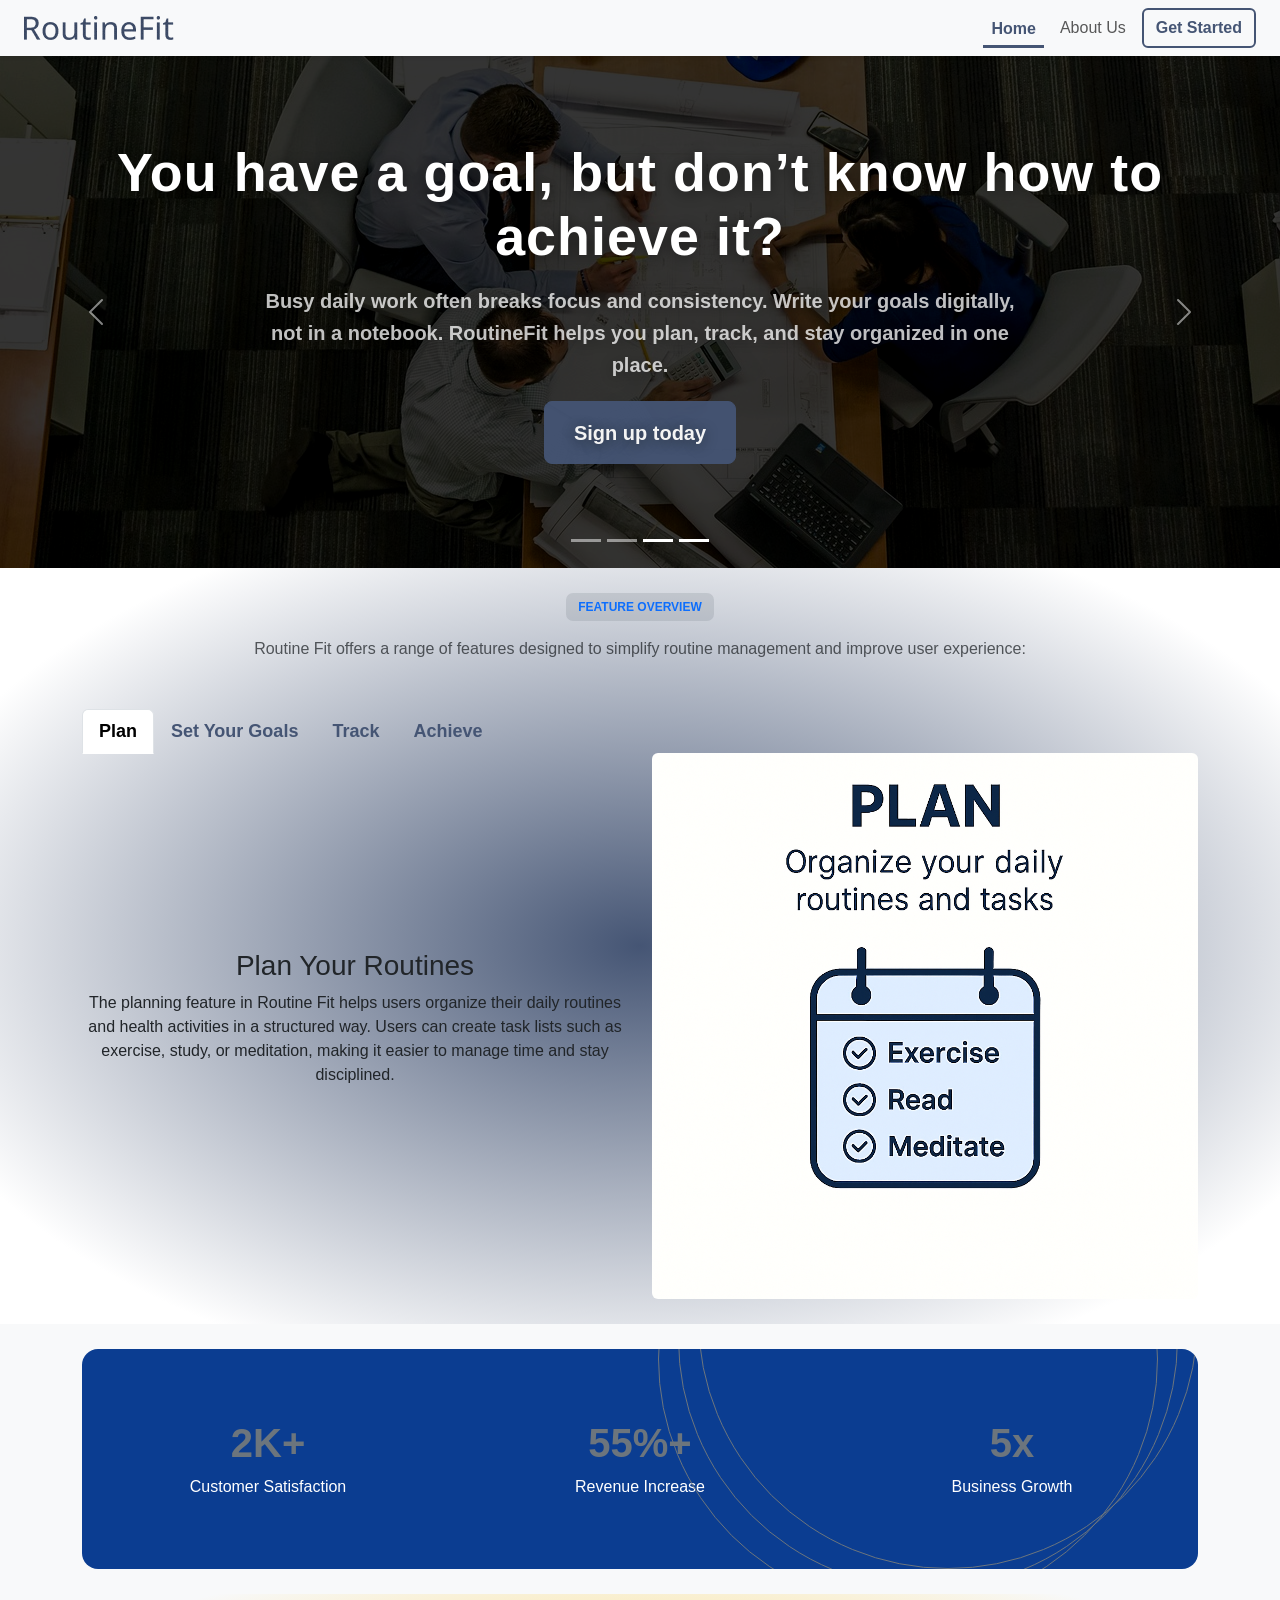
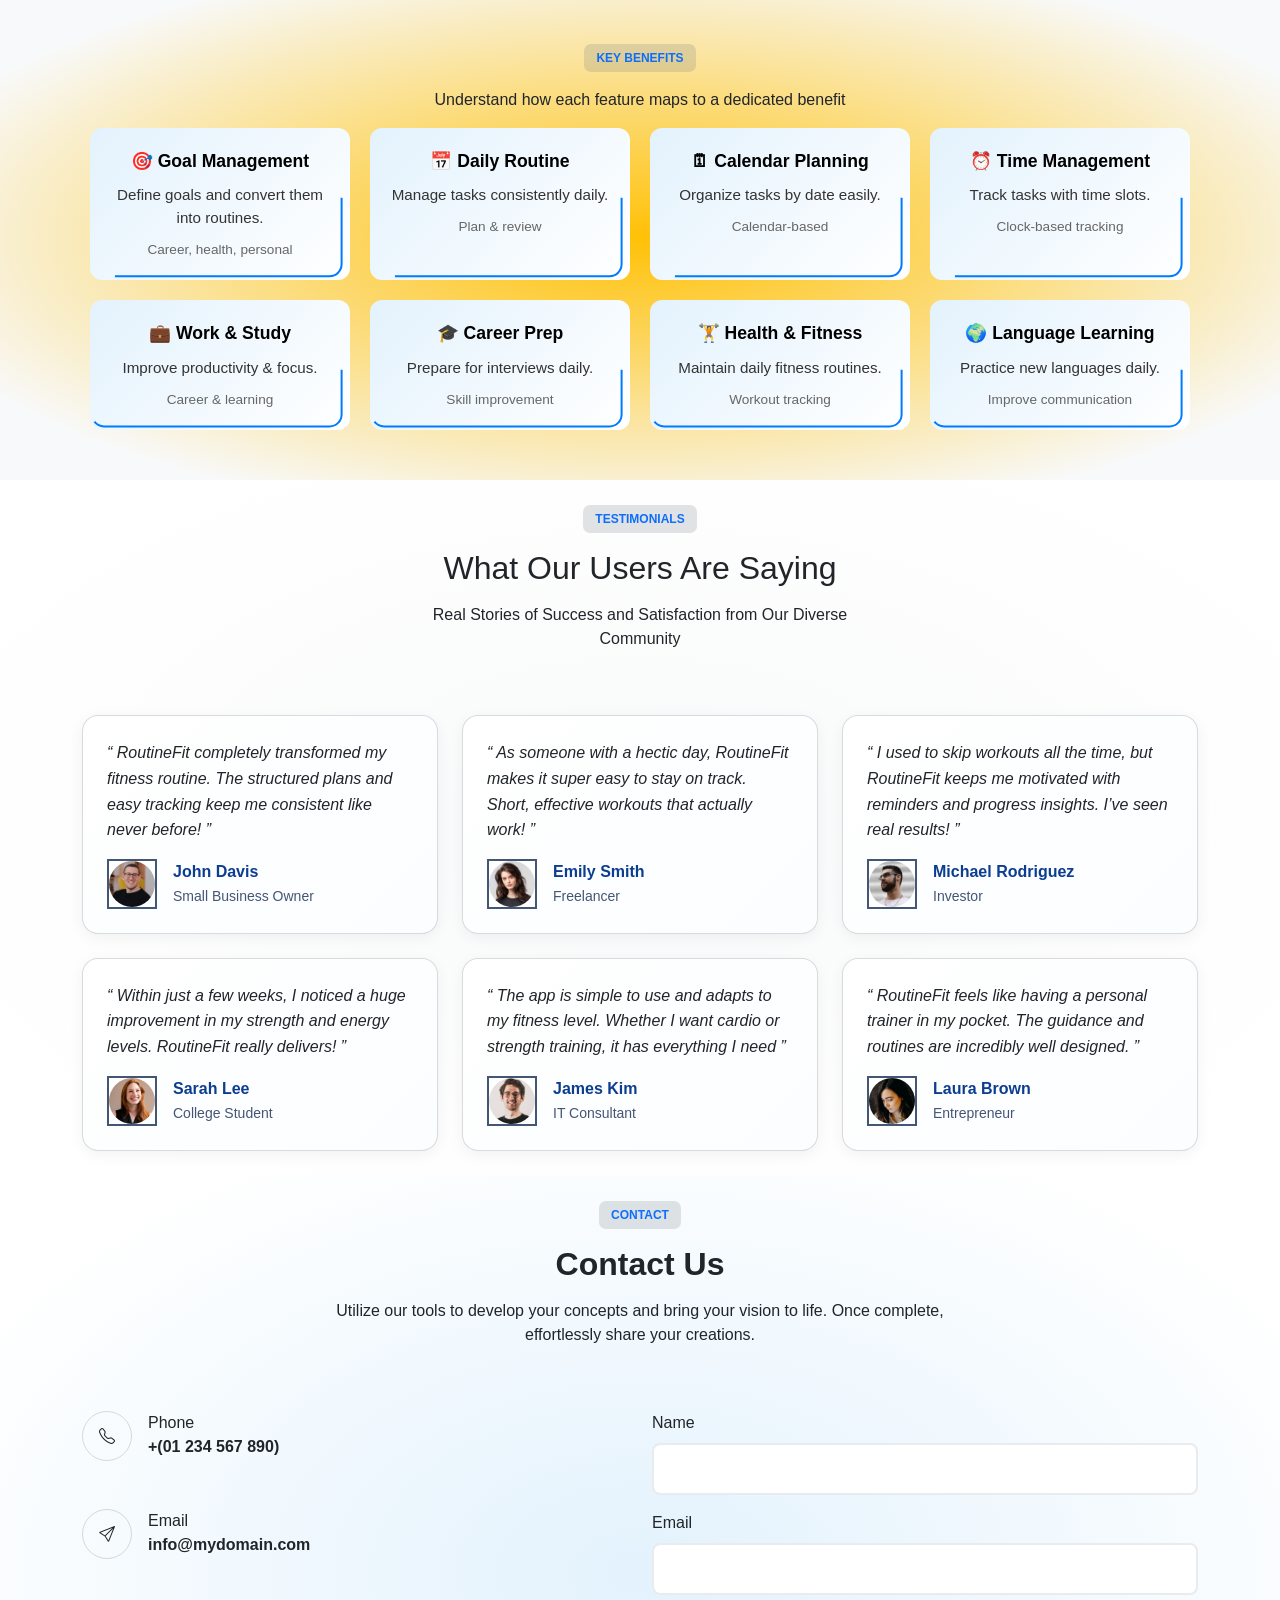
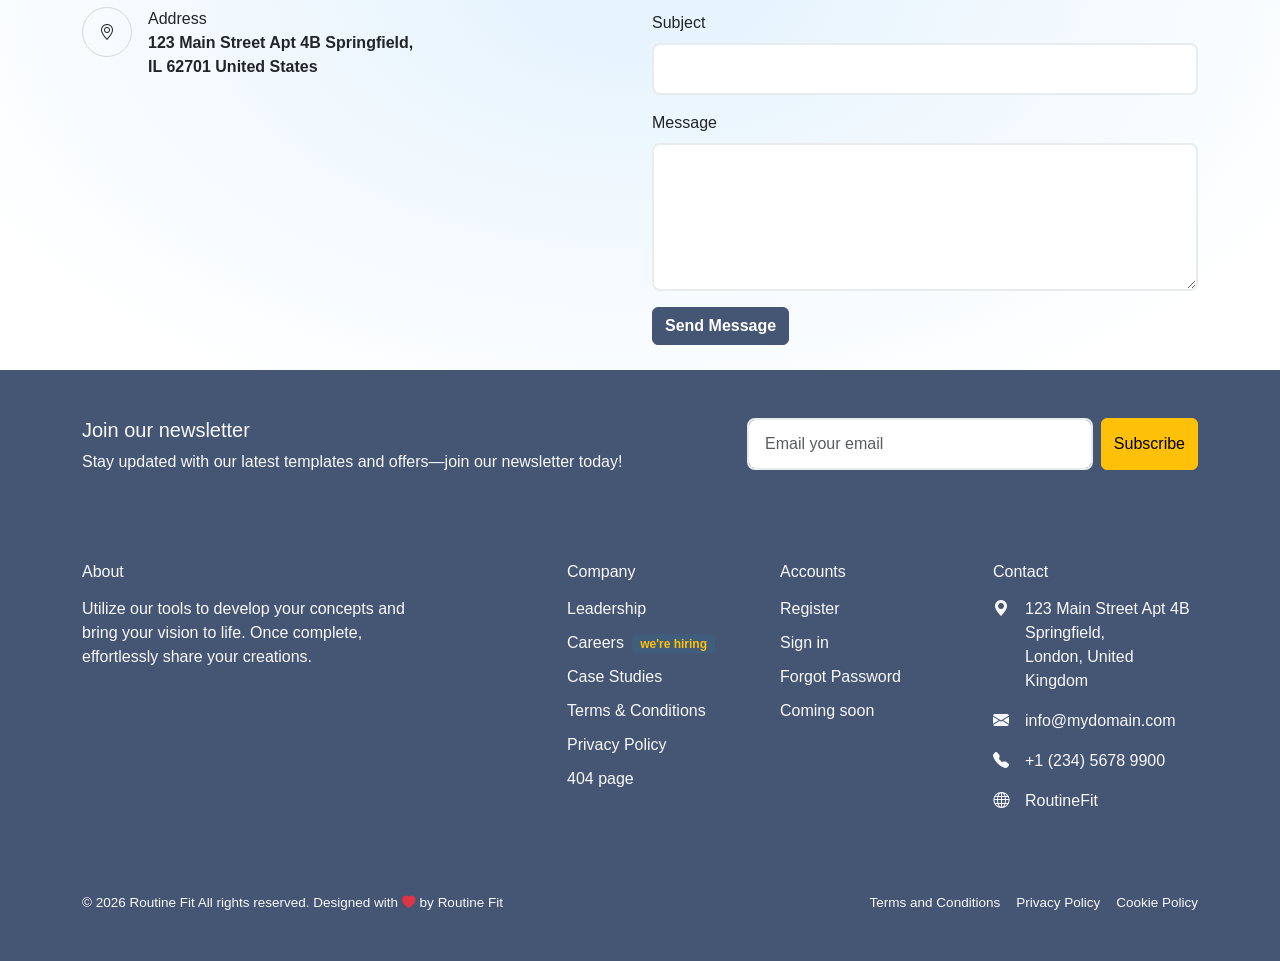
==== commit 652f9305: "change script file" ====
--- a/index.html
+++ b/index.html
@@ -26,7 +26,7 @@
     <link rel="apple-touch-icon" sizes="180x180" href="assets/images/routinefit_favicon.ico">
  </head>
   <body>
-    <header> 
+    <header>
       <nav class="navbar sticky-top navbar-expand-lg navbar-light bg-light shadow-sm">
         <div class="container-fluid px-4">
           <a class="navbar-brand fw-bold d-flex align-items-center" href="index.html">
@@ -52,10 +52,10 @@
           <div class="collapse navbar-collapse" id="mainNav">
             <ul class="navbar-nav ms-auto align-items-lg-center gap-2">
               <li class="nav-item">
-                <a class="nav-link active" aria-current="page" href="index.html">Home</a>
+                <a class="nav-link active" href="index.html">Home</a>
               </li>
               <li class="nav-item">
-                <a class="nav-link" href="page-about.html">About Us</a>
+                <a class="nav-link" aria-current="page" href="page-about.html">About Us</a>
               </li>
               <li class="nav-item">
                 <a class="btn btn-outline-primary" href="signing.html">Get Started</a>
@@ -533,7 +533,7 @@
                         <textarea class="form-control" id="message" name="message" rows="5" required=""></textarea>
                       </div>
                     </div>
-                    <button id="contactSubmit" class="btn btn-primary fw-semibold" type="submit" onclick="(function(){const f=document.getElementById('contactForm'); if(f.requestSubmit) f.requestSubmit(); else f.submit();})()">Send Message</button>
+                    <input  class="btn btn-primary fw-semibold" type="submit" value="Send Message">
                   </form>
                   <div class="mt-3 d-none alert alert-success" id="successMessage">Message sent successfully!</div>
                   <div class="mt-3 d-none alert alert-danger" id="errorMessage">Message sending failed. Please try again later.</div>
@@ -606,8 +606,8 @@
                 =>>> Buy the pro version, which includes a functional PHP/AJAX contact form and many additional features.: https://freebootstrap.net/template/vertex-pro-bootstrap-website-template-for-portfolio/ <<<=
                 --> 
                 &copy;
-                <script>document.write(new Date().getFullYear());</script> Nova. 
-                 All rights reserved. Designed with <i class="bi bi-heart-fill text-danger"></i> by <a href="index.html">RoutineFit</a>
+                <script>document.write(new Date().getFullYear());</script> Routine Fit   
+                 All rights reserved. Designed with <i class="bi bi-heart-fill text-danger"></i> by <a href="index.html">Routine Fit</a>
               </div>
               <div class="col-xl-4 justify-content-start justify-content-xl-end quick-links d-flex flex-column flex-xl-row text-center text-xl-start gap-3"><a href="#">Terms and Conditions</a><a href="#">Privacy Policy</a><a href="#">Cookie Policy</a></div>
             </div>
@@ -619,6 +619,6 @@
       integrity="sha384-FKyoEForCGlyvwx9Hj09JcYn3nv7wiPVlz7YYwJrWVcXK/BmnVDxM+D2scQbITxI"
       crossorigin="anonymous"
     ></script>
-    <script src="assets/js/script.js"></script>
+    <script src="assets/js/animate.js"></script>
   </body>
 </html>
